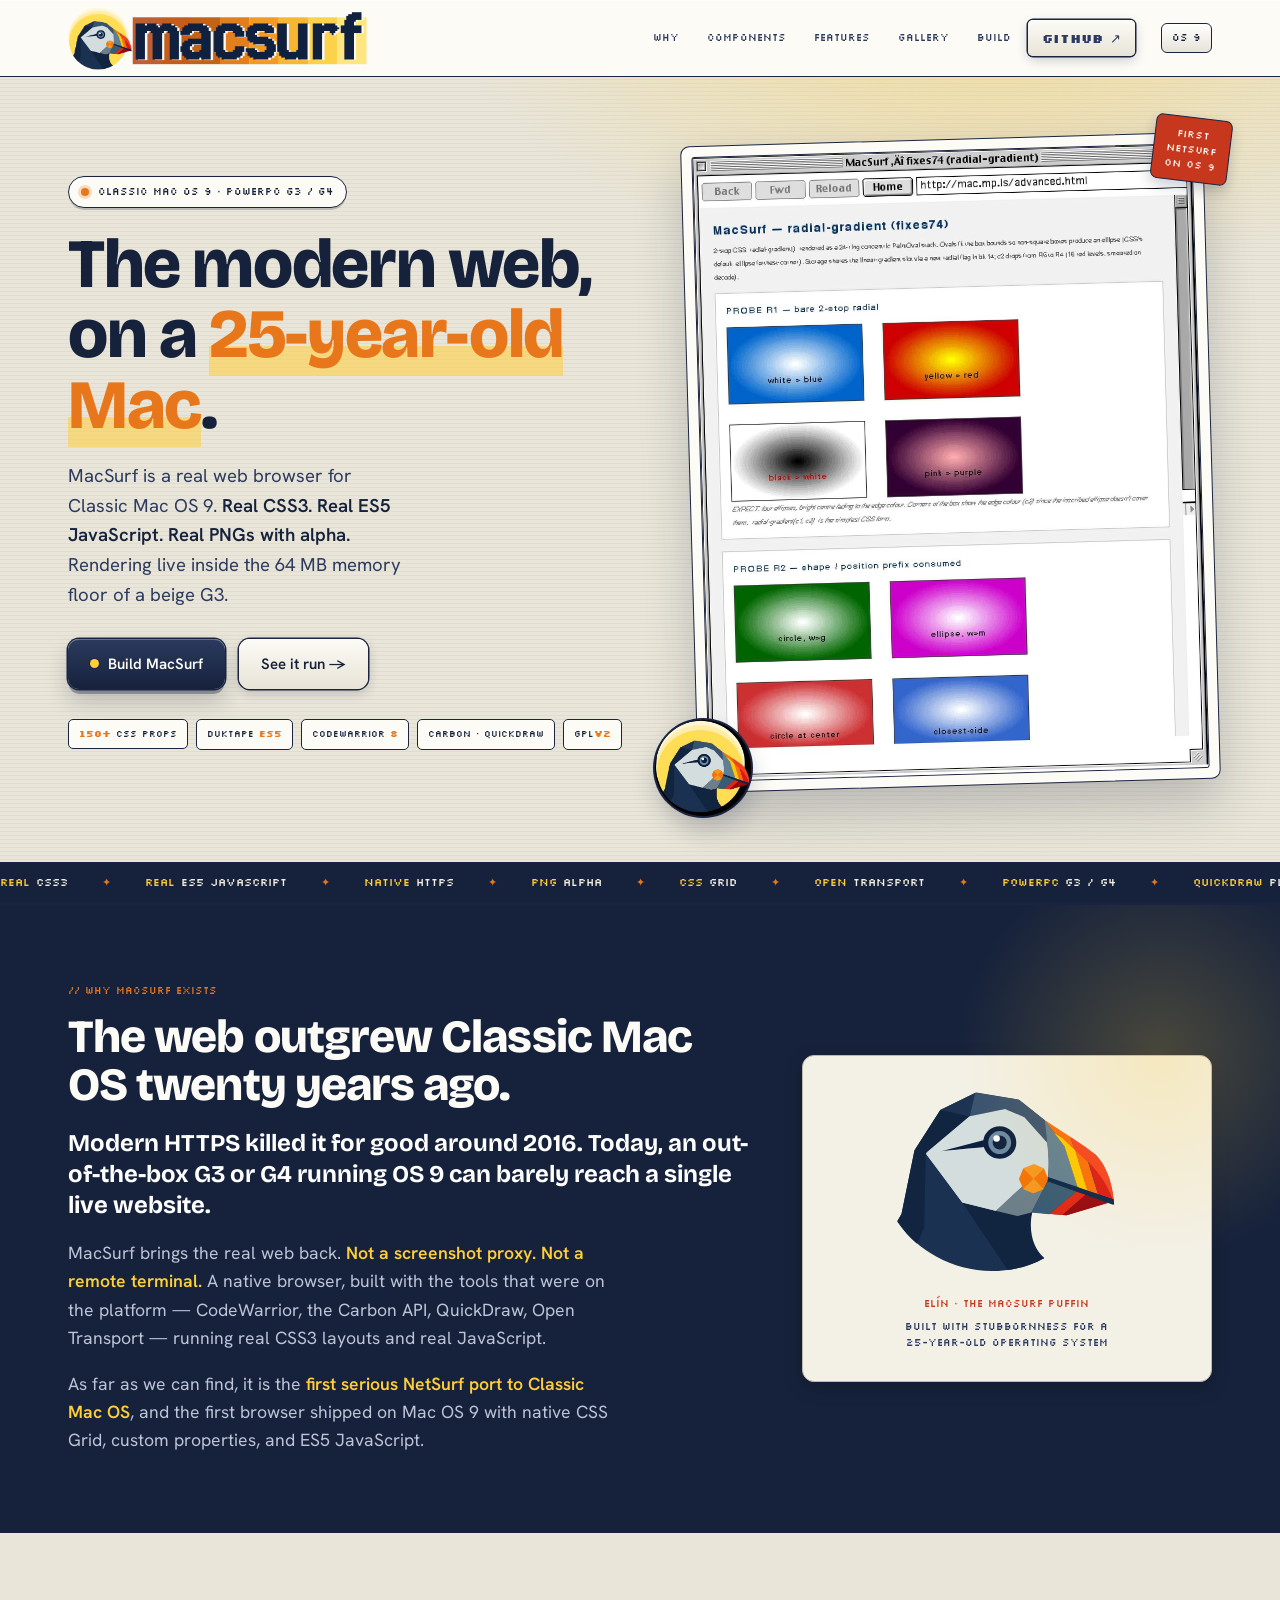
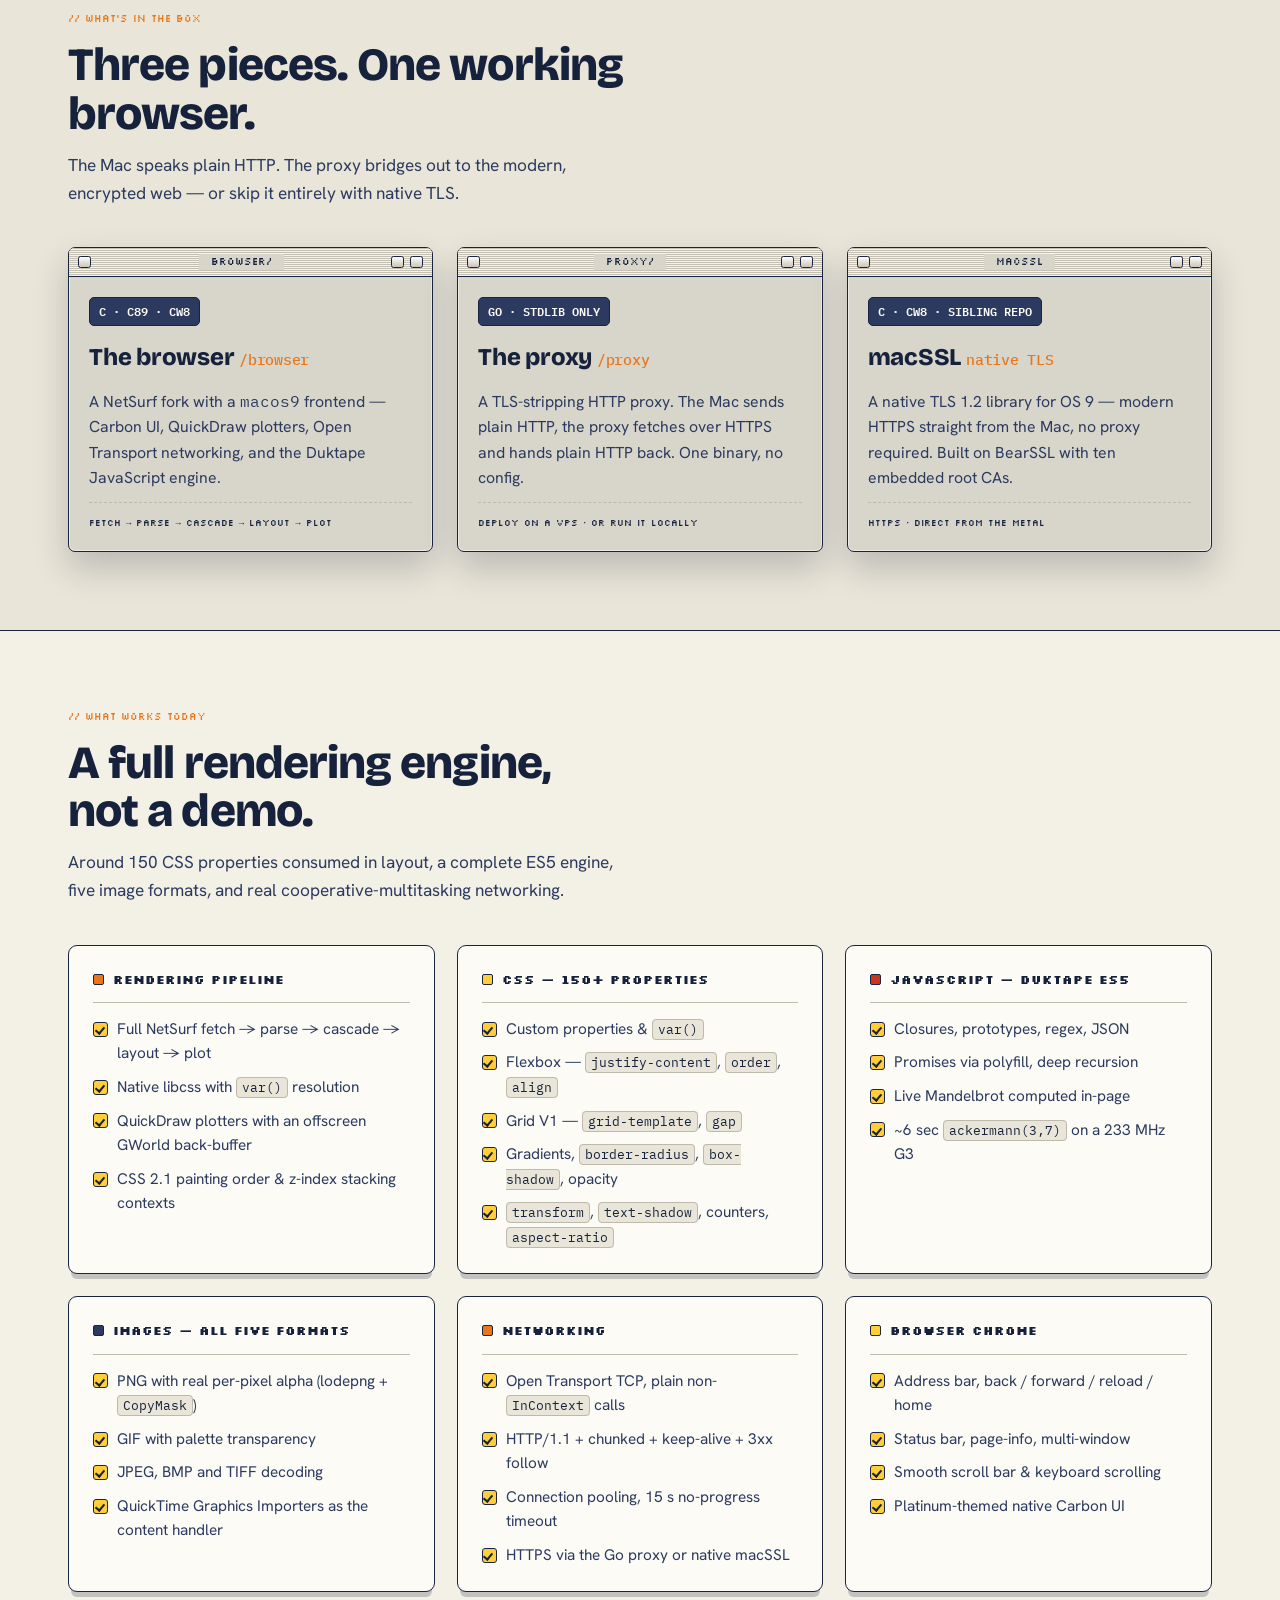
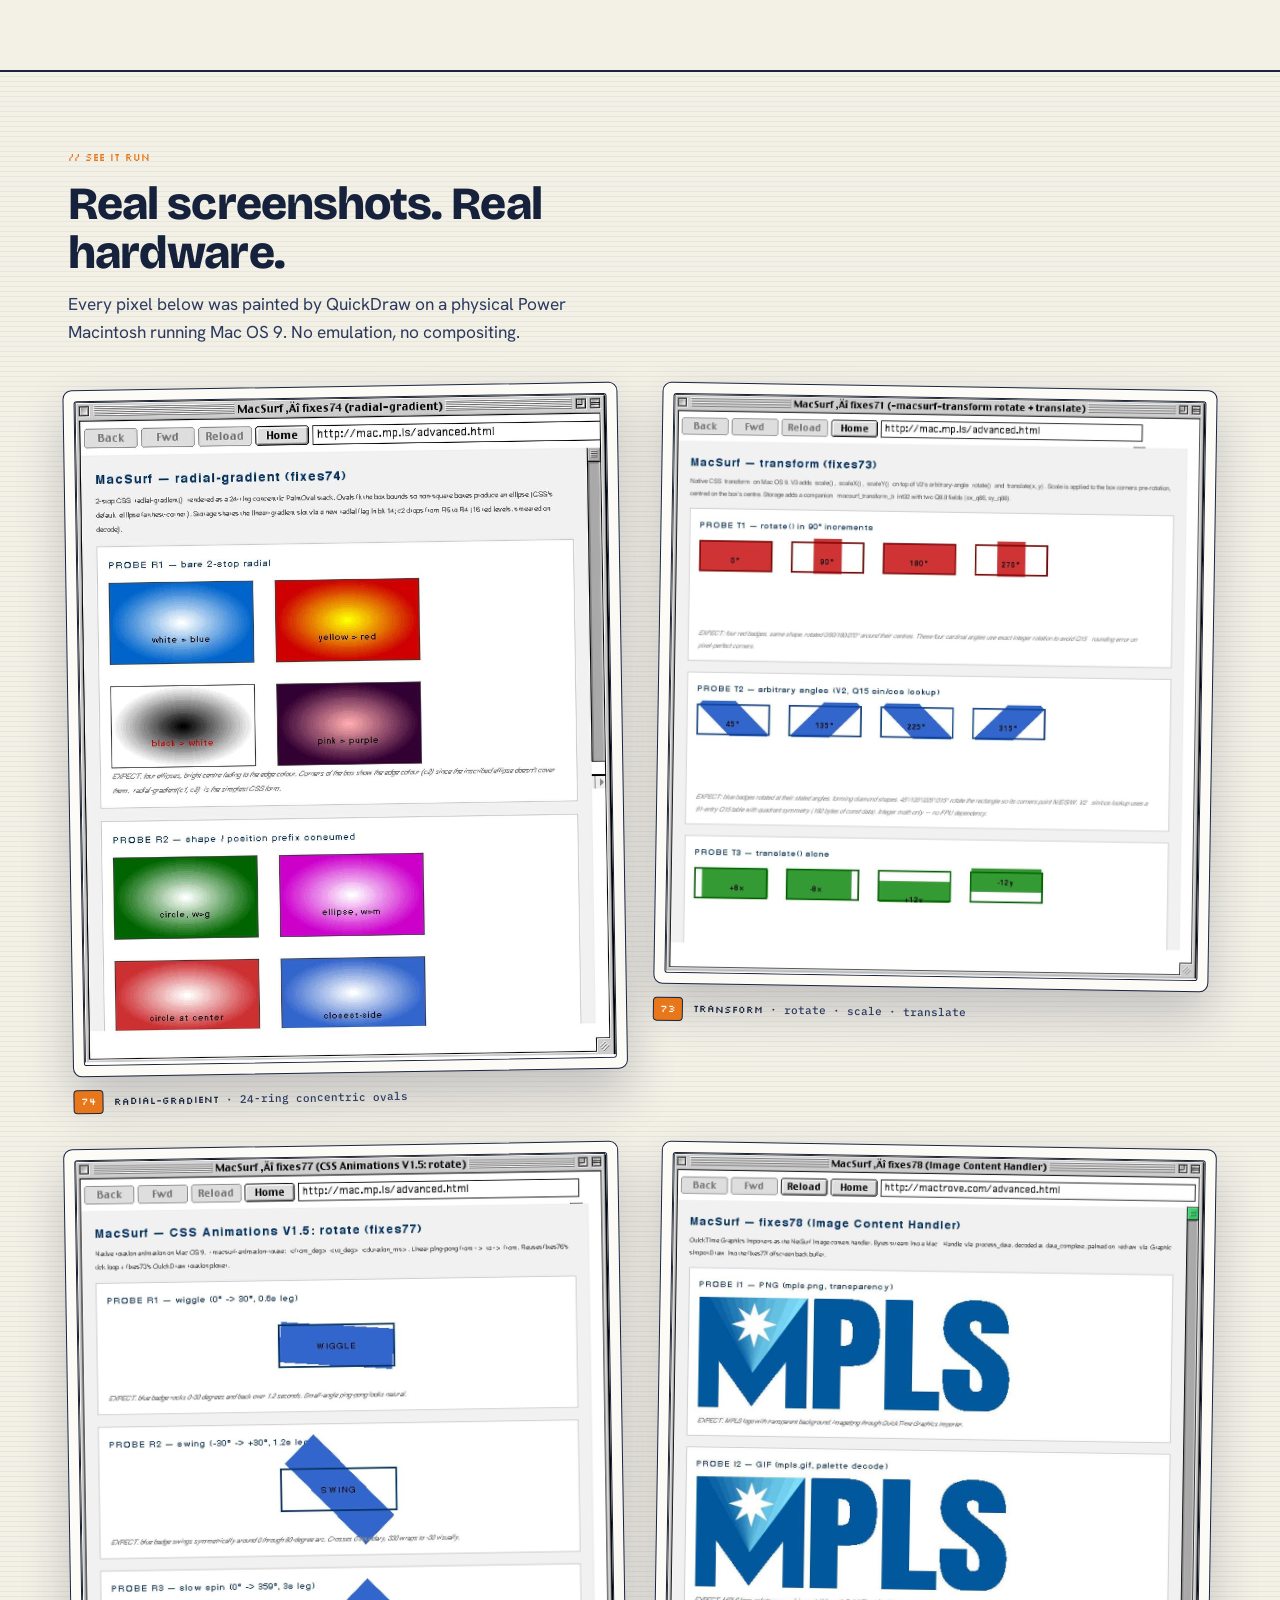
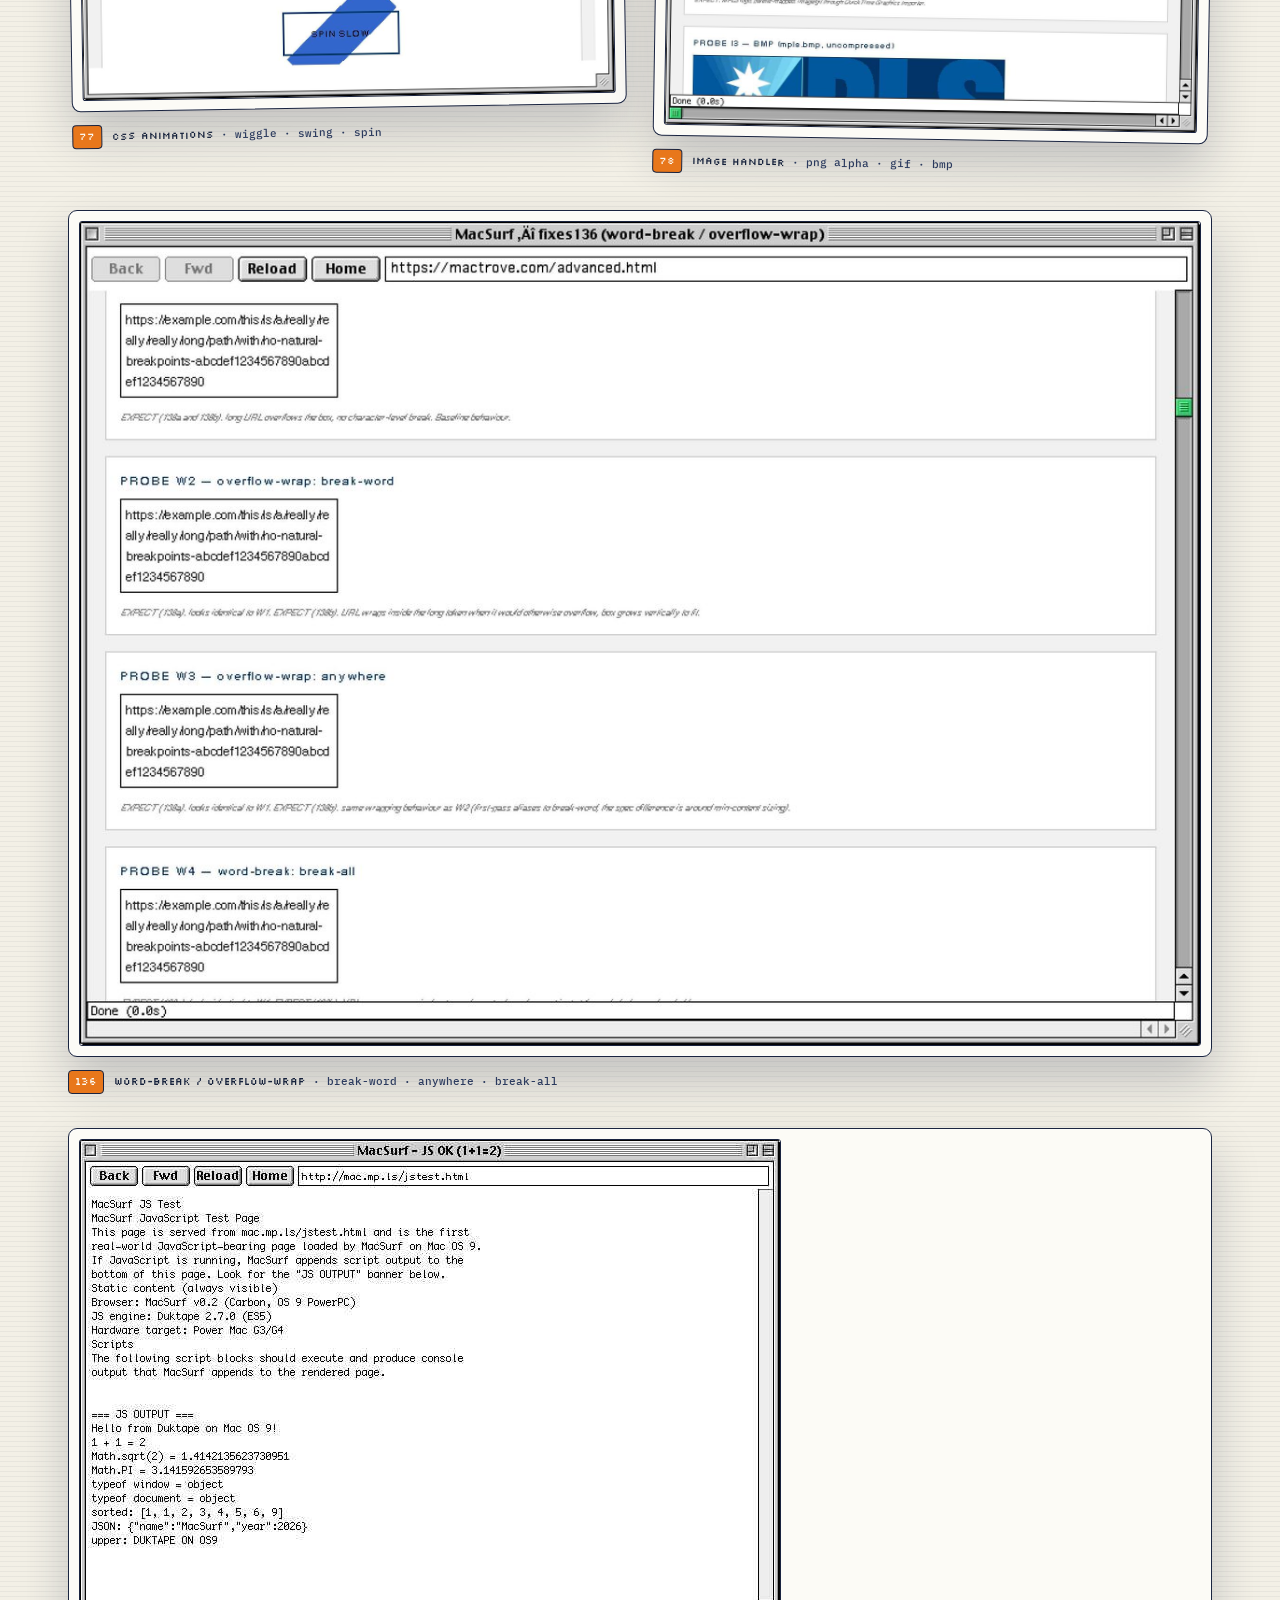
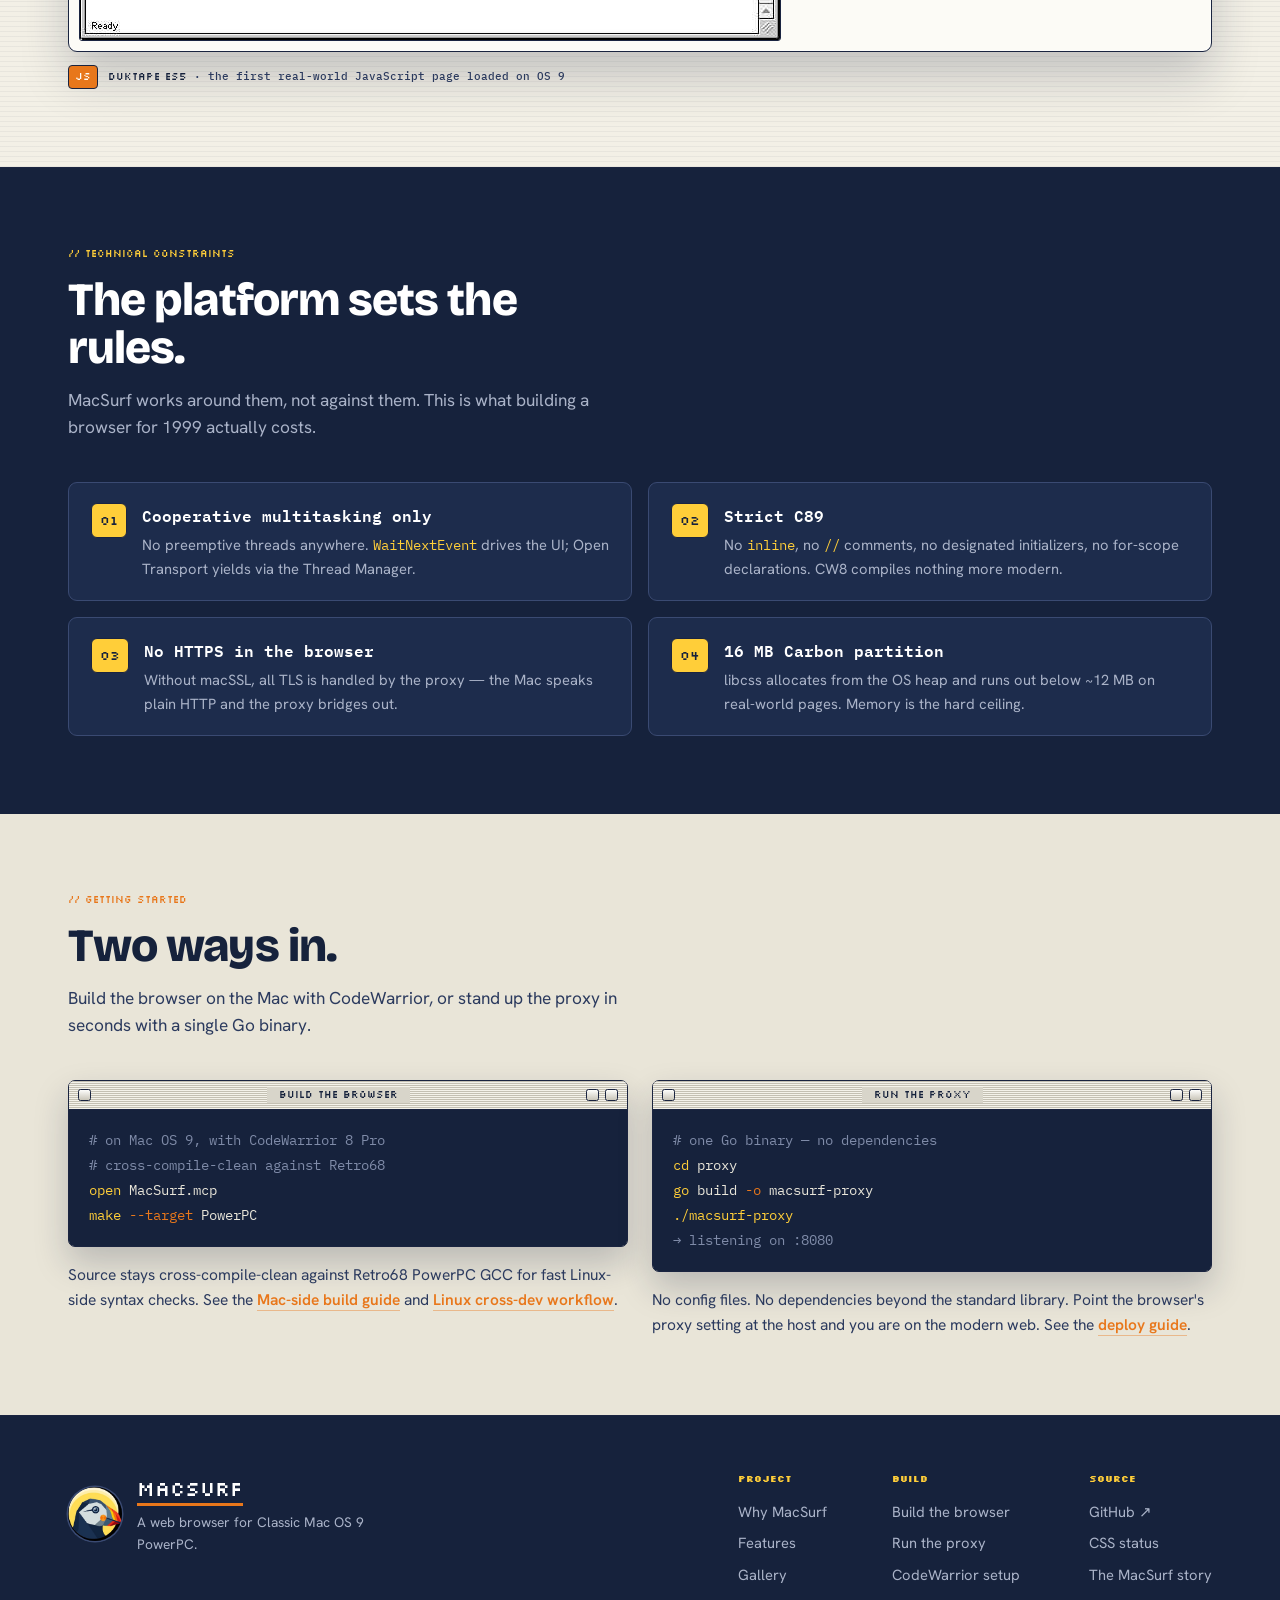
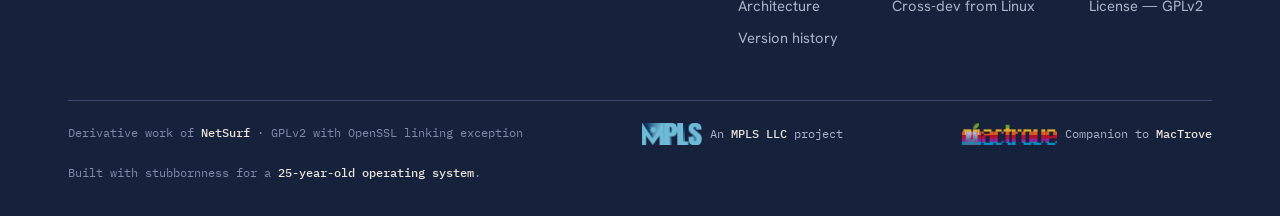
==== index.html @ 246bbb6f "MacSurf website — initial commit for GitHub Pages Static site for macsurf.org: landing page plus bui" ====
<!DOCTYPE html>
<html lang="en">
<head>
<meta charset="UTF-8">
<meta name="viewport" content="width=device-width, initial-scale=1.0">
<title>MacSurf — the modern web, on a 25-year-old Mac</title>
<script defer src="https://stats.mp.ls/script.js" data-website-id="c9c06f2a-1e9e-4404-9698-0f9e87c50911"></script>
<meta name="description" content="MacSurf is a real web browser for Classic Mac OS 9 PowerPC. Real CSS3, ES5 JavaScript, native HTTPS — built with CodeWarrior on the Carbon API.">
<link rel="icon" href="[data-uri]">
<link rel="preconnect" href="https://fonts.googleapis.com">
<link rel="preconnect" href="https://fonts.gstatic.com" crossorigin>
<link href="https://fonts.googleapis.com/css2?family=Silkscreen:wght@400;700&family=Bricolage+Grotesque:opsz,wght@12..96,500;12..96,700;12..96,800&family=Hanken+Grotesk:wght@400;500;600&family=IBM+Plex+Mono:wght@400;500;600&display=swap" rel="stylesheet">
<style>
  :root{
    --ink:#16223c;
    --ink-2:#2b3a5e;
    --paper:#e9e5d8;
    --paper-2:#f3f0e6;
    --platinum:#d8d5ca;
    --platinum-d:#bdb9ab;
    --white:#fcfbf6;
    --yellow:#ffce39;
    --yellow-d:#f0b81e;
    --orange:#e8771b;
    --rust:#c6371d;
    --line:#1a2440;
    --shadow:rgba(22,34,60,.22);
    font-synthesis-weight:none;
  }
  *{box-sizing:border-box;margin:0;padding:0;}
  html{scroll-behavior:smooth;}
  body{
    font-family:'Hanken Grotesk',sans-serif;
    background:var(--paper);
    color:var(--ink);
    line-height:1.6;
    -webkit-font-smoothing:antialiased;
    overflow-x:hidden;
  }
  /* faint platinum pinstripe on the whole page */
  body::before{
    content:"";position:fixed;inset:0;z-index:-2;pointer-events:none;
    background:
      radial-gradient(900px 520px at 78% -4%, rgba(255,206,57,.42), transparent 62%),
      repeating-linear-gradient(0deg, rgba(22,34,60,.045) 0 1px, transparent 1px 4px);
  }
  a{color:inherit;}
  img{display:block;max-width:100%;}
  .wrap{max-width:1200px;margin:0 auto;padding:0 28px;}
  .mono{font-family:'IBM Plex Mono',monospace;}
  .pixel{font-family:'Silkscreen',monospace;letter-spacing:.02em;}

  /* ---------- menu bar ---------- */
  .menubar{
    position:sticky;top:0;z-index:80;
    background:var(--white);
    border-bottom:1.5px solid var(--line);
    box-shadow:0 1px 0 rgba(255,255,255,.6) inset;
  }
  .menubar .wrap{display:flex;align-items:center;gap:26px;min-height:76px;flex-wrap:wrap;}
  .brand{display:flex;align-items:center;text-decoration:none;}
  .brand img{display:block;height:clamp(40px,12vw,64px);width:auto;max-width:none;}
  .menu-links{display:flex;gap:6px;margin-left:auto;align-items:center;}
  .menu-links a{
    font-family:'Silkscreen',monospace;font-size:10px;
    text-decoration:none;color:var(--ink-2);
    padding:7px 11px;border-radius:5px;transition:.15s;
  }
  .menu-links a:hover{background:var(--paper);color:var(--ink);}
  .clock{
    font-family:'Silkscreen',monospace;font-size:10px;color:var(--ink);
    border:1.5px solid var(--line);border-radius:6px;padding:6px 10px;
    background:linear-gradient(#fff,#e6e3d8);
  }

  /* ---------- mac button ---------- */
  .btn{
    display:inline-flex;align-items:center;gap:9px;
    font-family:'Hanken Grotesk',sans-serif;font-weight:600;font-size:15px;
    text-decoration:none;cursor:pointer;border:none;
    padding:13px 22px;border-radius:11px;
    transition:transform .12s, box-shadow .12s;
  }
  .btn-primary{
    color:var(--white);
    background:linear-gradient(var(--ink-2),var(--ink));
    box-shadow:
      0 0 0 1.5px var(--line),
      0 1px 0 rgba(255,255,255,.28) inset,
      0 6px 0 -1px rgba(22,34,60,.35),
      0 12px 22px var(--shadow);
  }
  .btn-primary::before{content:"";width:9px;height:9px;border-radius:50%;
    background:var(--yellow);box-shadow:0 0 0 1px var(--line);}
  .btn-ghost{
    color:var(--ink);
    background:linear-gradient(var(--white),#e7e3d6);
    box-shadow:0 0 0 1.5px var(--line),0 1px 0 rgba(255,255,255,.7) inset,0 4px 12px var(--shadow);
  }
  .btn:hover{transform:translateY(-2px);}
  .btn:active{transform:translateY(1px);}

  /* ---------- mac window frame ---------- */
  .win{
    background:var(--platinum);
    border:1.5px solid var(--line);
    border-radius:7px;
    box-shadow:0 0 0 1px rgba(255,255,255,.5) inset, 0 16px 34px var(--shadow);
  }
  .titlebar{
    display:flex;align-items:center;gap:8px;
    padding:6px 9px;border-bottom:1.5px solid var(--line);
    background:
      repeating-linear-gradient(0deg,#f4f2ea 0 1px,#c4c0b3 1px 2px);
    border-radius:5px 5px 0 0;
  }
  .tb-box{
    width:13px;height:12px;border:1.5px solid var(--line);border-radius:2.5px;
    background:linear-gradient(#fdfdfb,#c9c5b8);flex:none;
  }
  .tb-title{
    margin:0 auto;font-family:'Silkscreen',monospace;font-size:10px;
    color:var(--ink);background:var(--platinum);padding:0 12px;
    white-space:nowrap;
  }
  .tb-right{display:flex;gap:6px;}
  .win-body{padding:20px;}

  /* ---------- hero ---------- */
  .hero{padding:62px 0 30px;}
  .hero-grid{display:grid;grid-template-columns:1.04fr .96fr;gap:54px;align-items:center;}
  .eyebrow{
    display:inline-flex;align-items:center;gap:9px;
    font-family:'Silkscreen',monospace;font-size:10px;color:var(--ink);
    background:var(--white);border:1.5px solid var(--line);
    padding:7px 12px;border-radius:20px;
    box-shadow:0 3px 0 -1px var(--shadow);
  }
  .eyebrow .dot{width:8px;height:8px;border-radius:50%;background:var(--orange);
    box-shadow:0 0 0 3px rgba(232,119,27,.25);}
  h1.hero-title{
    font-family:'Bricolage Grotesque',sans-serif;font-weight:800;
    font-size:clamp(2.7rem,5.4vw,4.35rem);line-height:1.02;
    letter-spacing:-.02em;margin:22px 0 0;
  }
  h1.hero-title em{font-style:normal;color:var(--orange);
    background:linear-gradient(transparent 64%, rgba(255,206,57,.55) 0);}
  .hero-sub{
    font-size:1.16rem;color:var(--ink-2);max-width:34ch;margin-top:20px;
  }
  .hero-sub b{color:var(--ink);font-weight:600;}
  .hero-cta{display:flex;gap:14px;margin-top:30px;flex-wrap:wrap;}
  .specstrip{
    display:flex;gap:8px;flex-wrap:wrap;margin-top:30px;
  }
  .chip{
    font-family:'Silkscreen',monospace;font-size:9px;color:var(--ink);
    background:var(--white);border:1.5px solid var(--line);
    padding:7px 10px;border-radius:5px;
  }
  .chip b{color:var(--orange);}

  /* hero screenshot plate */
  .plate{
    background:var(--white);
    border:1.5px solid var(--line);
    padding:10px;border-radius:9px;
    box-shadow:0 0 0 1px rgba(255,255,255,.6) inset, 0 24px 48px var(--shadow);
  }
  .plate img{border:1.5px solid var(--line);border-radius:3px;}
  .hero-plate{transform:rotate(-1.6deg);}
  .hero-stack{position:relative;}
  .hero-stack .float-badge{
    position:absolute;left:-34px;bottom:-30px;width:96px;height:96px;
    border-radius:50%;box-shadow:0 0 0 2px var(--line),0 12px 24px var(--shadow);
    background:var(--white);
  }
  .hero-stack .stamp{
    position:absolute;right:-18px;top:-22px;
    font-family:'Silkscreen',monospace;font-size:10px;color:var(--white);
    background:var(--rust);border:1.5px solid var(--line);
    padding:9px 12px;border-radius:7px;transform:rotate(7deg);
    box-shadow:0 6px 14px var(--shadow);text-align:center;line-height:1.5;
  }

  /* ---------- marquee ---------- */
  .marquee{
    margin-top:46px;border-top:1.5px solid var(--line);
    border-bottom:1.5px solid var(--line);
    background:var(--ink);overflow:hidden;
  }
  .marquee-track{
    display:flex;gap:34px;white-space:nowrap;
    padding:11px 0;width:max-content;
    animation:slide 26s linear infinite;
  }
  .marquee-track span{
    font-family:'Silkscreen',monospace;font-size:11px;color:var(--yellow);
  }
  .marquee-track span i{color:#f3efe1;font-style:normal;}
  .marquee-track span::after{content:"✦";margin-left:34px;color:var(--orange);}
  @keyframes slide{to{transform:translateX(-50%);}}

  /* ---------- section scaffolding ---------- */
  section{padding:78px 0;}
  .sec-head{margin-bottom:40px;max-width:62ch;}
  .sec-kicker{
    font-family:'Silkscreen',monospace;font-size:10px;color:var(--orange);
    display:block;margin-bottom:14px;
  }
  .sec-title{
    font-family:'Bricolage Grotesque',sans-serif;font-weight:800;
    font-size:clamp(2rem,3.6vw,2.9rem);line-height:1.05;letter-spacing:-.02em;
  }
  .sec-lead{margin-top:14px;color:var(--ink-2);font-size:1.08rem;}

  /* ---------- why (dark) ---------- */
  .why{
    background:var(--ink);color:#e9e6da;
    border-top:1.5px solid var(--line);border-bottom:1.5px solid var(--line);
    position:relative;overflow:hidden;
  }
  .why::after{
    content:"";position:absolute;right:-90px;top:-60px;width:420px;height:420px;
    border-radius:50%;background:radial-gradient(circle,rgba(255,206,57,.22),transparent 68%);
  }
  .why .sec-title{color:var(--white);}
  .why-grid{display:grid;grid-template-columns:1.5fr .9fr;gap:50px;align-items:center;}
  .why p{color:#bcc4d6;font-size:1.1rem;margin-top:18px;max-width:54ch;}
  .why p b{color:var(--yellow);font-weight:600;}
  .why .firstline{
    font-family:'Bricolage Grotesque',sans-serif;font-weight:700;
    font-size:1.5rem;color:#fff;line-height:1.3;margin-top:0;
  }
  .puffin-card{
    background:var(--paper-2);border:1.5px solid var(--platinum-d);border-radius:12px;
    padding:30px;text-align:center;
    box-shadow:0 6px 18px rgba(0,0,0,.22);
  }
  .puffin-card img{width:100%;max-width:230px;margin:0 auto;}
  .puffin-card .cap{
    font-family:'Silkscreen',monospace;font-size:10px;color:var(--rust);
    margin-top:18px;
  }
  .puffin-card .cap span{color:var(--ink-2);display:block;margin-top:7px;}

  /* ---------- box: component cards ---------- */
  .box-grid{display:grid;grid-template-columns:repeat(3,1fr);gap:24px;}
  .comp-body{display:flex;flex-direction:column;gap:12px;}
  .comp-lang{
    font-family:'IBM Plex Mono',monospace;font-size:12px;font-weight:600;
    color:var(--white);background:var(--ink-2);align-self:flex-start;
    padding:4px 9px;border-radius:5px;border:1.5px solid var(--line);
  }
  .comp-name{
    font-family:'Bricolage Grotesque',sans-serif;font-weight:800;font-size:1.5rem;
    letter-spacing:-.01em;
  }
  .comp-name .tag{font-family:'IBM Plex Mono',monospace;font-size:.62em;
    color:var(--orange);font-weight:500;}
  .comp-desc{color:var(--ink-2);font-size:.99rem;}
  .comp-foot{
    margin-top:auto;font-family:'Silkscreen',monospace;font-size:9px;
    color:var(--ink);border-top:1.5px dashed var(--platinum-d);padding-top:13px;
  }

  /* ---------- works: feature panels ---------- */
  .feat-grid{display:grid;grid-template-columns:repeat(3,1fr);gap:22px;}
  .feat{
    background:var(--white);border:1.5px solid var(--line);border-radius:9px;
    padding:24px;box-shadow:0 8px 0 -3px var(--shadow);
  }
  .feat h3{
    font-family:'Silkscreen',monospace;font-size:12px;color:var(--ink);
    padding-bottom:13px;margin-bottom:14px;
    border-bottom:1.5px solid var(--platinum-d);
    display:flex;align-items:center;gap:9px;
  }
  .feat h3 .pip{width:11px;height:11px;border-radius:2px;flex:none;
    border:1.5px solid var(--line);}
  .feat ul{list-style:none;display:flex;flex-direction:column;gap:9px;}
  .feat li{
    font-size:.96rem;color:var(--ink-2);padding-left:24px;position:relative;
  }
  .feat li::before{
    content:"";position:absolute;left:0;top:.32em;
    width:13px;height:13px;border-radius:3px;
    background:var(--yellow);border:1.5px solid var(--line);
  }
  .feat li::after{
    content:"";position:absolute;left:3.5px;top:.52em;
    width:4px;height:7px;border:solid var(--ink);border-width:0 2px 2px 0;
    transform:rotate(40deg);
  }
  .feat code{font-family:'IBM Plex Mono',monospace;font-size:.84em;
    background:var(--paper);padding:1px 5px;border-radius:4px;
    border:1px solid var(--platinum-d);color:var(--ink);}

  /* ---------- gallery (desktop) ---------- */
  .gallery{
    background:var(--paper-2);
    border-top:1.5px solid var(--line);border-bottom:1.5px solid var(--line);
    background-image:repeating-linear-gradient(0deg,rgba(22,34,60,.05) 0 1px,transparent 1px 5px);
  }
  .shots{display:grid;grid-template-columns:repeat(2,1fr);gap:34px;}
  .shot{transition:transform .16s;}
  .shot:nth-child(odd){transform:rotate(-.9deg);}
  .shot:nth-child(even){transform:rotate(.9deg);}
  .shot:hover{transform:rotate(0) translateY(-5px) scale(1.012);z-index:2;position:relative;}
  .shot .cap{
    display:flex;align-items:baseline;gap:10px;margin-top:13px;
    font-family:'Silkscreen',monospace;font-size:10px;color:var(--ink);
  }
  .shot .cap .num{
    color:var(--white);background:var(--orange);
    border:1.5px solid var(--line);border-radius:4px;padding:3px 6px;flex:none;
  }
  .shot .cap .desc{color:var(--ink-2);font-family:'IBM Plex Mono',monospace;
    font-size:11px;font-weight:500;}
  .shot.wide{grid-column:1/-1;}
  .shot.wide,
  .shot.wide:nth-child(odd),
  .shot.wide:nth-child(even){transform:rotate(0);}
  .shot.wide:hover{transform:translateY(-5px);}

  /* ---------- constraints (dark mono) ---------- */
  .rules{background:var(--ink);color:#e9e6da;}
  .rules .sec-title{color:#fff;}
  .rules .sec-kicker{color:var(--yellow);}
  .rules .sec-lead{color:#aab3c8;}
  .rule-list{display:grid;grid-template-columns:repeat(2,1fr);gap:16px;margin-top:8px;}
  .rule{
    background:#1d2c4c;border:1.5px solid #3a4a72;border-radius:9px;
    padding:20px 22px;display:flex;gap:15px;align-items:flex-start;
  }
  .rule .idx{
    font-family:'Silkscreen',monospace;font-size:13px;color:var(--ink);
    background:var(--yellow);border:1.5px solid var(--line);border-radius:6px;
    padding:6px 8px;flex:none;
  }
  .rule h4{font-family:'IBM Plex Mono',monospace;font-size:.98rem;color:#fff;
    font-weight:600;margin-bottom:5px;}
  .rule p{font-size:.92rem;color:#aab3c8;}
  .rule p code{color:var(--yellow);font-family:'IBM Plex Mono',monospace;font-size:.92em;}

  /* ---------- getting started ---------- */
  .start-grid{display:grid;grid-template-columns:repeat(2,1fr);gap:24px;}
  .term{
    background:var(--ink);border-radius:0 0 5px 5px;
    padding:18px 20px;font-family:'IBM Plex Mono',monospace;font-size:13.5px;
    color:#e9e6da;line-height:1.85;
  }
  .term .c{color:#7f8ba8;}
  .term .p{color:var(--yellow);}
  .term .o{color:var(--orange);}
  .start-note{margin-top:16px;color:var(--ink-2);font-size:.97rem;}
  .start-note a{color:var(--orange);font-weight:600;text-decoration:none;
    border-bottom:1.5px solid rgba(232,119,27,.4);}
  .start-note a:hover{border-bottom-color:var(--orange);}

  /* ---------- footer ---------- */
  footer{
    background:var(--ink);color:#aab3c8;
    border-top:1.5px solid var(--line);padding:56px 0 34px;
  }
  .foot-top{display:flex;justify-content:space-between;gap:40px;flex-wrap:wrap;
    align-items:flex-start;}
  .foot-brand{display:flex;gap:15px;align-items:center;}
  .foot-brand img{width:54px;height:54px;border-radius:50%;
    box-shadow:0 0 0 1.5px #3a4a72;}
  .foot-brand .word{font-family:'Silkscreen',monospace;font-size:20px;color:#fff;
    border-bottom:3px solid var(--orange);padding-bottom:2px;}
  .foot-brand p{font-size:.86rem;margin-top:7px;max-width:30ch;}
  .foot-cols{display:flex;gap:54px;flex-wrap:wrap;}
  .foot-col h5{font-family:'Silkscreen',monospace;font-size:9px;color:var(--yellow);
    margin-bottom:13px;}
  .foot-col a{display:block;text-decoration:none;color:#aab3c8;font-size:.92rem;
    margin-bottom:8px;transition:.15s;}
  .foot-col a:hover{color:#fff;}
  .foot-bar{
    margin-top:42px;padding-top:22px;border-top:1.5px solid #3a4a72;
    display:flex;justify-content:space-between;gap:18px;flex-wrap:wrap;
    font-family:'IBM Plex Mono',monospace;font-size:12px;color:#7f8ba8;
  }
  .foot-bar b{color:#e9e6da;font-weight:500;}
  .foot-bar .mpls-mark{display:inline-flex;align-items:center;gap:8px;
    text-decoration:none;color:#aab3c8;transition:.15s;}
  .foot-bar .mpls-mark:hover{color:#fff;}
  .foot-bar .mpls-mark img{display:block;opacity:.85;}
  .foot-bar .mpls-mark:hover img{opacity:1;}

  /* ---------- reveal animation ---------- */
  .rise{opacity:0;transform:translateY(20px);
    animation:rise .7s cubic-bezier(.2,.7,.2,1) forwards;}
  @keyframes rise{to{opacity:1;transform:none;}}
  .d1{animation-delay:.05s}.d2{animation-delay:.14s}.d3{animation-delay:.23s}
  .d4{animation-delay:.32s}.d5{animation-delay:.41s}

  @media(max-width:880px){
    .hero-grid,.why-grid{grid-template-columns:1fr;gap:40px;}
    .box-grid,.feat-grid,.shots,.rule-list,.start-grid{grid-template-columns:1fr;}
    .menu-links a:not(.btn){display:none;}
    .clock{display:none;}
    .menubar .wrap{flex-wrap:nowrap;gap:12px;min-height:0;padding:10px 18px;}
    .menu-links{margin-left:auto;flex-wrap:nowrap;}
    .menu-links a.btn{padding:7px 12px;font-size:12px;white-space:nowrap;}
    .brand img{height:clamp(36px,9.5vw,52px);}
    .hero-stack .float-badge{width:72px;height:72px;left:-12px;}
    section{padding:58px 0;}
    .shot:nth-child(odd),.shot:nth-child(even){transform:none;}
  }
  @media(prefers-reduced-motion:reduce){
    .rise,.marquee-track{animation:none;}
    .rise{opacity:1;transform:none;}
  }
</style>
</head>
<body>

<!-- ============ MENU BAR ============ -->
<header class="menubar">
  <div class="wrap">
    <a class="brand" href="#top"><img src="/bannerlogo.png" alt="MacSurf" height="32"></a>
    <nav class="menu-links">
      <a href="#why">Why</a>
      <a href="#box">Components</a>
      <a href="#works">Features</a>
      <a href="#gallery">Gallery</a>
      <a href="#start">Build</a>
      <a class="btn btn-ghost" href="https://github.com/mplsllc/macsurf" style="padding:8px 14px;font-size:13px;">GitHub ↗</a>
    </nav>
    <span class="clock">OS&nbsp;9</span>
  </div>
</header>

<!-- ============ HERO ============ -->
<main id="top">
<section class="hero">
  <div class="wrap hero-grid">
    <div class="hero-copy">
      <span class="eyebrow rise d1"><span class="dot"></span>Classic Mac OS 9 · PowerPC G3 / G4</span>
      <h1 class="hero-title rise d2">The modern web, on a <em>25-year-old Mac</em>.</h1>
      <p class="hero-sub rise d3">MacSurf is a real web browser for Classic Mac OS&nbsp;9. <b>Real CSS3. Real ES5 JavaScript. Real PNGs with alpha.</b> Rendering live inside the 64&nbsp;MB memory floor of a beige G3.</p>
      <div class="hero-cta rise d4">
        <a class="btn btn-primary" href="#start">Build MacSurf</a>
        <a class="btn btn-ghost" href="#gallery">See it run →</a>
      </div>
      <div class="specstrip rise d5">
        <span class="chip"><b>150+</b> CSS PROPS</span>
        <span class="chip">DUKTAPE <b>ES5</b></span>
        <span class="chip">CODEWARRIOR <b>8</b></span>
        <span class="chip">CARBON · QUICKDRAW</span>
        <span class="chip">GPL<b>v2</b></span>
      </div>
    </div>
    <div class="hero-stack rise d3">
      <div class="plate hero-plate">
        <img src="[data-uri]" alt="MacSurf rendering CSS radial gradients on Mac OS 9">
      </div>
      <div class="stamp">FIRST<br>NETSURF<br>ON OS&nbsp;9</div>
      <img class="float-badge" src="[data-uri]" alt="">
    </div>
  </div>
</section>
</main>

<!-- ============ MARQUEE ============ -->
<div class="marquee">
  <div class="marquee-track">
    <span>REAL <i>CSS3</i></span><span>REAL <i>ES5 JAVASCRIPT</i></span>
    <span>NATIVE <i>HTTPS</i></span><span>PNG <i>ALPHA</i></span>
    <span>CSS <i>GRID</i></span><span>OPEN <i>TRANSPORT</i></span>
    <span>POWERPC <i>G3 / G4</i></span><span>QUICKDRAW <i>PLOTTERS</i></span>
    <span>REAL <i>CSS3</i></span><span>REAL <i>ES5 JAVASCRIPT</i></span>
    <span>NATIVE <i>HTTPS</i></span><span>PNG <i>ALPHA</i></span>
    <span>CSS <i>GRID</i></span><span>OPEN <i>TRANSPORT</i></span>
    <span>POWERPC <i>G3 / G4</i></span><span>QUICKDRAW <i>PLOTTERS</i></span>
  </div>
</div>

<!-- ============ WHY ============ -->
<section class="why" id="why">
  <div class="wrap">
    <div class="why-grid">
      <div>
        <span class="sec-kicker">// why MacSurf exists</span>
        <h2 class="sec-title">The web outgrew Classic&nbsp;Mac OS twenty years ago.</h2>
        <p class="firstline" style="margin-top:18px;">Modern HTTPS killed it for good around 2016. Today, an out-of-the-box G3 or G4 running OS&nbsp;9 can barely reach a single live website.</p>
        <p>MacSurf brings the real web back. <b>Not a screenshot proxy. Not a remote terminal.</b> A native browser, built with the tools that were on the platform — CodeWarrior, the Carbon API, QuickDraw, Open Transport — running real CSS3 layouts and real JavaScript.</p>
        <p>As far as we can find, it is the <b>first serious NetSurf port to Classic Mac OS</b>, and the first browser shipped on Mac OS&nbsp;9 with native CSS Grid, custom properties, and ES5 JavaScript.</p>
      </div>
      <div class="puffin-card">
        <img src="[data-uri]" alt="Puffy, the MacSurf puffin mascot">
        <div class="cap">ELÍN · THE MACSURF PUFFIN
          <span>built with stubbornness for a<br>25-year-old operating system</span>
        </div>
      </div>
    </div>
  </div>
</section>

<!-- ============ WHAT'S IN THE BOX ============ -->
<section id="box">
  <div class="wrap">
    <div class="sec-head">
      <span class="sec-kicker">// what's in the box</span>
      <h2 class="sec-title">Three pieces. One working browser.</h2>
      <p class="sec-lead">The Mac speaks plain HTTP. The proxy bridges out to the modern, encrypted web — or skip it entirely with native TLS.</p>
    </div>
    <div class="box-grid">

      <article class="win">
        <div class="titlebar"><span class="tb-box"></span>
          <span class="tb-title">browser/</span>
          <span class="tb-right"><span class="tb-box"></span><span class="tb-box"></span></span>
        </div>
        <div class="win-body comp-body">
          <span class="comp-lang">C · C89 · CW8</span>
          <h3 class="comp-name">The browser <span class="tag">/browser</span></h3>
          <p class="comp-desc">A NetSurf fork with a <code style="font-family:'IBM Plex Mono'">macos9</code> frontend — Carbon UI, QuickDraw plotters, Open Transport networking, and the Duktape JavaScript engine.</p>
          <p class="comp-foot">FETCH → PARSE → CASCADE → LAYOUT → PLOT</p>
        </div>
      </article>

      <article class="win">
        <div class="titlebar"><span class="tb-box"></span>
          <span class="tb-title">proxy/</span>
          <span class="tb-right"><span class="tb-box"></span><span class="tb-box"></span></span>
        </div>
        <div class="win-body comp-body">
          <span class="comp-lang">GO · STDLIB ONLY</span>
          <h3 class="comp-name">The proxy <span class="tag">/proxy</span></h3>
          <p class="comp-desc">A TLS-stripping HTTP proxy. The Mac sends plain HTTP, the proxy fetches over HTTPS and hands plain HTTP back. One binary, no config.</p>
          <p class="comp-foot">DEPLOY ON A VPS · OR RUN IT LOCALLY</p>
        </div>
      </article>

      <article class="win">
        <div class="titlebar"><span class="tb-box"></span>
          <span class="tb-title">macSSL</span>
          <span class="tb-right"><span class="tb-box"></span><span class="tb-box"></span></span>
        </div>
        <div class="win-body comp-body">
          <span class="comp-lang">C · CW8 · SIBLING REPO</span>
          <h3 class="comp-name">macSSL <span class="tag">native TLS</span></h3>
          <p class="comp-desc">A native TLS&nbsp;1.2 library for OS&nbsp;9 — modern HTTPS straight from the Mac, no proxy required. Built on BearSSL with ten embedded root CAs.</p>
          <p class="comp-foot">HTTPS · DIRECT FROM THE METAL</p>
        </div>
      </article>

    </div>
  </div>
</section>

<!-- ============ WHAT WORKS ============ -->
<section id="works" style="background:var(--paper-2);border-top:1.5px solid var(--line);border-bottom:1.5px solid var(--line);">
  <div class="wrap">
    <div class="sec-head">
      <span class="sec-kicker">// what works today</span>
      <h2 class="sec-title">A full rendering engine, not a demo.</h2>
      <p class="sec-lead">Around 150 CSS properties consumed in layout, a complete ES5 engine, five image formats, and real cooperative-multitasking networking.</p>
    </div>
    <div class="feat-grid">

      <div class="feat">
        <h3><span class="pip" style="background:var(--orange)"></span>Rendering pipeline</h3>
        <ul>
          <li>Full NetSurf fetch → parse → cascade → layout → plot</li>
          <li>Native libcss with <code>var()</code> resolution</li>
          <li>QuickDraw plotters with an offscreen GWorld back-buffer</li>
          <li>CSS&nbsp;2.1 painting order &amp; z-index stacking contexts</li>
        </ul>
      </div>

      <div class="feat">
        <h3><span class="pip" style="background:var(--yellow)"></span>CSS — 150+ properties</h3>
        <ul>
          <li>Custom properties &amp; <code>var()</code></li>
          <li>Flexbox — <code>justify-content</code>, <code>order</code>, <code>align</code></li>
          <li>Grid V1 — <code>grid-template</code>, <code>gap</code></li>
          <li>Gradients, <code>border-radius</code>, <code>box-shadow</code>, opacity</li>
          <li><code>transform</code>, <code>text-shadow</code>, counters, <code>aspect-ratio</code></li>
        </ul>
      </div>

      <div class="feat">
        <h3><span class="pip" style="background:var(--rust)"></span>JavaScript — Duktape ES5</h3>
        <ul>
          <li>Closures, prototypes, regex, JSON</li>
          <li>Promises via polyfill, deep recursion</li>
          <li>Live Mandelbrot computed in-page</li>
          <li>~6&nbsp;sec <code>ackermann(3,7)</code> on a 233&nbsp;MHz G3</li>
        </ul>
      </div>

      <div class="feat">
        <h3><span class="pip" style="background:var(--ink-2)"></span>Images — all five formats</h3>
        <ul>
          <li>PNG with real per-pixel alpha (lodepng + <code>CopyMask</code>)</li>
          <li>GIF with palette transparency</li>
          <li>JPEG, BMP and TIFF decoding</li>
          <li>QuickTime Graphics Importers as the content handler</li>
        </ul>
      </div>

      <div class="feat">
        <h3><span class="pip" style="background:var(--orange)"></span>Networking</h3>
        <ul>
          <li>Open Transport TCP, plain non-<code>InContext</code> calls</li>
          <li>HTTP/1.1 + chunked + keep-alive + 3xx follow</li>
          <li>Connection pooling, 15&nbsp;s no-progress timeout</li>
          <li>HTTPS via the Go proxy or native macSSL</li>
        </ul>
      </div>

      <div class="feat">
        <h3><span class="pip" style="background:var(--yellow)"></span>Browser chrome</h3>
        <ul>
          <li>Address bar, back / forward / reload / home</li>
          <li>Status bar, page-info, multi-window</li>
          <li>Smooth scroll bar &amp; keyboard scrolling</li>
          <li>Platinum-themed native Carbon UI</li>
        </ul>
      </div>

    </div>
  </div>
</section>

<!-- ============ GALLERY ============ -->
<section class="gallery" id="gallery">
  <div class="wrap">
    <div class="sec-head">
      <span class="sec-kicker">// see it run</span>
      <h2 class="sec-title">Real screenshots. Real hardware.</h2>
      <p class="sec-lead">Every pixel below was painted by QuickDraw on a physical Power Macintosh running Mac&nbsp;OS&nbsp;9. No emulation, no compositing.</p>
    </div>
    <div class="shots">

      <figure class="shot">
        <div class="plate"><img src="[data-uri]" alt="CSS radial gradients on MacSurf"></div>
        <figcaption class="cap"><span class="num">74</span>
          <span>radial-gradient<span class="desc"> · 24-ring concentric ovals</span></span>
        </figcaption>
      </figure>

      <figure class="shot">
        <div class="plate"><img src="[data-uri]" alt="CSS transforms on MacSurf"></div>
        <figcaption class="cap"><span class="num">73</span>
          <span>transform<span class="desc"> · rotate · scale · translate</span></span>
        </figcaption>
      </figure>

      <figure class="shot">
        <div class="plate"><img src="[data-uri]" alt="CSS animations on MacSurf"></div>
        <figcaption class="cap"><span class="num">77</span>
          <span>css animations<span class="desc"> · wiggle · swing · spin</span></span>
        </figcaption>
      </figure>

      <figure class="shot">
        <div class="plate"><img src="[data-uri]" alt="PNG and GIF image decoding on MacSurf"></div>
        <figcaption class="cap"><span class="num">78</span>
          <span>image handler<span class="desc"> · png alpha · gif · bmp</span></span>
        </figcaption>
      </figure>

      <figure class="shot wide">
        <div class="plate"><img src="[data-uri]" alt="word-break and overflow-wrap on MacSurf"></div>
        <figcaption class="cap"><span class="num">136</span>
          <span>word-break / overflow-wrap<span class="desc"> · break-word · anywhere · break-all</span></span>
        </figcaption>
      </figure>

      <figure class="shot wide">
        <div class="plate"><img src="[data-uri]" alt="JavaScript test page running in MacSurf"></div>
        <figcaption class="cap"><span class="num">JS</span>
          <span>duktape es5<span class="desc"> · the first real-world JavaScript page loaded on OS 9</span></span>
        </figcaption>
      </figure>

    </div>
  </div>
</section>

<!-- ============ CONSTRAINTS ============ -->
<section class="rules">
  <div class="wrap">
    <div class="sec-head">
      <span class="sec-kicker">// technical constraints</span>
      <h2 class="sec-title">The platform sets the rules.</h2>
      <p class="sec-lead">MacSurf works around them, not against them. This is what building a browser for 1999 actually costs.</p>
    </div>
    <div class="rule-list">
      <div class="rule"><span class="idx">01</span>
        <div><h4>Cooperative multitasking only</h4>
        <p>No preemptive threads anywhere. <code>WaitNextEvent</code> drives the UI; Open Transport yields via the Thread Manager.</p></div>
      </div>
      <div class="rule"><span class="idx">02</span>
        <div><h4>Strict C89</h4>
        <p>No <code>inline</code>, no <code>//</code> comments, no designated initializers, no for-scope declarations. CW8 compiles nothing more modern.</p></div>
      </div>
      <div class="rule"><span class="idx">03</span>
        <div><h4>No HTTPS in the browser</h4>
        <p>Without macSSL, all TLS is handled by the proxy — the Mac speaks plain HTTP and the proxy bridges out.</p></div>
      </div>
      <div class="rule"><span class="idx">04</span>
        <div><h4>16 MB Carbon partition</h4>
        <p>libcss allocates from the OS heap and runs out below ~12&nbsp;MB on real-world pages. Memory is the hard ceiling.</p></div>
      </div>
    </div>
  </div>
</section>

<!-- ============ GETTING STARTED ============ -->
<section id="start">
  <div class="wrap">
    <div class="sec-head">
      <span class="sec-kicker">// getting started</span>
      <h2 class="sec-title">Two ways in.</h2>
      <p class="sec-lead">Build the browser on the Mac with CodeWarrior, or stand up the proxy in seconds with a single Go binary.</p>
    </div>
    <div class="start-grid">

      <div>
        <div class="win">
          <div class="titlebar"><span class="tb-box"></span>
            <span class="tb-title">build the browser</span>
            <span class="tb-right"><span class="tb-box"></span><span class="tb-box"></span></span>
          </div>
          <div class="term">
            <span class="c"># on Mac OS 9, with CodeWarrior 8 Pro</span><br>
            <span class="c"># cross-compile-clean against Retro68</span><br>
            <span class="p">open</span> MacSurf.mcp<br>
            <span class="p">make</span> <span class="o">--target</span> PowerPC<br>
          </div>
        </div>
        <p class="start-note">Source stays cross-compile-clean against Retro68 PowerPC GCC for fast Linux-side syntax checks. See the <a href="/build.html">Mac-side build guide</a> and <a href="/cross-dev.html">Linux cross-dev workflow</a>.</p>
      </div>

      <div>
        <div class="win">
          <div class="titlebar"><span class="tb-box"></span>
            <span class="tb-title">run the proxy</span>
            <span class="tb-right"><span class="tb-box"></span><span class="tb-box"></span></span>
          </div>
          <div class="term">
            <span class="c"># one Go binary — no dependencies</span><br>
            <span class="p">cd</span> proxy<br>
            <span class="p">go</span> build <span class="o">-o</span> macsurf-proxy<br>
            <span class="p">./macsurf-proxy</span><br>
            <span class="c">→ listening on :8080</span>
          </div>
        </div>
        <p class="start-note">No config files. No dependencies beyond the standard library. Point the browser's proxy setting at the host and you are on the modern web. See the <a href="/proxy.html">deploy guide</a>.</p>
      </div>

    </div>
  </div>
</section>

<!-- ============ FOOTER ============ -->
<footer>
  <div class="wrap">
    <div class="foot-top">
      <div class="foot-brand">
        <img src="[data-uri]" alt="">
        <div>
          <span class="word">macsurf</span>
          <p>A web browser for Classic Mac&nbsp;OS&nbsp;9 PowerPC.</p>
        </div>
      </div>
      <div class="foot-cols">
        <div class="foot-col">
          <h5>Project</h5>
          <a href="#why">Why MacSurf</a>
          <a href="#works">Features</a>
          <a href="#gallery">Gallery</a>
          <a href="/architecture.html">Architecture</a>
          <a href="/history.html">Version history</a>
        </div>
        <div class="foot-col">
          <h5>Build</h5>
          <a href="/build.html">Build the browser</a>
          <a href="/proxy.html">Run the proxy</a>
          <a href="/build.html">CodeWarrior setup</a>
          <a href="/cross-dev.html">Cross-dev from Linux</a>
        </div>
        <div class="foot-col">
          <h5>Source</h5>
          <a href="https://github.com/mplsllc/macsurf">GitHub ↗</a>
          <a href="/css.html">CSS status</a>
          <a href="/story.html">The MacSurf story</a>
          <a href="/license.html">License — GPLv2</a>
        </div>
      </div>
    </div>
    <div class="foot-bar">
      <span>Derivative work of <b>NetSurf</b> · GPLv2 with OpenSSL linking exception</span>
      <a class="mpls-mark" href="https://mp.ls/" rel="noopener">
        <img src="/img/mpls-darklogo.png" alt="MPLS LLC" height="22" style="height:22px;width:auto;">
        <span>An <b>MPLS LLC</b> project</span>
      </a>
      <a class="mpls-mark" href="https://mactrove.com/" rel="noopener">
        <img src="/img/mactrove-logo.png" alt="MacTrove" style="height:22px;width:auto;">
        <span>Companion to <b>MacTrove</b></span>
      </a>
      <span>Built with stubbornness for a <b>25-year-old operating system</b>.</span>
    </div>
  </div>
</footer>

</body>
</html>
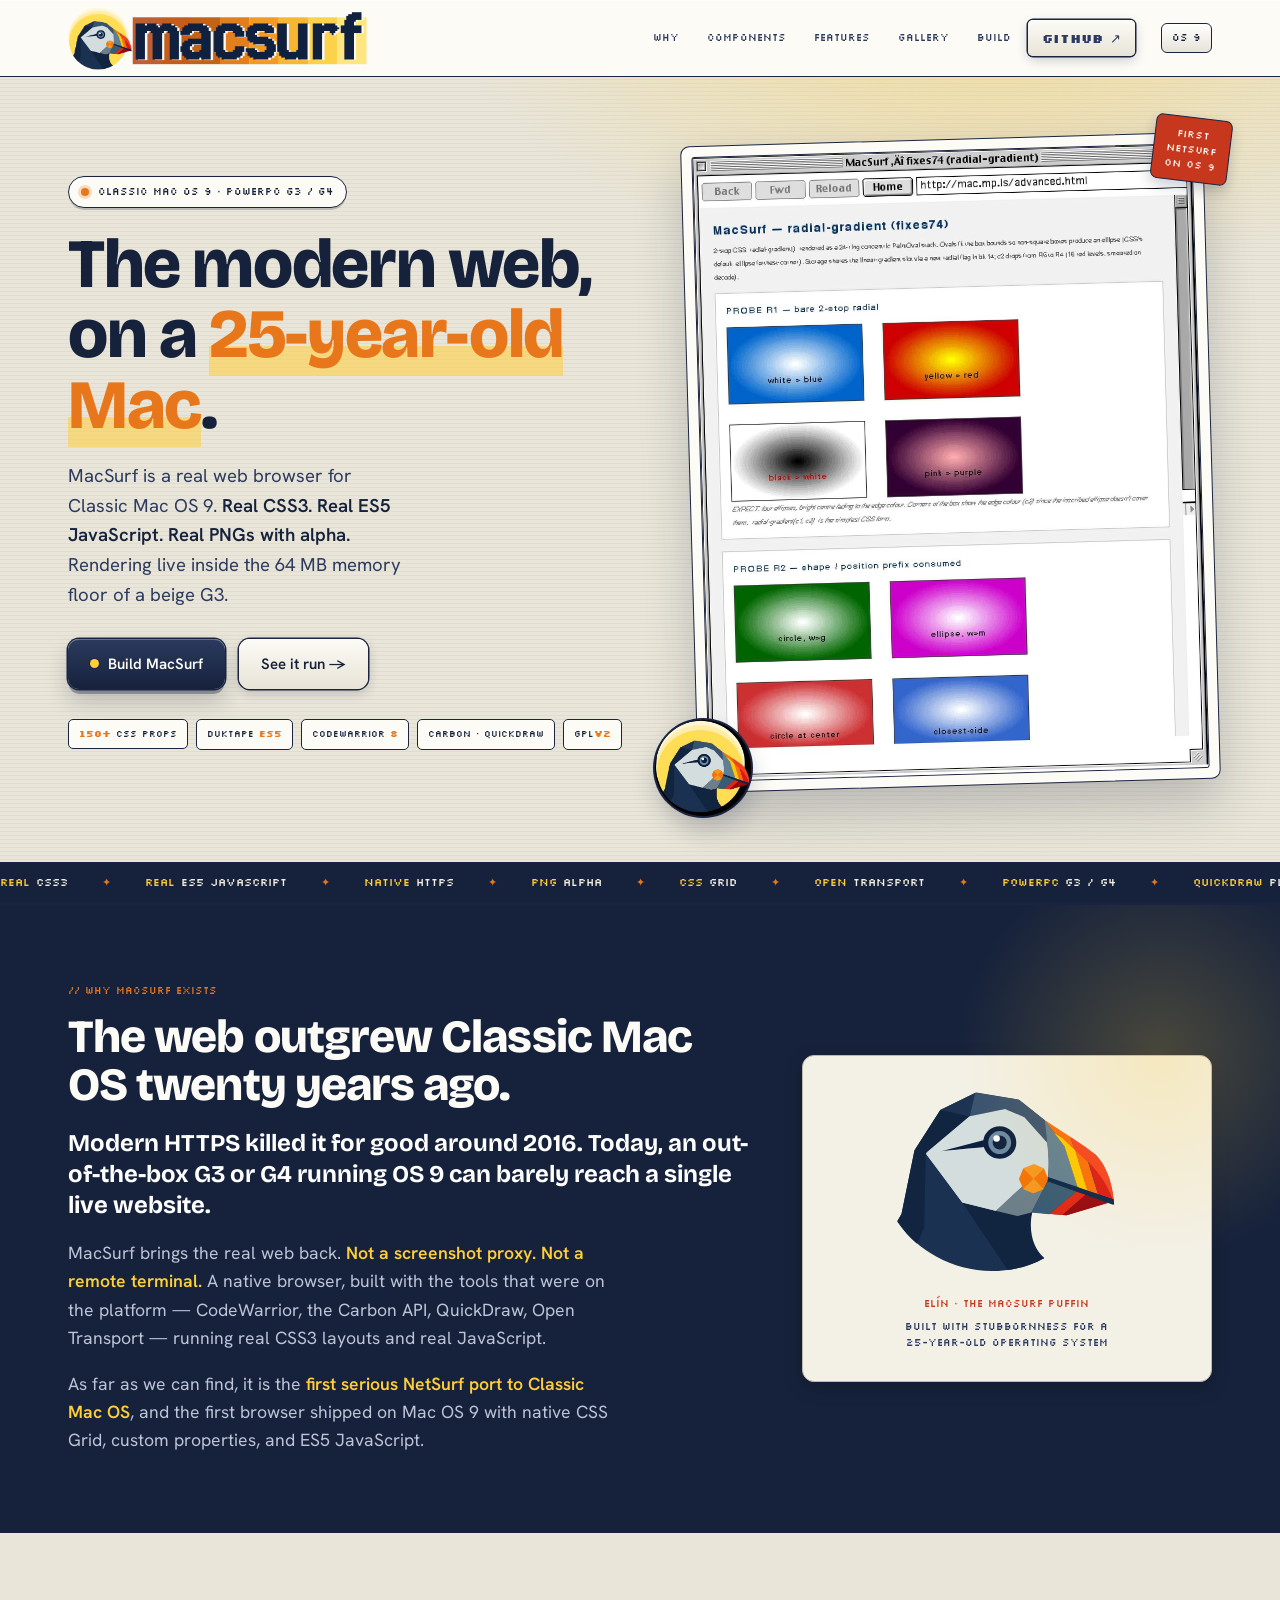
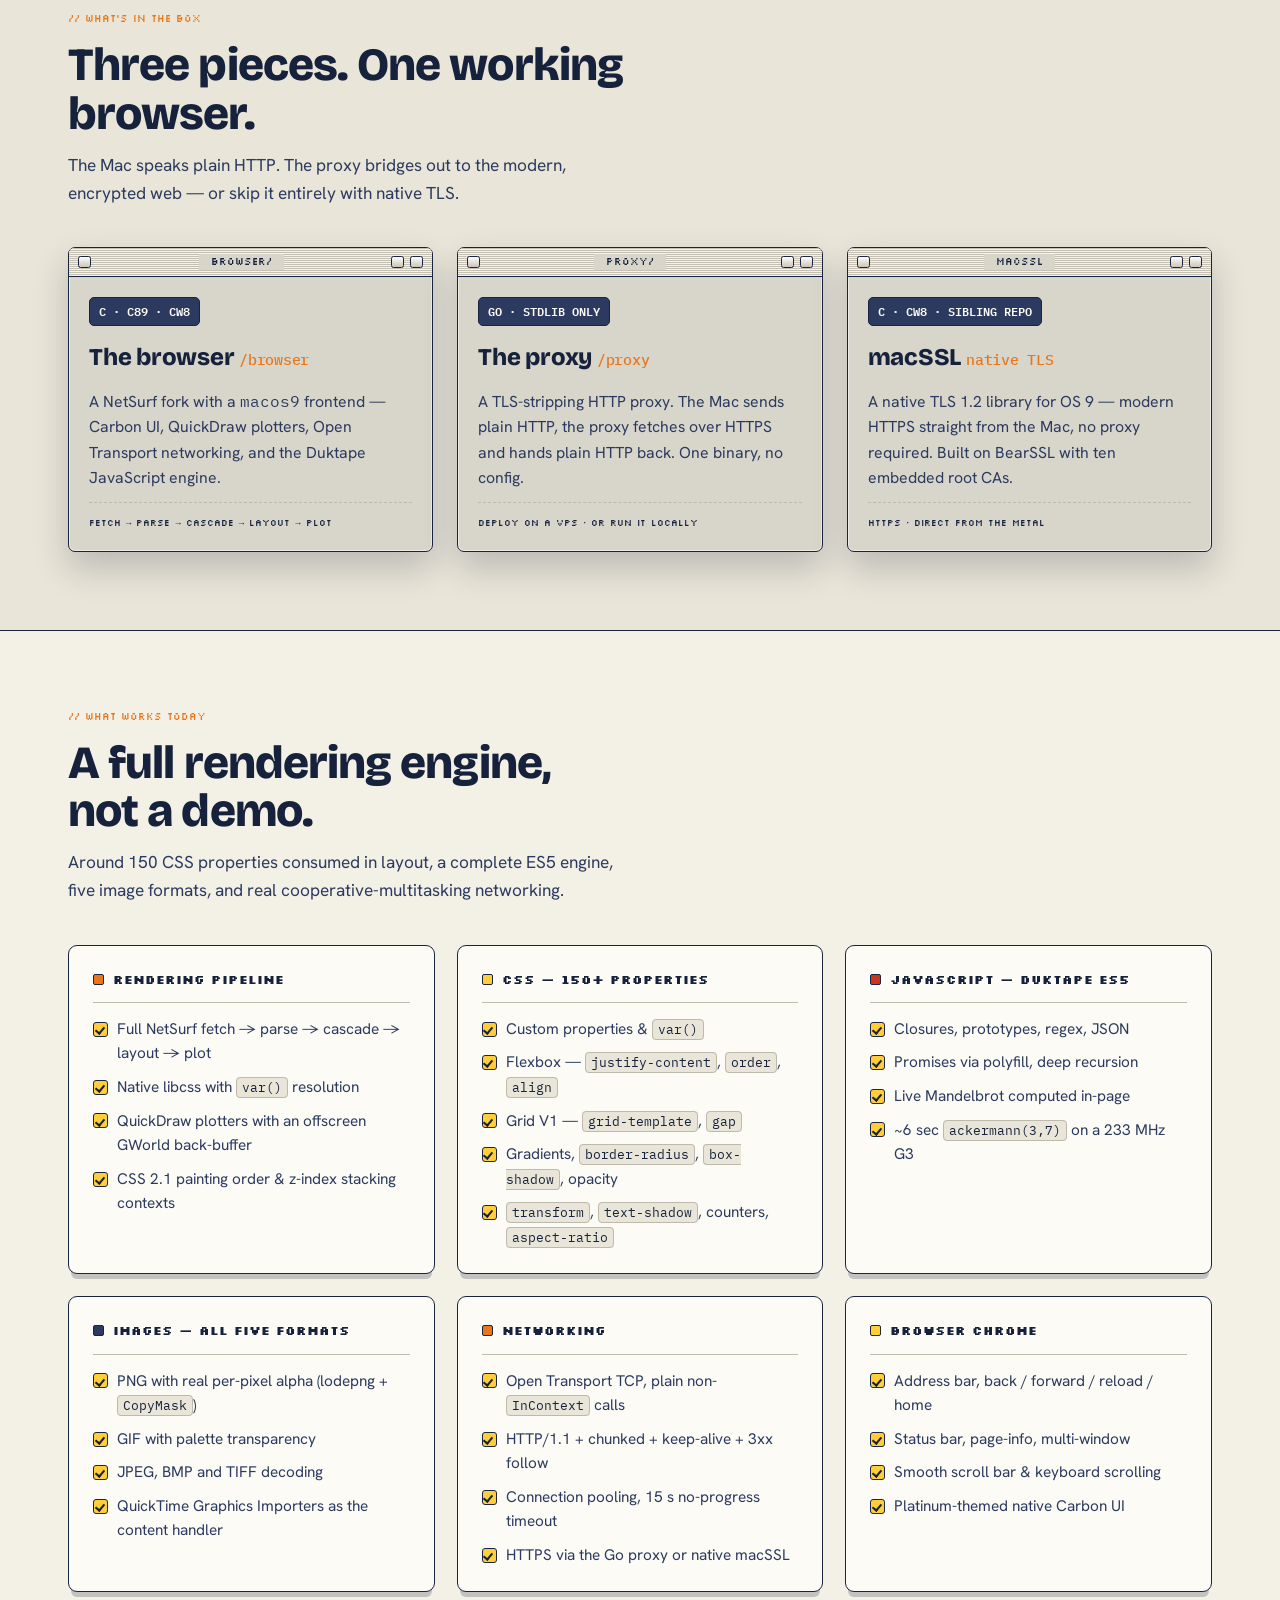
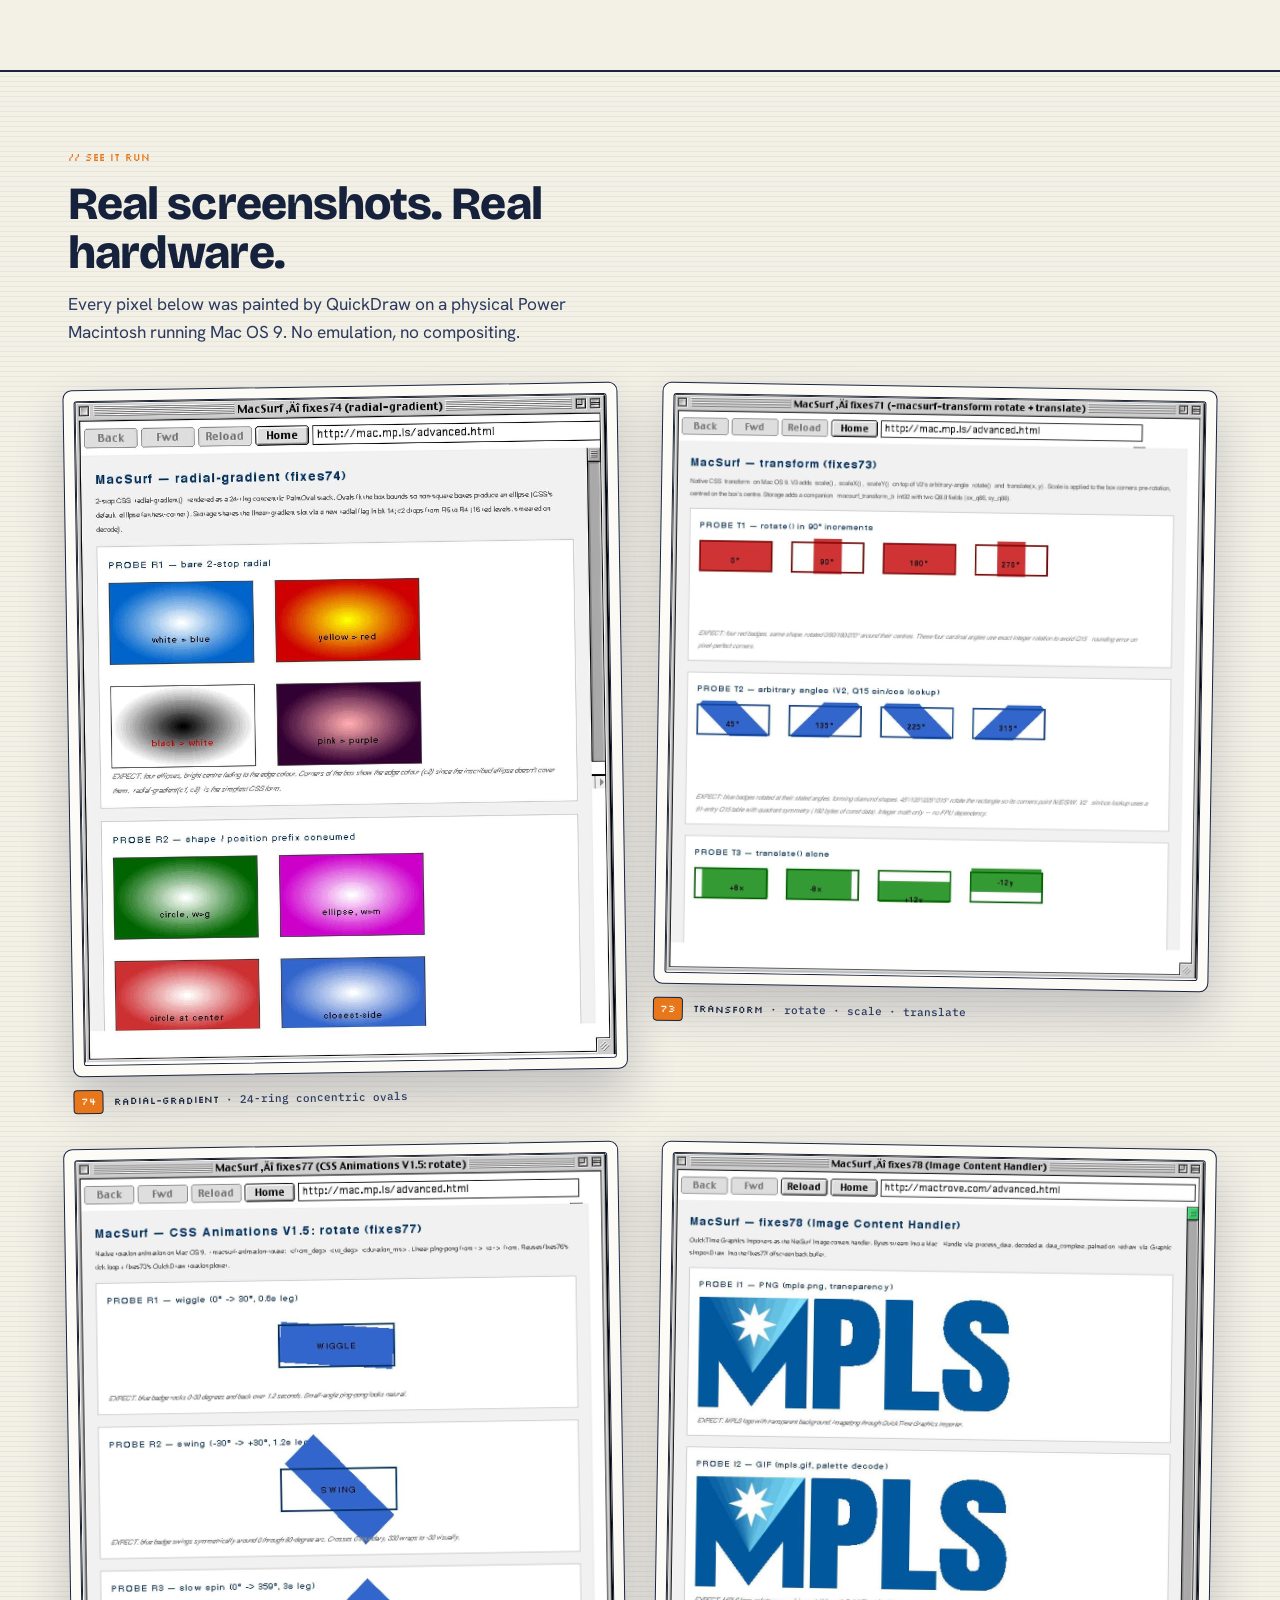
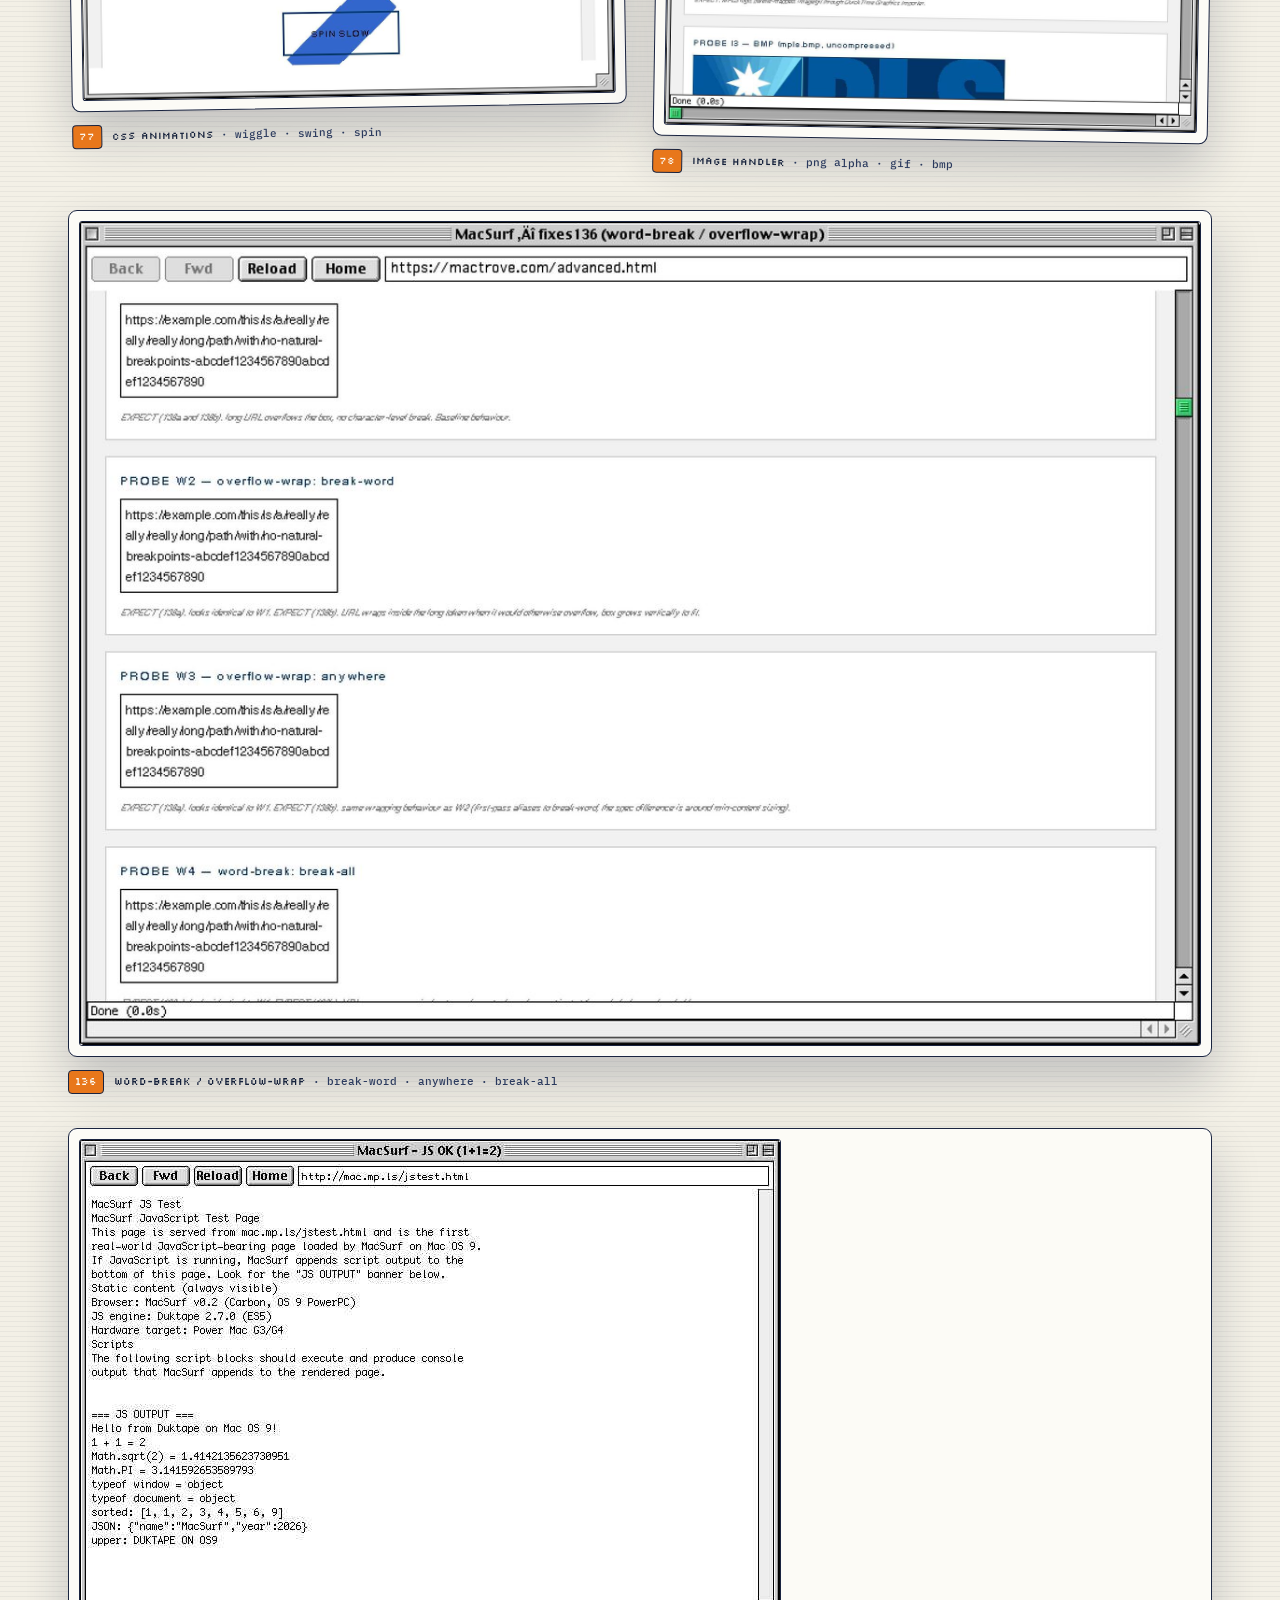
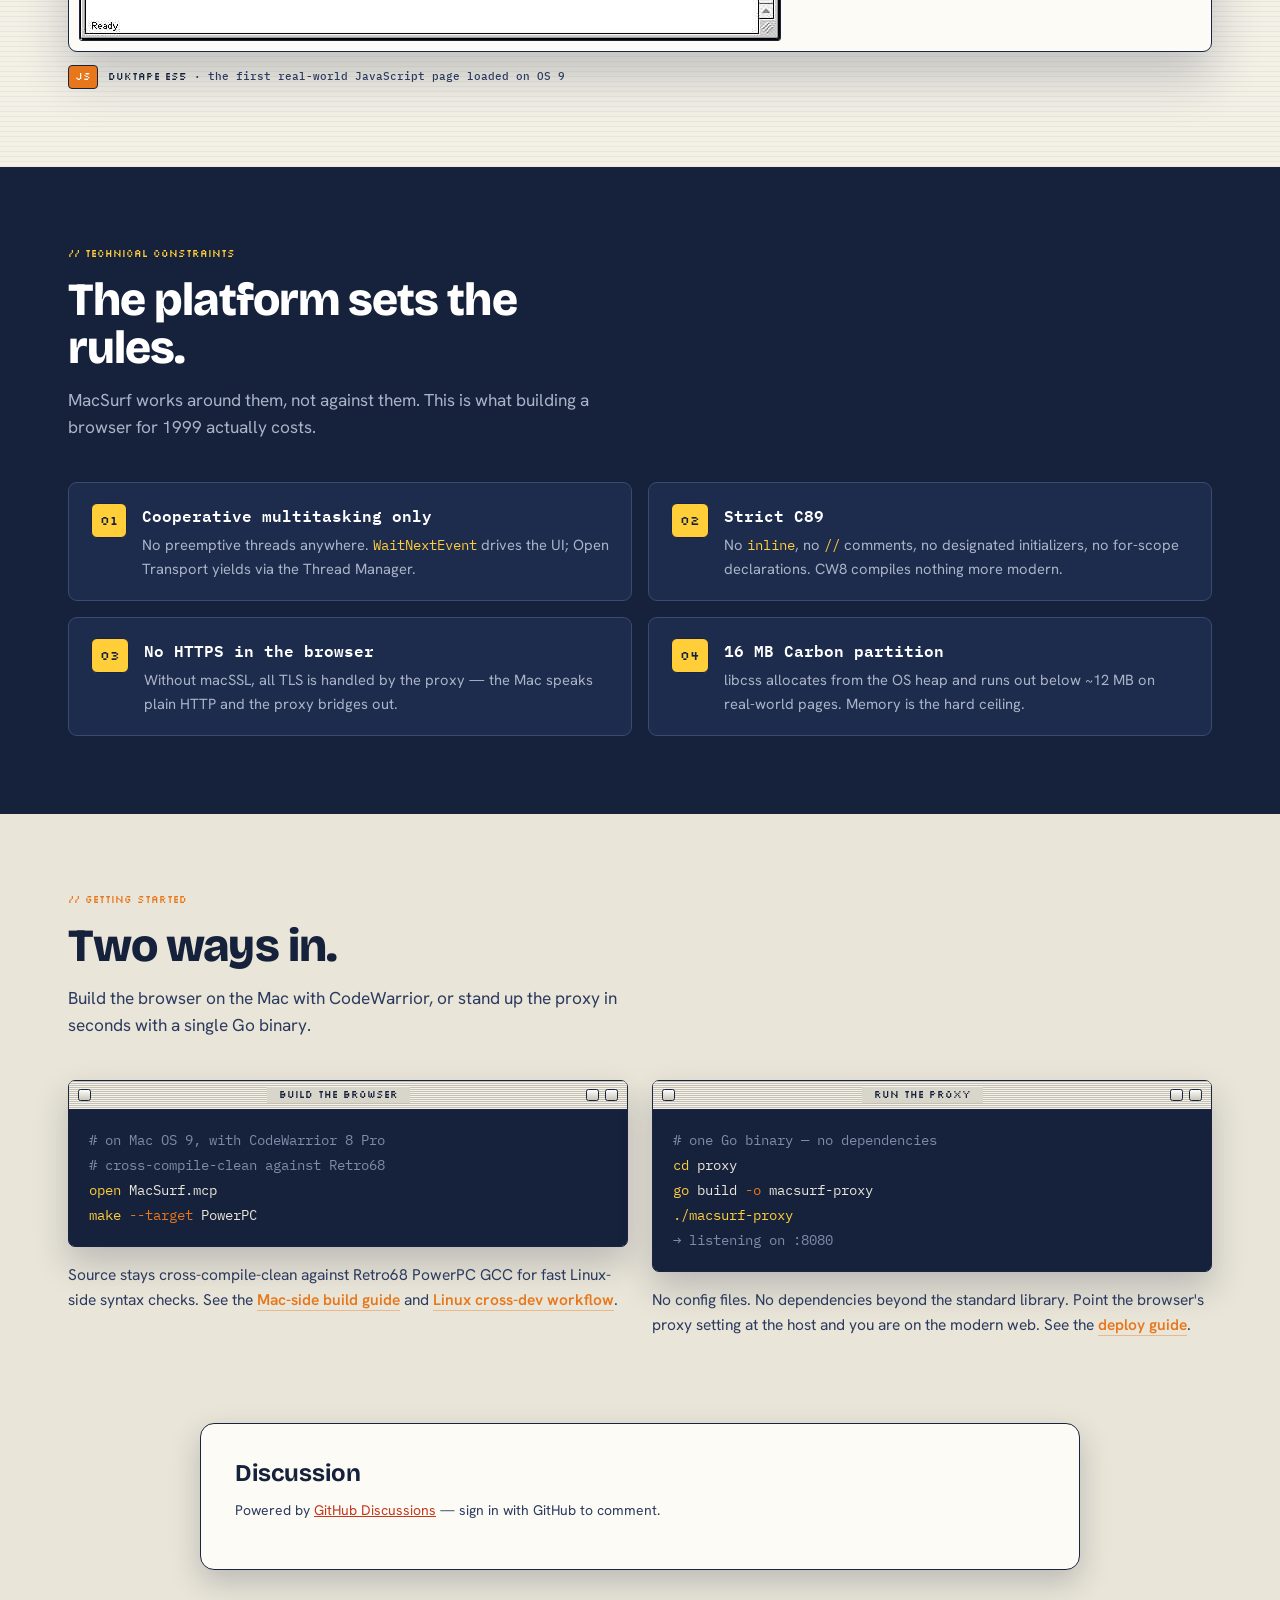
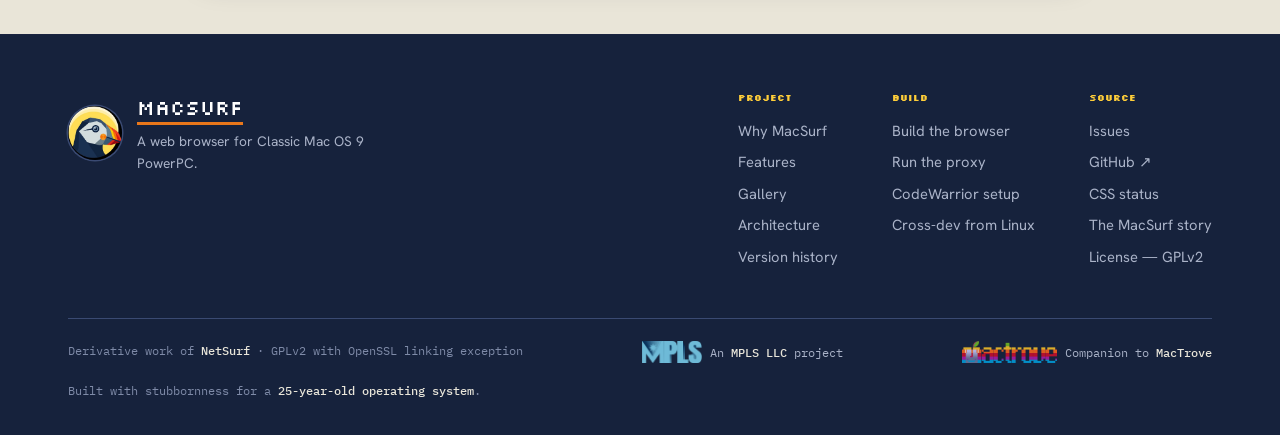
==== commit 5a7c61d5: "Consolidate CSS, embed giscus discussions, add live issues page CSS: extract the design system that " ====
--- a/index.html
+++ b/index.html
@@ -10,410 +10,8 @@
 <link rel="preconnect" href="https://fonts.googleapis.com">
 <link rel="preconnect" href="https://fonts.gstatic.com" crossorigin>
 <link href="https://fonts.googleapis.com/css2?family=Silkscreen:wght@400;700&family=Bricolage+Grotesque:opsz,wght@12..96,500;12..96,700;12..96,800&family=Hanken+Grotesk:wght@400;500;600&family=IBM+Plex+Mono:wght@400;500;600&display=swap" rel="stylesheet">
-<style>
-  :root{
-    --ink:#16223c;
-    --ink-2:#2b3a5e;
-    --paper:#e9e5d8;
-    --paper-2:#f3f0e6;
-    --platinum:#d8d5ca;
-    --platinum-d:#bdb9ab;
-    --white:#fcfbf6;
-    --yellow:#ffce39;
-    --yellow-d:#f0b81e;
-    --orange:#e8771b;
-    --rust:#c6371d;
-    --line:#1a2440;
-    --shadow:rgba(22,34,60,.22);
-    font-synthesis-weight:none;
-  }
-  *{box-sizing:border-box;margin:0;padding:0;}
-  html{scroll-behavior:smooth;}
-  body{
-    font-family:'Hanken Grotesk',sans-serif;
-    background:var(--paper);
-    color:var(--ink);
-    line-height:1.6;
-    -webkit-font-smoothing:antialiased;
-    overflow-x:hidden;
-  }
-  /* faint platinum pinstripe on the whole page */
-  body::before{
-    content:"";position:fixed;inset:0;z-index:-2;pointer-events:none;
-    background:
-      radial-gradient(900px 520px at 78% -4%, rgba(255,206,57,.42), transparent 62%),
-      repeating-linear-gradient(0deg, rgba(22,34,60,.045) 0 1px, transparent 1px 4px);
-  }
-  a{color:inherit;}
-  img{display:block;max-width:100%;}
-  .wrap{max-width:1200px;margin:0 auto;padding:0 28px;}
-  .mono{font-family:'IBM Plex Mono',monospace;}
-  .pixel{font-family:'Silkscreen',monospace;letter-spacing:.02em;}
-
-  /* ---------- menu bar ---------- */
-  .menubar{
-    position:sticky;top:0;z-index:80;
-    background:var(--white);
-    border-bottom:1.5px solid var(--line);
-    box-shadow:0 1px 0 rgba(255,255,255,.6) inset;
-  }
-  .menubar .wrap{display:flex;align-items:center;gap:26px;min-height:76px;flex-wrap:wrap;}
-  .brand{display:flex;align-items:center;text-decoration:none;}
-  .brand img{display:block;height:clamp(40px,12vw,64px);width:auto;max-width:none;}
-  .menu-links{display:flex;gap:6px;margin-left:auto;align-items:center;}
-  .menu-links a{
-    font-family:'Silkscreen',monospace;font-size:10px;
-    text-decoration:none;color:var(--ink-2);
-    padding:7px 11px;border-radius:5px;transition:.15s;
-  }
-  .menu-links a:hover{background:var(--paper);color:var(--ink);}
-  .clock{
-    font-family:'Silkscreen',monospace;font-size:10px;color:var(--ink);
-    border:1.5px solid var(--line);border-radius:6px;padding:6px 10px;
-    background:linear-gradient(#fff,#e6e3d8);
-  }
-
-  /* ---------- mac button ---------- */
-  .btn{
-    display:inline-flex;align-items:center;gap:9px;
-    font-family:'Hanken Grotesk',sans-serif;font-weight:600;font-size:15px;
-    text-decoration:none;cursor:pointer;border:none;
-    padding:13px 22px;border-radius:11px;
-    transition:transform .12s, box-shadow .12s;
-  }
-  .btn-primary{
-    color:var(--white);
-    background:linear-gradient(var(--ink-2),var(--ink));
-    box-shadow:
-      0 0 0 1.5px var(--line),
-      0 1px 0 rgba(255,255,255,.28) inset,
-      0 6px 0 -1px rgba(22,34,60,.35),
-      0 12px 22px var(--shadow);
-  }
-  .btn-primary::before{content:"";width:9px;height:9px;border-radius:50%;
-    background:var(--yellow);box-shadow:0 0 0 1px var(--line);}
-  .btn-ghost{
-    color:var(--ink);
-    background:linear-gradient(var(--white),#e7e3d6);
-    box-shadow:0 0 0 1.5px var(--line),0 1px 0 rgba(255,255,255,.7) inset,0 4px 12px var(--shadow);
-  }
-  .btn:hover{transform:translateY(-2px);}
-  .btn:active{transform:translateY(1px);}
-
-  /* ---------- mac window frame ---------- */
-  .win{
-    background:var(--platinum);
-    border:1.5px solid var(--line);
-    border-radius:7px;
-    box-shadow:0 0 0 1px rgba(255,255,255,.5) inset, 0 16px 34px var(--shadow);
-  }
-  .titlebar{
-    display:flex;align-items:center;gap:8px;
-    padding:6px 9px;border-bottom:1.5px solid var(--line);
-    background:
-      repeating-linear-gradient(0deg,#f4f2ea 0 1px,#c4c0b3 1px 2px);
-    border-radius:5px 5px 0 0;
-  }
-  .tb-box{
-    width:13px;height:12px;border:1.5px solid var(--line);border-radius:2.5px;
-    background:linear-gradient(#fdfdfb,#c9c5b8);flex:none;
-  }
-  .tb-title{
-    margin:0 auto;font-family:'Silkscreen',monospace;font-size:10px;
-    color:var(--ink);background:var(--platinum);padding:0 12px;
-    white-space:nowrap;
-  }
-  .tb-right{display:flex;gap:6px;}
-  .win-body{padding:20px;}
-
-  /* ---------- hero ---------- */
-  .hero{padding:62px 0 30px;}
-  .hero-grid{display:grid;grid-template-columns:1.04fr .96fr;gap:54px;align-items:center;}
-  .eyebrow{
-    display:inline-flex;align-items:center;gap:9px;
-    font-family:'Silkscreen',monospace;font-size:10px;color:var(--ink);
-    background:var(--white);border:1.5px solid var(--line);
-    padding:7px 12px;border-radius:20px;
-    box-shadow:0 3px 0 -1px var(--shadow);
-  }
-  .eyebrow .dot{width:8px;height:8px;border-radius:50%;background:var(--orange);
-    box-shadow:0 0 0 3px rgba(232,119,27,.25);}
-  h1.hero-title{
-    font-family:'Bricolage Grotesque',sans-serif;font-weight:800;
-    font-size:clamp(2.7rem,5.4vw,4.35rem);line-height:1.02;
-    letter-spacing:-.02em;margin:22px 0 0;
-  }
-  h1.hero-title em{font-style:normal;color:var(--orange);
-    background:linear-gradient(transparent 64%, rgba(255,206,57,.55) 0);}
-  .hero-sub{
-    font-size:1.16rem;color:var(--ink-2);max-width:34ch;margin-top:20px;
-  }
-  .hero-sub b{color:var(--ink);font-weight:600;}
-  .hero-cta{display:flex;gap:14px;margin-top:30px;flex-wrap:wrap;}
-  .specstrip{
-    display:flex;gap:8px;flex-wrap:wrap;margin-top:30px;
-  }
-  .chip{
-    font-family:'Silkscreen',monospace;font-size:9px;color:var(--ink);
-    background:var(--white);border:1.5px solid var(--line);
-    padding:7px 10px;border-radius:5px;
-  }
-  .chip b{color:var(--orange);}
-
-  /* hero screenshot plate */
-  .plate{
-    background:var(--white);
-    border:1.5px solid var(--line);
-    padding:10px;border-radius:9px;
-    box-shadow:0 0 0 1px rgba(255,255,255,.6) inset, 0 24px 48px var(--shadow);
-  }
-  .plate img{border:1.5px solid var(--line);border-radius:3px;}
-  .hero-plate{transform:rotate(-1.6deg);}
-  .hero-stack{position:relative;}
-  .hero-stack .float-badge{
-    position:absolute;left:-34px;bottom:-30px;width:96px;height:96px;
-    border-radius:50%;box-shadow:0 0 0 2px var(--line),0 12px 24px var(--shadow);
-    background:var(--white);
-  }
-  .hero-stack .stamp{
-    position:absolute;right:-18px;top:-22px;
-    font-family:'Silkscreen',monospace;font-size:10px;color:var(--white);
-    background:var(--rust);border:1.5px solid var(--line);
-    padding:9px 12px;border-radius:7px;transform:rotate(7deg);
-    box-shadow:0 6px 14px var(--shadow);text-align:center;line-height:1.5;
-  }
-
-  /* ---------- marquee ---------- */
-  .marquee{
-    margin-top:46px;border-top:1.5px solid var(--line);
-    border-bottom:1.5px solid var(--line);
-    background:var(--ink);overflow:hidden;
-  }
-  .marquee-track{
-    display:flex;gap:34px;white-space:nowrap;
-    padding:11px 0;width:max-content;
-    animation:slide 26s linear infinite;
-  }
-  .marquee-track span{
-    font-family:'Silkscreen',monospace;font-size:11px;color:var(--yellow);
-  }
-  .marquee-track span i{color:#f3efe1;font-style:normal;}
-  .marquee-track span::after{content:"✦";margin-left:34px;color:var(--orange);}
-  @keyframes slide{to{transform:translateX(-50%);}}
-
-  /* ---------- section scaffolding ---------- */
-  section{padding:78px 0;}
-  .sec-head{margin-bottom:40px;max-width:62ch;}
-  .sec-kicker{
-    font-family:'Silkscreen',monospace;font-size:10px;color:var(--orange);
-    display:block;margin-bottom:14px;
-  }
-  .sec-title{
-    font-family:'Bricolage Grotesque',sans-serif;font-weight:800;
-    font-size:clamp(2rem,3.6vw,2.9rem);line-height:1.05;letter-spacing:-.02em;
-  }
-  .sec-lead{margin-top:14px;color:var(--ink-2);font-size:1.08rem;}
-
-  /* ---------- why (dark) ---------- */
-  .why{
-    background:var(--ink);color:#e9e6da;
-    border-top:1.5px solid var(--line);border-bottom:1.5px solid var(--line);
-    position:relative;overflow:hidden;
-  }
-  .why::after{
-    content:"";position:absolute;right:-90px;top:-60px;width:420px;height:420px;
-    border-radius:50%;background:radial-gradient(circle,rgba(255,206,57,.22),transparent 68%);
-  }
-  .why .sec-title{color:var(--white);}
-  .why-grid{display:grid;grid-template-columns:1.5fr .9fr;gap:50px;align-items:center;}
-  .why p{color:#bcc4d6;font-size:1.1rem;margin-top:18px;max-width:54ch;}
-  .why p b{color:var(--yellow);font-weight:600;}
-  .why .firstline{
-    font-family:'Bricolage Grotesque',sans-serif;font-weight:700;
-    font-size:1.5rem;color:#fff;line-height:1.3;margin-top:0;
-  }
-  .puffin-card{
-    background:var(--paper-2);border:1.5px solid var(--platinum-d);border-radius:12px;
-    padding:30px;text-align:center;
-    box-shadow:0 6px 18px rgba(0,0,0,.22);
-  }
-  .puffin-card img{width:100%;max-width:230px;margin:0 auto;}
-  .puffin-card .cap{
-    font-family:'Silkscreen',monospace;font-size:10px;color:var(--rust);
-    margin-top:18px;
-  }
-  .puffin-card .cap span{color:var(--ink-2);display:block;margin-top:7px;}
-
-  /* ---------- box: component cards ---------- */
-  .box-grid{display:grid;grid-template-columns:repeat(3,1fr);gap:24px;}
-  .comp-body{display:flex;flex-direction:column;gap:12px;}
-  .comp-lang{
-    font-family:'IBM Plex Mono',monospace;font-size:12px;font-weight:600;
-    color:var(--white);background:var(--ink-2);align-self:flex-start;
-    padding:4px 9px;border-radius:5px;border:1.5px solid var(--line);
-  }
-  .comp-name{
-    font-family:'Bricolage Grotesque',sans-serif;font-weight:800;font-size:1.5rem;
-    letter-spacing:-.01em;
-  }
-  .comp-name .tag{font-family:'IBM Plex Mono',monospace;font-size:.62em;
-    color:var(--orange);font-weight:500;}
-  .comp-desc{color:var(--ink-2);font-size:.99rem;}
-  .comp-foot{
-    margin-top:auto;font-family:'Silkscreen',monospace;font-size:9px;
-    color:var(--ink);border-top:1.5px dashed var(--platinum-d);padding-top:13px;
-  }
-
-  /* ---------- works: feature panels ---------- */
-  .feat-grid{display:grid;grid-template-columns:repeat(3,1fr);gap:22px;}
-  .feat{
-    background:var(--white);border:1.5px solid var(--line);border-radius:9px;
-    padding:24px;box-shadow:0 8px 0 -3px var(--shadow);
-  }
-  .feat h3{
-    font-family:'Silkscreen',monospace;font-size:12px;color:var(--ink);
-    padding-bottom:13px;margin-bottom:14px;
-    border-bottom:1.5px solid var(--platinum-d);
-    display:flex;align-items:center;gap:9px;
-  }
-  .feat h3 .pip{width:11px;height:11px;border-radius:2px;flex:none;
-    border:1.5px solid var(--line);}
-  .feat ul{list-style:none;display:flex;flex-direction:column;gap:9px;}
-  .feat li{
-    font-size:.96rem;color:var(--ink-2);padding-left:24px;position:relative;
-  }
-  .feat li::before{
-    content:"";position:absolute;left:0;top:.32em;
-    width:13px;height:13px;border-radius:3px;
-    background:var(--yellow);border:1.5px solid var(--line);
-  }
-  .feat li::after{
-    content:"";position:absolute;left:3.5px;top:.52em;
-    width:4px;height:7px;border:solid var(--ink);border-width:0 2px 2px 0;
-    transform:rotate(40deg);
-  }
-  .feat code{font-family:'IBM Plex Mono',monospace;font-size:.84em;
-    background:var(--paper);padding:1px 5px;border-radius:4px;
-    border:1px solid var(--platinum-d);color:var(--ink);}
-
-  /* ---------- gallery (desktop) ---------- */
-  .gallery{
-    background:var(--paper-2);
-    border-top:1.5px solid var(--line);border-bottom:1.5px solid var(--line);
-    background-image:repeating-linear-gradient(0deg,rgba(22,34,60,.05) 0 1px,transparent 1px 5px);
-  }
-  .shots{display:grid;grid-template-columns:repeat(2,1fr);gap:34px;}
-  .shot{transition:transform .16s;}
-  .shot:nth-child(odd){transform:rotate(-.9deg);}
-  .shot:nth-child(even){transform:rotate(.9deg);}
-  .shot:hover{transform:rotate(0) translateY(-5px) scale(1.012);z-index:2;position:relative;}
-  .shot .cap{
-    display:flex;align-items:baseline;gap:10px;margin-top:13px;
-    font-family:'Silkscreen',monospace;font-size:10px;color:var(--ink);
-  }
-  .shot .cap .num{
-    color:var(--white);background:var(--orange);
-    border:1.5px solid var(--line);border-radius:4px;padding:3px 6px;flex:none;
-  }
-  .shot .cap .desc{color:var(--ink-2);font-family:'IBM Plex Mono',monospace;
-    font-size:11px;font-weight:500;}
-  .shot.wide{grid-column:1/-1;}
-  .shot.wide,
-  .shot.wide:nth-child(odd),
-  .shot.wide:nth-child(even){transform:rotate(0);}
-  .shot.wide:hover{transform:translateY(-5px);}
-
-  /* ---------- constraints (dark mono) ---------- */
-  .rules{background:var(--ink);color:#e9e6da;}
-  .rules .sec-title{color:#fff;}
-  .rules .sec-kicker{color:var(--yellow);}
-  .rules .sec-lead{color:#aab3c8;}
-  .rule-list{display:grid;grid-template-columns:repeat(2,1fr);gap:16px;margin-top:8px;}
-  .rule{
-    background:#1d2c4c;border:1.5px solid #3a4a72;border-radius:9px;
-    padding:20px 22px;display:flex;gap:15px;align-items:flex-start;
-  }
-  .rule .idx{
-    font-family:'Silkscreen',monospace;font-size:13px;color:var(--ink);
-    background:var(--yellow);border:1.5px solid var(--line);border-radius:6px;
-    padding:6px 8px;flex:none;
-  }
-  .rule h4{font-family:'IBM Plex Mono',monospace;font-size:.98rem;color:#fff;
-    font-weight:600;margin-bottom:5px;}
-  .rule p{font-size:.92rem;color:#aab3c8;}
-  .rule p code{color:var(--yellow);font-family:'IBM Plex Mono',monospace;font-size:.92em;}
-
-  /* ---------- getting started ---------- */
-  .start-grid{display:grid;grid-template-columns:repeat(2,1fr);gap:24px;}
-  .term{
-    background:var(--ink);border-radius:0 0 5px 5px;
-    padding:18px 20px;font-family:'IBM Plex Mono',monospace;font-size:13.5px;
-    color:#e9e6da;line-height:1.85;
-  }
-  .term .c{color:#7f8ba8;}
-  .term .p{color:var(--yellow);}
-  .term .o{color:var(--orange);}
-  .start-note{margin-top:16px;color:var(--ink-2);font-size:.97rem;}
-  .start-note a{color:var(--orange);font-weight:600;text-decoration:none;
-    border-bottom:1.5px solid rgba(232,119,27,.4);}
-  .start-note a:hover{border-bottom-color:var(--orange);}
-
-  /* ---------- footer ---------- */
-  footer{
-    background:var(--ink);color:#aab3c8;
-    border-top:1.5px solid var(--line);padding:56px 0 34px;
-  }
-  .foot-top{display:flex;justify-content:space-between;gap:40px;flex-wrap:wrap;
-    align-items:flex-start;}
-  .foot-brand{display:flex;gap:15px;align-items:center;}
-  .foot-brand img{width:54px;height:54px;border-radius:50%;
-    box-shadow:0 0 0 1.5px #3a4a72;}
-  .foot-brand .word{font-family:'Silkscreen',monospace;font-size:20px;color:#fff;
-    border-bottom:3px solid var(--orange);padding-bottom:2px;}
-  .foot-brand p{font-size:.86rem;margin-top:7px;max-width:30ch;}
-  .foot-cols{display:flex;gap:54px;flex-wrap:wrap;}
-  .foot-col h5{font-family:'Silkscreen',monospace;font-size:9px;color:var(--yellow);
-    margin-bottom:13px;}
-  .foot-col a{display:block;text-decoration:none;color:#aab3c8;font-size:.92rem;
-    margin-bottom:8px;transition:.15s;}
-  .foot-col a:hover{color:#fff;}
-  .foot-bar{
-    margin-top:42px;padding-top:22px;border-top:1.5px solid #3a4a72;
-    display:flex;justify-content:space-between;gap:18px;flex-wrap:wrap;
-    font-family:'IBM Plex Mono',monospace;font-size:12px;color:#7f8ba8;
-  }
-  .foot-bar b{color:#e9e6da;font-weight:500;}
-  .foot-bar .mpls-mark{display:inline-flex;align-items:center;gap:8px;
-    text-decoration:none;color:#aab3c8;transition:.15s;}
-  .foot-bar .mpls-mark:hover{color:#fff;}
-  .foot-bar .mpls-mark img{display:block;opacity:.85;}
-  .foot-bar .mpls-mark:hover img{opacity:1;}
-
-  /* ---------- reveal animation ---------- */
-  .rise{opacity:0;transform:translateY(20px);
-    animation:rise .7s cubic-bezier(.2,.7,.2,1) forwards;}
-  @keyframes rise{to{opacity:1;transform:none;}}
-  .d1{animation-delay:.05s}.d2{animation-delay:.14s}.d3{animation-delay:.23s}
-  .d4{animation-delay:.32s}.d5{animation-delay:.41s}
-
-  @media(max-width:880px){
-    .hero-grid,.why-grid{grid-template-columns:1fr;gap:40px;}
-    .box-grid,.feat-grid,.shots,.rule-list,.start-grid{grid-template-columns:1fr;}
-    .menu-links a:not(.btn){display:none;}
-    .clock{display:none;}
-    .menubar .wrap{flex-wrap:nowrap;gap:12px;min-height:0;padding:10px 18px;}
-    .menu-links{margin-left:auto;flex-wrap:nowrap;}
-    .menu-links a.btn{padding:7px 12px;font-size:12px;white-space:nowrap;}
-    .brand img{height:clamp(36px,9.5vw,52px);}
-    .hero-stack .float-badge{width:72px;height:72px;left:-12px;}
-    section{padding:58px 0;}
-    .shot:nth-child(odd),.shot:nth-child(even){transform:none;}
-  }
-  @media(prefers-reduced-motion:reduce){
-    .rise,.marquee-track{animation:none;}
-    .rise{opacity:1;transform:none;}
-  }
-</style>
+<link rel="stylesheet" href="/core.css">
+<link rel="stylesheet" href="/home.css">
 </head>
 <body>
 
@@ -760,6 +358,27 @@
 </section>
 
 <!-- ============ FOOTER ============ -->
+<section class="discuss">
+  <div class="discuss-card">
+    <h2>Discussion</h2>
+    <p class="note">Powered by <a href="https://github.com/mplsllc/macsurf/discussions" rel="noopener">GitHub Discussions</a> — sign in with GitHub to comment.</p>
+    <script src="https://giscus.app/client.js"
+      data-repo="mplsllc/macsurf"
+      data-repo-id="R_kgDOR8m90A"
+      data-category="Announcements"
+      data-category-id="DIC_kwDOR8m90M4C9es5"
+      data-mapping="pathname"
+      data-strict="0"
+      data-reactions-enabled="1"
+      data-emit-metadata="0"
+      data-input-position="bottom"
+      data-theme="light"
+      data-lang="en"
+      crossorigin="anonymous"
+      async>
+    </script>
+  </div>
+</section>
 <footer>
   <div class="wrap">
     <div class="foot-top">
@@ -788,6 +407,7 @@
         </div>
         <div class="foot-col">
           <h5>Source</h5>
+          <a href="/issues.html">Issues</a>
           <a href="https://github.com/mplsllc/macsurf">GitHub ↗</a>
           <a href="/css.html">CSS status</a>
           <a href="/story.html">The MacSurf story</a>
--- a/core.css
+++ b/core.css
@@ -0,0 +1,84 @@
+/* MacSurf — shared core: design tokens + page chrome (menubar, base reset).
+   Loaded by every page. Page-specific styling lives in home.css / docs.css. */
+:root{
+  --ink:#16223c;
+  --ink-2:#2b3a5e;
+  --paper:#e9e5d8;
+  --paper-2:#f3f0e6;
+  --platinum:#d8d5ca;
+  --platinum-d:#bdb9ab;
+  --white:#fcfbf6;
+  --yellow:#ffce39;
+  --yellow-d:#f0b81e;
+  --orange:#e8771b;
+  --rust:#c6371d;
+  --line:#1a2440;
+  --shadow:rgba(22,34,60,.22);
+  font-synthesis-weight:none;
+}
+*{box-sizing:border-box;margin:0;padding:0;}
+html{scroll-behavior:smooth;}
+body{
+  font-family:'Hanken Grotesk',-apple-system,BlinkMacSystemFont,'Segoe UI',sans-serif;
+  background:var(--paper);
+  color:var(--ink);
+  line-height:1.6;
+  -webkit-font-smoothing:antialiased;
+  overflow-x:hidden;
+}
+/* faint platinum pinstripe + warm glow over the whole page */
+body::before{
+  content:"";position:fixed;inset:0;z-index:-2;pointer-events:none;
+  background:
+    radial-gradient(900px 520px at 78% -4%, rgba(255,206,57,.42), transparent 62%),
+    repeating-linear-gradient(0deg, rgba(22,34,60,.045) 0 1px, transparent 1px 4px);
+}
+a{color:inherit;}
+img{display:block;max-width:100%;}
+.wrap{max-width:1200px;margin:0 auto;padding:0 28px;}
+.mono{font-family:'IBM Plex Mono',monospace;}
+.pixel{font-family:'Silkscreen',monospace;letter-spacing:.02em;}
+
+/* ---------- menu bar ---------- */
+.menubar{
+  position:sticky;top:0;z-index:80;
+  background:var(--white);
+  border-bottom:1.5px solid var(--line);
+  box-shadow:0 1px 0 rgba(255,255,255,.6) inset;
+}
+.menubar .wrap{display:flex;align-items:center;gap:26px;min-height:76px;max-width:1200px;flex-wrap:wrap;}
+.brand{display:flex;align-items:center;text-decoration:none;color:inherit;}
+.brand img{display:block;height:clamp(40px,12vw,64px);width:auto;max-width:none;}
+.menu-links{display:flex;gap:6px;margin-left:auto;align-items:center;flex-wrap:wrap;}
+.menu-links a{
+  font-family:'Silkscreen',monospace;font-size:10px;
+  text-decoration:none;color:var(--ink-2);
+  padding:7px 11px;border-radius:5px;transition:.15s;
+}
+.menu-links a:hover{background:var(--paper);color:var(--ink);}
+.menu-links a.active{background:var(--paper);color:var(--ink);}
+.clock{
+  font-family:'Silkscreen',monospace;font-size:10px;color:var(--ink);
+  border:1.5px solid var(--line);border-radius:6px;padding:6px 10px;
+  background:linear-gradient(#fff,#e6e3d8);
+}
+
+/* ---------- giscus discussion (GitHub Discussions) ---------- */
+.discuss{max-width:936px;margin:8px auto 64px;padding:0 28px;}
+.discuss-card{
+  background:var(--white);
+  border:1.5px solid var(--line);
+  border-radius:14px;
+  box-shadow:0 12px 30px var(--shadow);
+  padding:30px 34px;
+}
+.discuss-card h2{
+  font-family:'Bricolage Grotesque',Georgia,serif;
+  font-weight:700;font-size:24px;color:var(--ink);margin-bottom:6px;
+}
+.discuss-card .note{color:var(--ink-2);font-size:14px;margin-bottom:18px;}
+.discuss-card .note a{color:var(--rust);}
+@media (max-width:680px){
+  .discuss{margin:8px 14px 40px;padding:0;}
+  .discuss-card{padding:22px 18px;border-radius:10px;}
+}
--- a/home.css
+++ b/home.css
@@ -0,0 +1,342 @@
+/* MacSurf — landing-page components. Shared chrome (tokens, menubar) is in core.css (load first). */
+
+  /* ---------- mac button ---------- */
+  .btn{
+    display:inline-flex;align-items:center;gap:9px;
+    font-family:'Hanken Grotesk',sans-serif;font-weight:600;font-size:15px;
+    text-decoration:none;cursor:pointer;border:none;
+    padding:13px 22px;border-radius:11px;
+    transition:transform .12s, box-shadow .12s;
+  }
+  .btn-primary{
+    color:var(--white);
+    background:linear-gradient(var(--ink-2),var(--ink));
+    box-shadow:
+      0 0 0 1.5px var(--line),
+      0 1px 0 rgba(255,255,255,.28) inset,
+      0 6px 0 -1px rgba(22,34,60,.35),
+      0 12px 22px var(--shadow);
+  }
+  .btn-primary::before{content:"";width:9px;height:9px;border-radius:50%;
+    background:var(--yellow);box-shadow:0 0 0 1px var(--line);}
+  .btn-ghost{
+    color:var(--ink);
+    background:linear-gradient(var(--white),#e7e3d6);
+    box-shadow:0 0 0 1.5px var(--line),0 1px 0 rgba(255,255,255,.7) inset,0 4px 12px var(--shadow);
+  }
+  .btn:hover{transform:translateY(-2px);}
+  .btn:active{transform:translateY(1px);}
+
+  /* ---------- mac window frame ---------- */
+  .win{
+    background:var(--platinum);
+    border:1.5px solid var(--line);
+    border-radius:7px;
+    box-shadow:0 0 0 1px rgba(255,255,255,.5) inset, 0 16px 34px var(--shadow);
+  }
+  .titlebar{
+    display:flex;align-items:center;gap:8px;
+    padding:6px 9px;border-bottom:1.5px solid var(--line);
+    background:
+      repeating-linear-gradient(0deg,#f4f2ea 0 1px,#c4c0b3 1px 2px);
+    border-radius:5px 5px 0 0;
+  }
+  .tb-box{
+    width:13px;height:12px;border:1.5px solid var(--line);border-radius:2.5px;
+    background:linear-gradient(#fdfdfb,#c9c5b8);flex:none;
+  }
+  .tb-title{
+    margin:0 auto;font-family:'Silkscreen',monospace;font-size:10px;
+    color:var(--ink);background:var(--platinum);padding:0 12px;
+    white-space:nowrap;
+  }
+  .tb-right{display:flex;gap:6px;}
+  .win-body{padding:20px;}
+
+  /* ---------- hero ---------- */
+  .hero{padding:62px 0 30px;}
+  .hero-grid{display:grid;grid-template-columns:1.04fr .96fr;gap:54px;align-items:center;}
+  .eyebrow{
+    display:inline-flex;align-items:center;gap:9px;
+    font-family:'Silkscreen',monospace;font-size:10px;color:var(--ink);
+    background:var(--white);border:1.5px solid var(--line);
+    padding:7px 12px;border-radius:20px;
+    box-shadow:0 3px 0 -1px var(--shadow);
+  }
+  .eyebrow .dot{width:8px;height:8px;border-radius:50%;background:var(--orange);
+    box-shadow:0 0 0 3px rgba(232,119,27,.25);}
+  h1.hero-title{
+    font-family:'Bricolage Grotesque',sans-serif;font-weight:800;
+    font-size:clamp(2.7rem,5.4vw,4.35rem);line-height:1.02;
+    letter-spacing:-.02em;margin:22px 0 0;
+  }
+  h1.hero-title em{font-style:normal;color:var(--orange);
+    background:linear-gradient(transparent 64%, rgba(255,206,57,.55) 0);}
+  .hero-sub{
+    font-size:1.16rem;color:var(--ink-2);max-width:34ch;margin-top:20px;
+  }
+  .hero-sub b{color:var(--ink);font-weight:600;}
+  .hero-cta{display:flex;gap:14px;margin-top:30px;flex-wrap:wrap;}
+  .specstrip{
+    display:flex;gap:8px;flex-wrap:wrap;margin-top:30px;
+  }
+  .chip{
+    font-family:'Silkscreen',monospace;font-size:9px;color:var(--ink);
+    background:var(--white);border:1.5px solid var(--line);
+    padding:7px 10px;border-radius:5px;
+  }
+  .chip b{color:var(--orange);}
+
+  /* hero screenshot plate */
+  .plate{
+    background:var(--white);
+    border:1.5px solid var(--line);
+    padding:10px;border-radius:9px;
+    box-shadow:0 0 0 1px rgba(255,255,255,.6) inset, 0 24px 48px var(--shadow);
+  }
+  .plate img{border:1.5px solid var(--line);border-radius:3px;}
+  .hero-plate{transform:rotate(-1.6deg);}
+  .hero-stack{position:relative;}
+  .hero-stack .float-badge{
+    position:absolute;left:-34px;bottom:-30px;width:96px;height:96px;
+    border-radius:50%;box-shadow:0 0 0 2px var(--line),0 12px 24px var(--shadow);
+    background:var(--white);
+  }
+  .hero-stack .stamp{
+    position:absolute;right:-18px;top:-22px;
+    font-family:'Silkscreen',monospace;font-size:10px;color:var(--white);
+    background:var(--rust);border:1.5px solid var(--line);
+    padding:9px 12px;border-radius:7px;transform:rotate(7deg);
+    box-shadow:0 6px 14px var(--shadow);text-align:center;line-height:1.5;
+  }
+
+  /* ---------- marquee ---------- */
+  .marquee{
+    margin-top:46px;border-top:1.5px solid var(--line);
+    border-bottom:1.5px solid var(--line);
+    background:var(--ink);overflow:hidden;
+  }
+  .marquee-track{
+    display:flex;gap:34px;white-space:nowrap;
+    padding:11px 0;width:max-content;
+    animation:slide 26s linear infinite;
+  }
+  .marquee-track span{
+    font-family:'Silkscreen',monospace;font-size:11px;color:var(--yellow);
+  }
+  .marquee-track span i{color:#f3efe1;font-style:normal;}
+  .marquee-track span::after{content:"✦";margin-left:34px;color:var(--orange);}
+  @keyframes slide{to{transform:translateX(-50%);}}
+
+  /* ---------- section scaffolding ---------- */
+  section{padding:78px 0;}
+  .sec-head{margin-bottom:40px;max-width:62ch;}
+  .sec-kicker{
+    font-family:'Silkscreen',monospace;font-size:10px;color:var(--orange);
+    display:block;margin-bottom:14px;
+  }
+  .sec-title{
+    font-family:'Bricolage Grotesque',sans-serif;font-weight:800;
+    font-size:clamp(2rem,3.6vw,2.9rem);line-height:1.05;letter-spacing:-.02em;
+  }
+  .sec-lead{margin-top:14px;color:var(--ink-2);font-size:1.08rem;}
+
+  /* ---------- why (dark) ---------- */
+  .why{
+    background:var(--ink);color:#e9e6da;
+    border-top:1.5px solid var(--line);border-bottom:1.5px solid var(--line);
+    position:relative;overflow:hidden;
+  }
+  .why::after{
+    content:"";position:absolute;right:-90px;top:-60px;width:420px;height:420px;
+    border-radius:50%;background:radial-gradient(circle,rgba(255,206,57,.22),transparent 68%);
+  }
+  .why .sec-title{color:var(--white);}
+  .why-grid{display:grid;grid-template-columns:1.5fr .9fr;gap:50px;align-items:center;}
+  .why p{color:#bcc4d6;font-size:1.1rem;margin-top:18px;max-width:54ch;}
+  .why p b{color:var(--yellow);font-weight:600;}
+  .why .firstline{
+    font-family:'Bricolage Grotesque',sans-serif;font-weight:700;
+    font-size:1.5rem;color:#fff;line-height:1.3;margin-top:0;
+  }
+  .puffin-card{
+    background:var(--paper-2);border:1.5px solid var(--platinum-d);border-radius:12px;
+    padding:30px;text-align:center;
+    box-shadow:0 6px 18px rgba(0,0,0,.22);
+  }
+  .puffin-card img{width:100%;max-width:230px;margin:0 auto;}
+  .puffin-card .cap{
+    font-family:'Silkscreen',monospace;font-size:10px;color:var(--rust);
+    margin-top:18px;
+  }
+  .puffin-card .cap span{color:var(--ink-2);display:block;margin-top:7px;}
+
+  /* ---------- box: component cards ---------- */
+  .box-grid{display:grid;grid-template-columns:repeat(3,1fr);gap:24px;}
+  .comp-body{display:flex;flex-direction:column;gap:12px;}
+  .comp-lang{
+    font-family:'IBM Plex Mono',monospace;font-size:12px;font-weight:600;
+    color:var(--white);background:var(--ink-2);align-self:flex-start;
+    padding:4px 9px;border-radius:5px;border:1.5px solid var(--line);
+  }
+  .comp-name{
+    font-family:'Bricolage Grotesque',sans-serif;font-weight:800;font-size:1.5rem;
+    letter-spacing:-.01em;
+  }
+  .comp-name .tag{font-family:'IBM Plex Mono',monospace;font-size:.62em;
+    color:var(--orange);font-weight:500;}
+  .comp-desc{color:var(--ink-2);font-size:.99rem;}
+  .comp-foot{
+    margin-top:auto;font-family:'Silkscreen',monospace;font-size:9px;
+    color:var(--ink);border-top:1.5px dashed var(--platinum-d);padding-top:13px;
+  }
+
+  /* ---------- works: feature panels ---------- */
+  .feat-grid{display:grid;grid-template-columns:repeat(3,1fr);gap:22px;}
+  .feat{
+    background:var(--white);border:1.5px solid var(--line);border-radius:9px;
+    padding:24px;box-shadow:0 8px 0 -3px var(--shadow);
+  }
+  .feat h3{
+    font-family:'Silkscreen',monospace;font-size:12px;color:var(--ink);
+    padding-bottom:13px;margin-bottom:14px;
+    border-bottom:1.5px solid var(--platinum-d);
+    display:flex;align-items:center;gap:9px;
+  }
+  .feat h3 .pip{width:11px;height:11px;border-radius:2px;flex:none;
+    border:1.5px solid var(--line);}
+  .feat ul{list-style:none;display:flex;flex-direction:column;gap:9px;}
+  .feat li{
+    font-size:.96rem;color:var(--ink-2);padding-left:24px;position:relative;
+  }
+  .feat li::before{
+    content:"";position:absolute;left:0;top:.32em;
+    width:13px;height:13px;border-radius:3px;
+    background:var(--yellow);border:1.5px solid var(--line);
+  }
+  .feat li::after{
+    content:"";position:absolute;left:3.5px;top:.52em;
+    width:4px;height:7px;border:solid var(--ink);border-width:0 2px 2px 0;
+    transform:rotate(40deg);
+  }
+  .feat code{font-family:'IBM Plex Mono',monospace;font-size:.84em;
+    background:var(--paper);padding:1px 5px;border-radius:4px;
+    border:1px solid var(--platinum-d);color:var(--ink);}
+
+  /* ---------- gallery (desktop) ---------- */
+  .gallery{
+    background:var(--paper-2);
+    border-top:1.5px solid var(--line);border-bottom:1.5px solid var(--line);
+    background-image:repeating-linear-gradient(0deg,rgba(22,34,60,.05) 0 1px,transparent 1px 5px);
+  }
+  .shots{display:grid;grid-template-columns:repeat(2,1fr);gap:34px;}
+  .shot{transition:transform .16s;}
+  .shot:nth-child(odd){transform:rotate(-.9deg);}
+  .shot:nth-child(even){transform:rotate(.9deg);}
+  .shot:hover{transform:rotate(0) translateY(-5px) scale(1.012);z-index:2;position:relative;}
+  .shot .cap{
+    display:flex;align-items:baseline;gap:10px;margin-top:13px;
+    font-family:'Silkscreen',monospace;font-size:10px;color:var(--ink);
+  }
+  .shot .cap .num{
+    color:var(--white);background:var(--orange);
+    border:1.5px solid var(--line);border-radius:4px;padding:3px 6px;flex:none;
+  }
+  .shot .cap .desc{color:var(--ink-2);font-family:'IBM Plex Mono',monospace;
+    font-size:11px;font-weight:500;}
+  .shot.wide{grid-column:1/-1;}
+  .shot.wide,
+  .shot.wide:nth-child(odd),
+  .shot.wide:nth-child(even){transform:rotate(0);}
+  .shot.wide:hover{transform:translateY(-5px);}
+
+  /* ---------- constraints (dark mono) ---------- */
+  .rules{background:var(--ink);color:#e9e6da;}
+  .rules .sec-title{color:#fff;}
+  .rules .sec-kicker{color:var(--yellow);}
+  .rules .sec-lead{color:#aab3c8;}
+  .rule-list{display:grid;grid-template-columns:repeat(2,1fr);gap:16px;margin-top:8px;}
+  .rule{
+    background:#1d2c4c;border:1.5px solid #3a4a72;border-radius:9px;
+    padding:20px 22px;display:flex;gap:15px;align-items:flex-start;
+  }
+  .rule .idx{
+    font-family:'Silkscreen',monospace;font-size:13px;color:var(--ink);
+    background:var(--yellow);border:1.5px solid var(--line);border-radius:6px;
+    padding:6px 8px;flex:none;
+  }
+  .rule h4{font-family:'IBM Plex Mono',monospace;font-size:.98rem;color:#fff;
+    font-weight:600;margin-bottom:5px;}
+  .rule p{font-size:.92rem;color:#aab3c8;}
+  .rule p code{color:var(--yellow);font-family:'IBM Plex Mono',monospace;font-size:.92em;}
+
+  /* ---------- getting started ---------- */
+  .start-grid{display:grid;grid-template-columns:repeat(2,1fr);gap:24px;}
+  .term{
+    background:var(--ink);border-radius:0 0 5px 5px;
+    padding:18px 20px;font-family:'IBM Plex Mono',monospace;font-size:13.5px;
+    color:#e9e6da;line-height:1.85;
+  }
+  .term .c{color:#7f8ba8;}
+  .term .p{color:var(--yellow);}
+  .term .o{color:var(--orange);}
+  .start-note{margin-top:16px;color:var(--ink-2);font-size:.97rem;}
+  .start-note a{color:var(--orange);font-weight:600;text-decoration:none;
+    border-bottom:1.5px solid rgba(232,119,27,.4);}
+  .start-note a:hover{border-bottom-color:var(--orange);}
+
+  /* ---------- footer ---------- */
+  footer{
+    background:var(--ink);color:#aab3c8;
+    border-top:1.5px solid var(--line);padding:56px 0 34px;
+  }
+  .foot-top{display:flex;justify-content:space-between;gap:40px;flex-wrap:wrap;
+    align-items:flex-start;}
+  .foot-brand{display:flex;gap:15px;align-items:center;}
+  .foot-brand img{width:54px;height:54px;border-radius:50%;
+    box-shadow:0 0 0 1.5px #3a4a72;}
+  .foot-brand .word{font-family:'Silkscreen',monospace;font-size:20px;color:#fff;
+    border-bottom:3px solid var(--orange);padding-bottom:2px;}
+  .foot-brand p{font-size:.86rem;margin-top:7px;max-width:30ch;}
+  .foot-cols{display:flex;gap:54px;flex-wrap:wrap;}
+  .foot-col h5{font-family:'Silkscreen',monospace;font-size:9px;color:var(--yellow);
+    margin-bottom:13px;}
+  .foot-col a{display:block;text-decoration:none;color:#aab3c8;font-size:.92rem;
+    margin-bottom:8px;transition:.15s;}
+  .foot-col a:hover{color:#fff;}
+  .foot-bar{
+    margin-top:42px;padding-top:22px;border-top:1.5px solid #3a4a72;
+    display:flex;justify-content:space-between;gap:18px;flex-wrap:wrap;
+    font-family:'IBM Plex Mono',monospace;font-size:12px;color:#7f8ba8;
+  }
+  .foot-bar b{color:#e9e6da;font-weight:500;}
+  .foot-bar .mpls-mark{display:inline-flex;align-items:center;gap:8px;
+    text-decoration:none;color:#aab3c8;transition:.15s;}
+  .foot-bar .mpls-mark:hover{color:#fff;}
+  .foot-bar .mpls-mark img{display:block;opacity:.85;}
+  .foot-bar .mpls-mark:hover img{opacity:1;}
+
+  /* ---------- reveal animation ---------- */
+  .rise{opacity:0;transform:translateY(20px);
+    animation:rise .7s cubic-bezier(.2,.7,.2,1) forwards;}
+  @keyframes rise{to{opacity:1;transform:none;}}
+  .d1{animation-delay:.05s}.d2{animation-delay:.14s}.d3{animation-delay:.23s}
+  .d4{animation-delay:.32s}.d5{animation-delay:.41s}
+
+  @media(max-width:880px){
+    .hero-grid,.why-grid{grid-template-columns:1fr;gap:40px;}
+    .box-grid,.feat-grid,.shots,.rule-list,.start-grid{grid-template-columns:1fr;}
+    .menu-links a:not(.btn){display:none;}
+    .clock{display:none;}
+    .menubar .wrap{flex-wrap:nowrap;gap:12px;min-height:0;padding:10px 18px;}
+    .menu-links{margin-left:auto;flex-wrap:nowrap;}
+    .menu-links a.btn{padding:7px 12px;font-size:12px;white-space:nowrap;}
+    .brand img{height:clamp(36px,9.5vw,52px);}
+    .hero-stack .float-badge{width:72px;height:72px;left:-12px;}
+    section{padding:58px 0;}
+    .shot:nth-child(odd),.shot:nth-child(even){transform:none;}
+  }
+  @media(prefers-reduced-motion:reduce){
+    .rise,.marquee-track{animation:none;}
+    .rise{opacity:1;transform:none;}
+  }
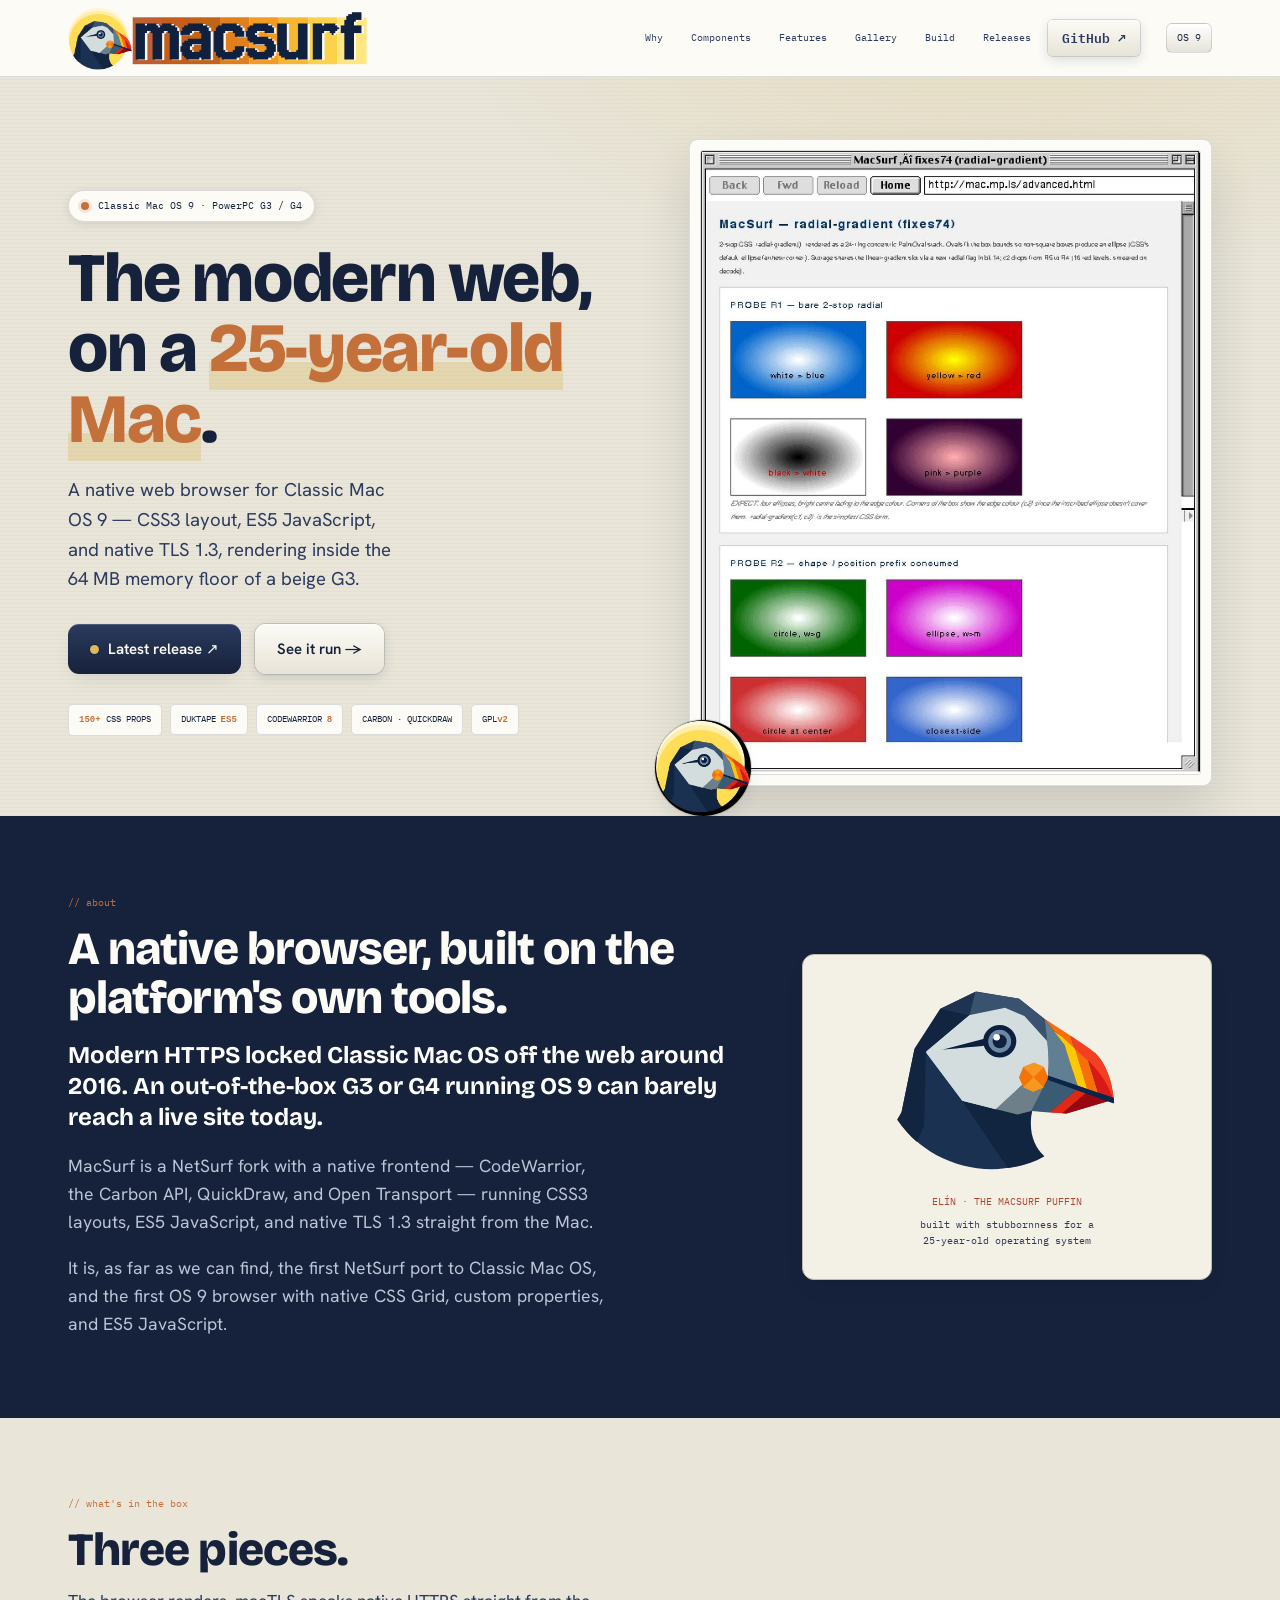
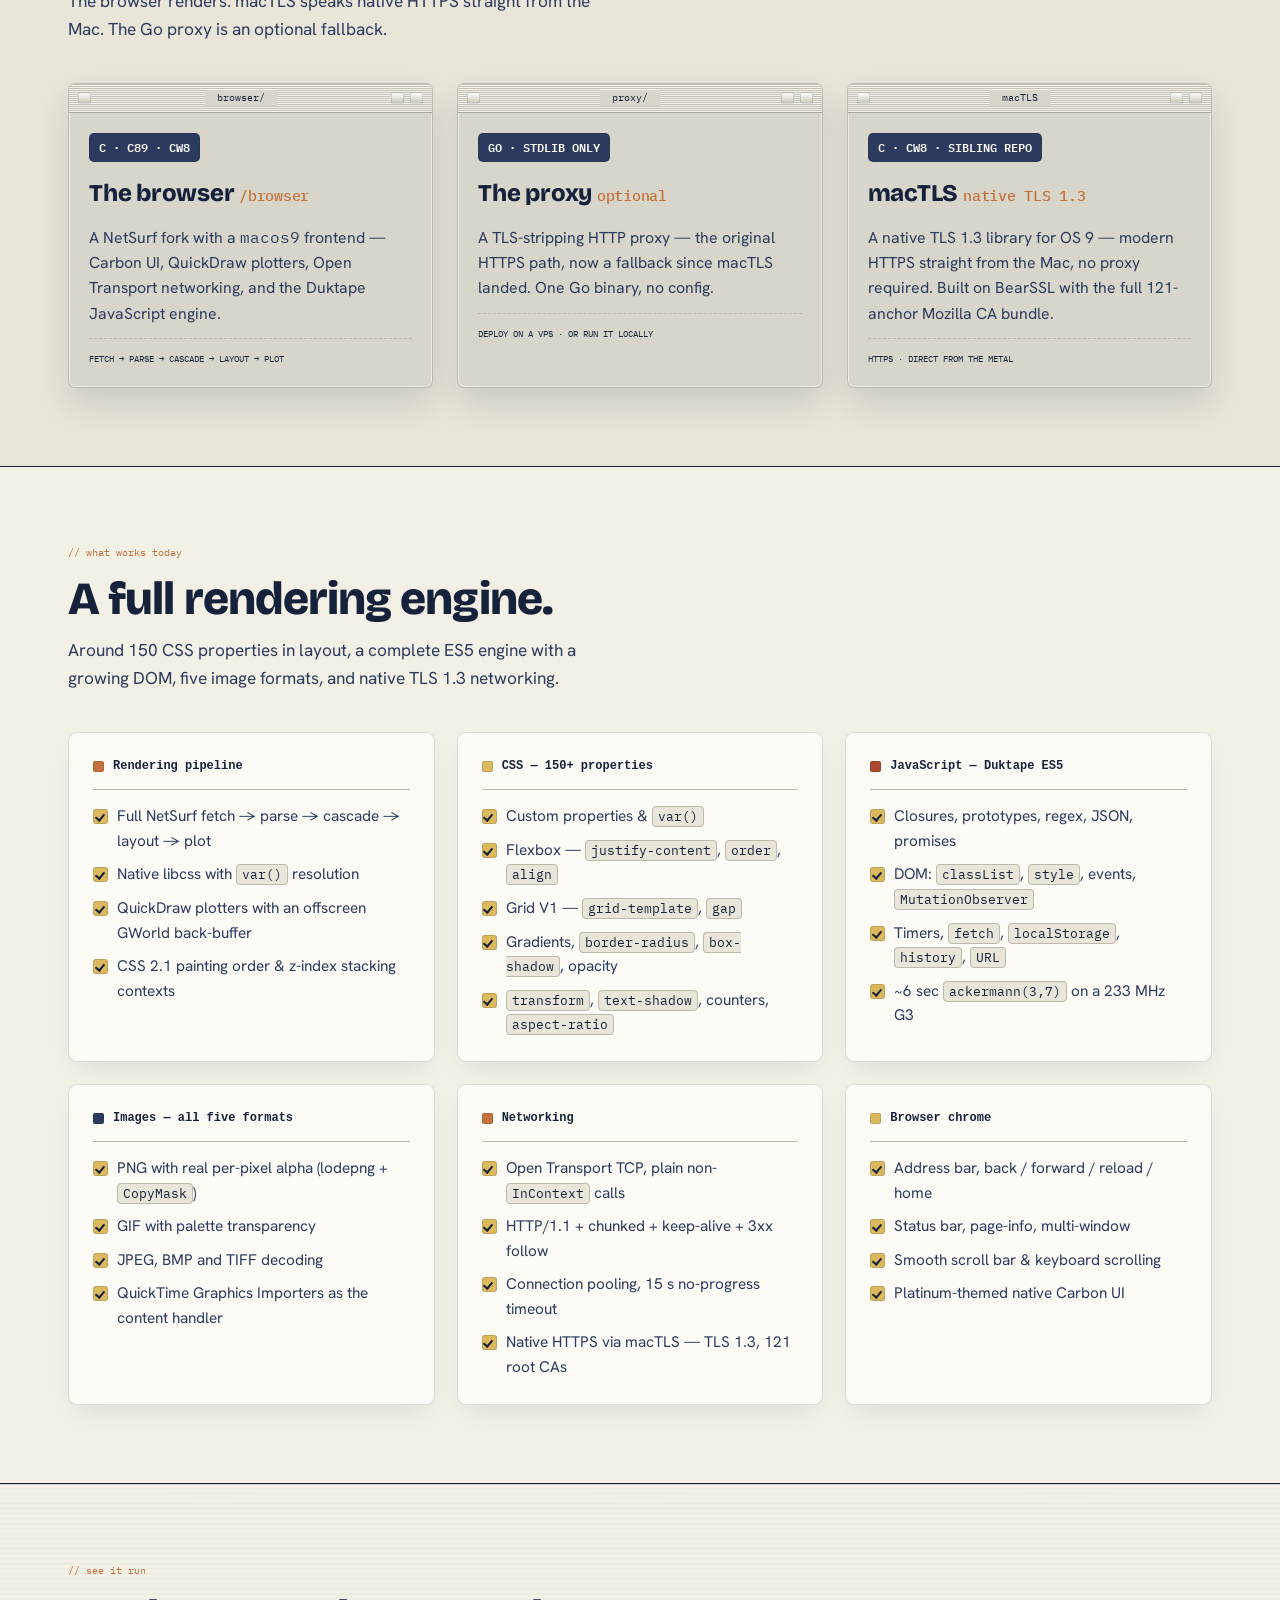
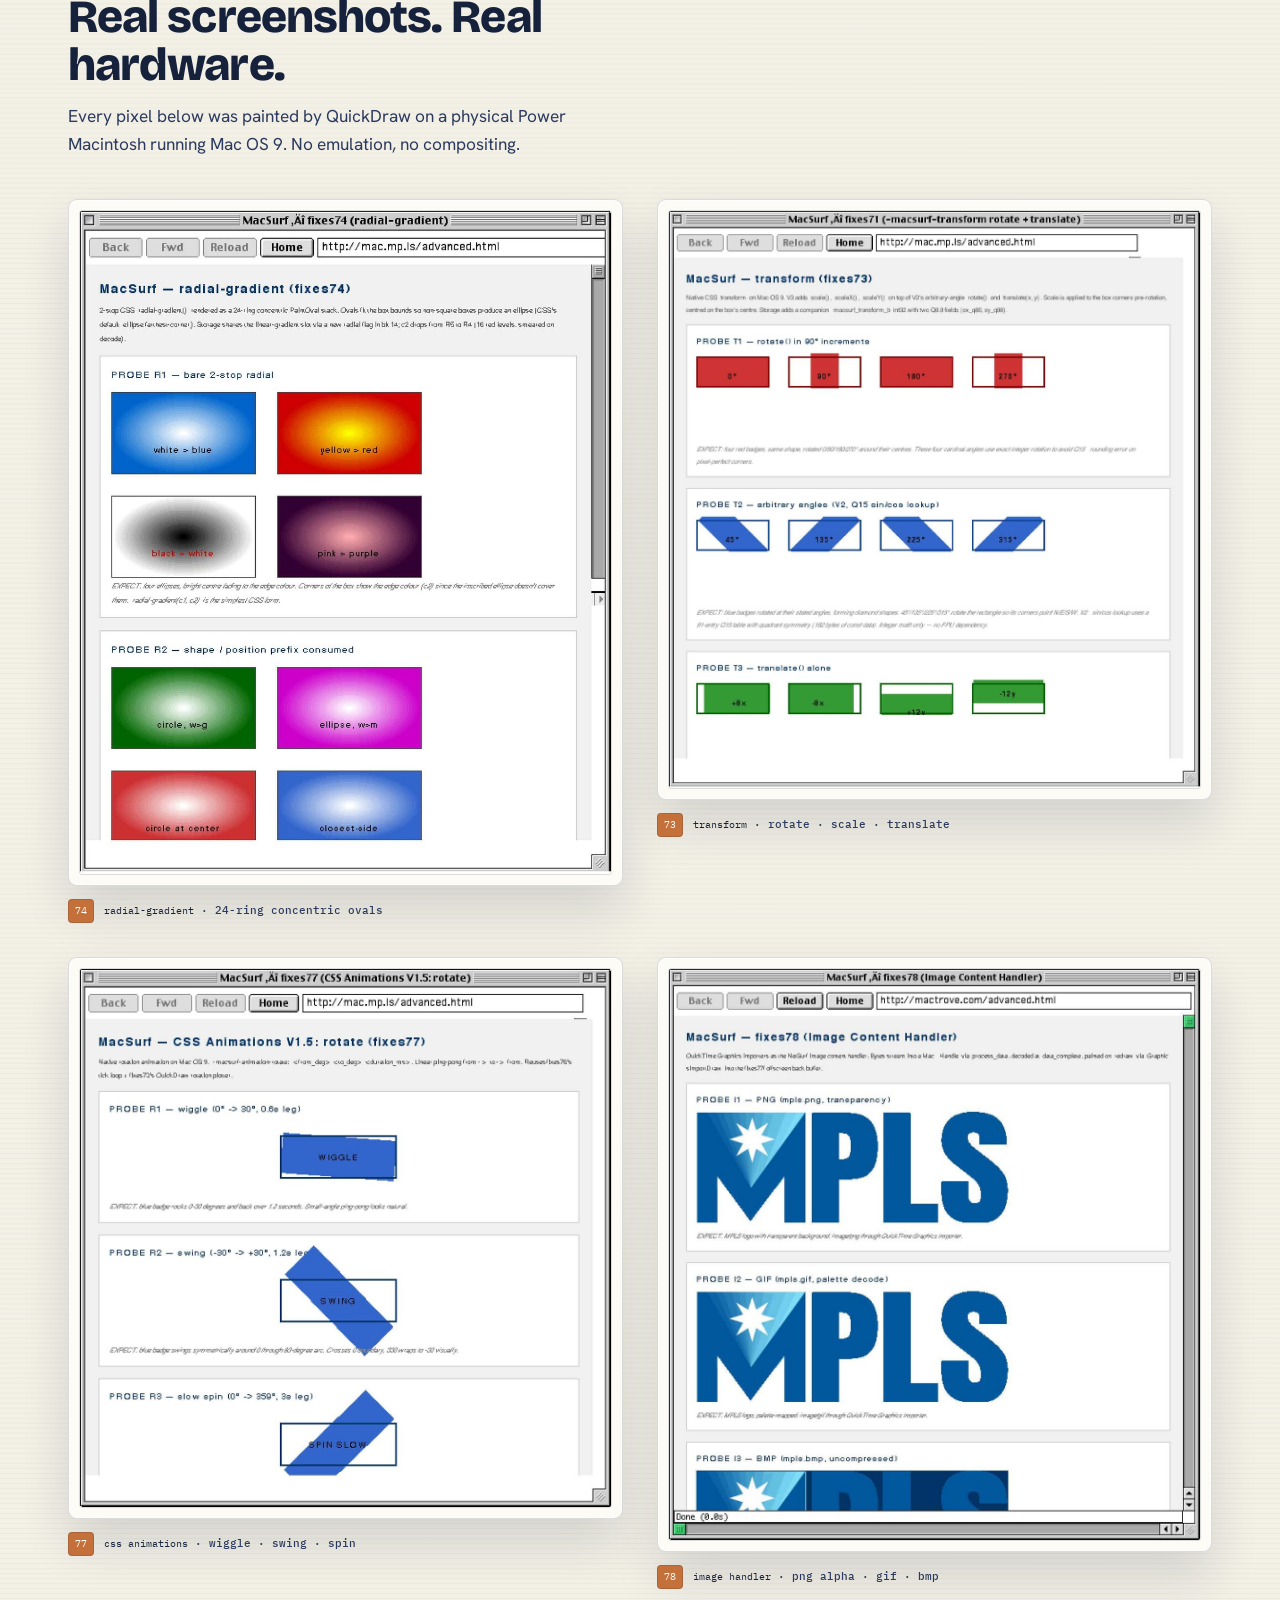
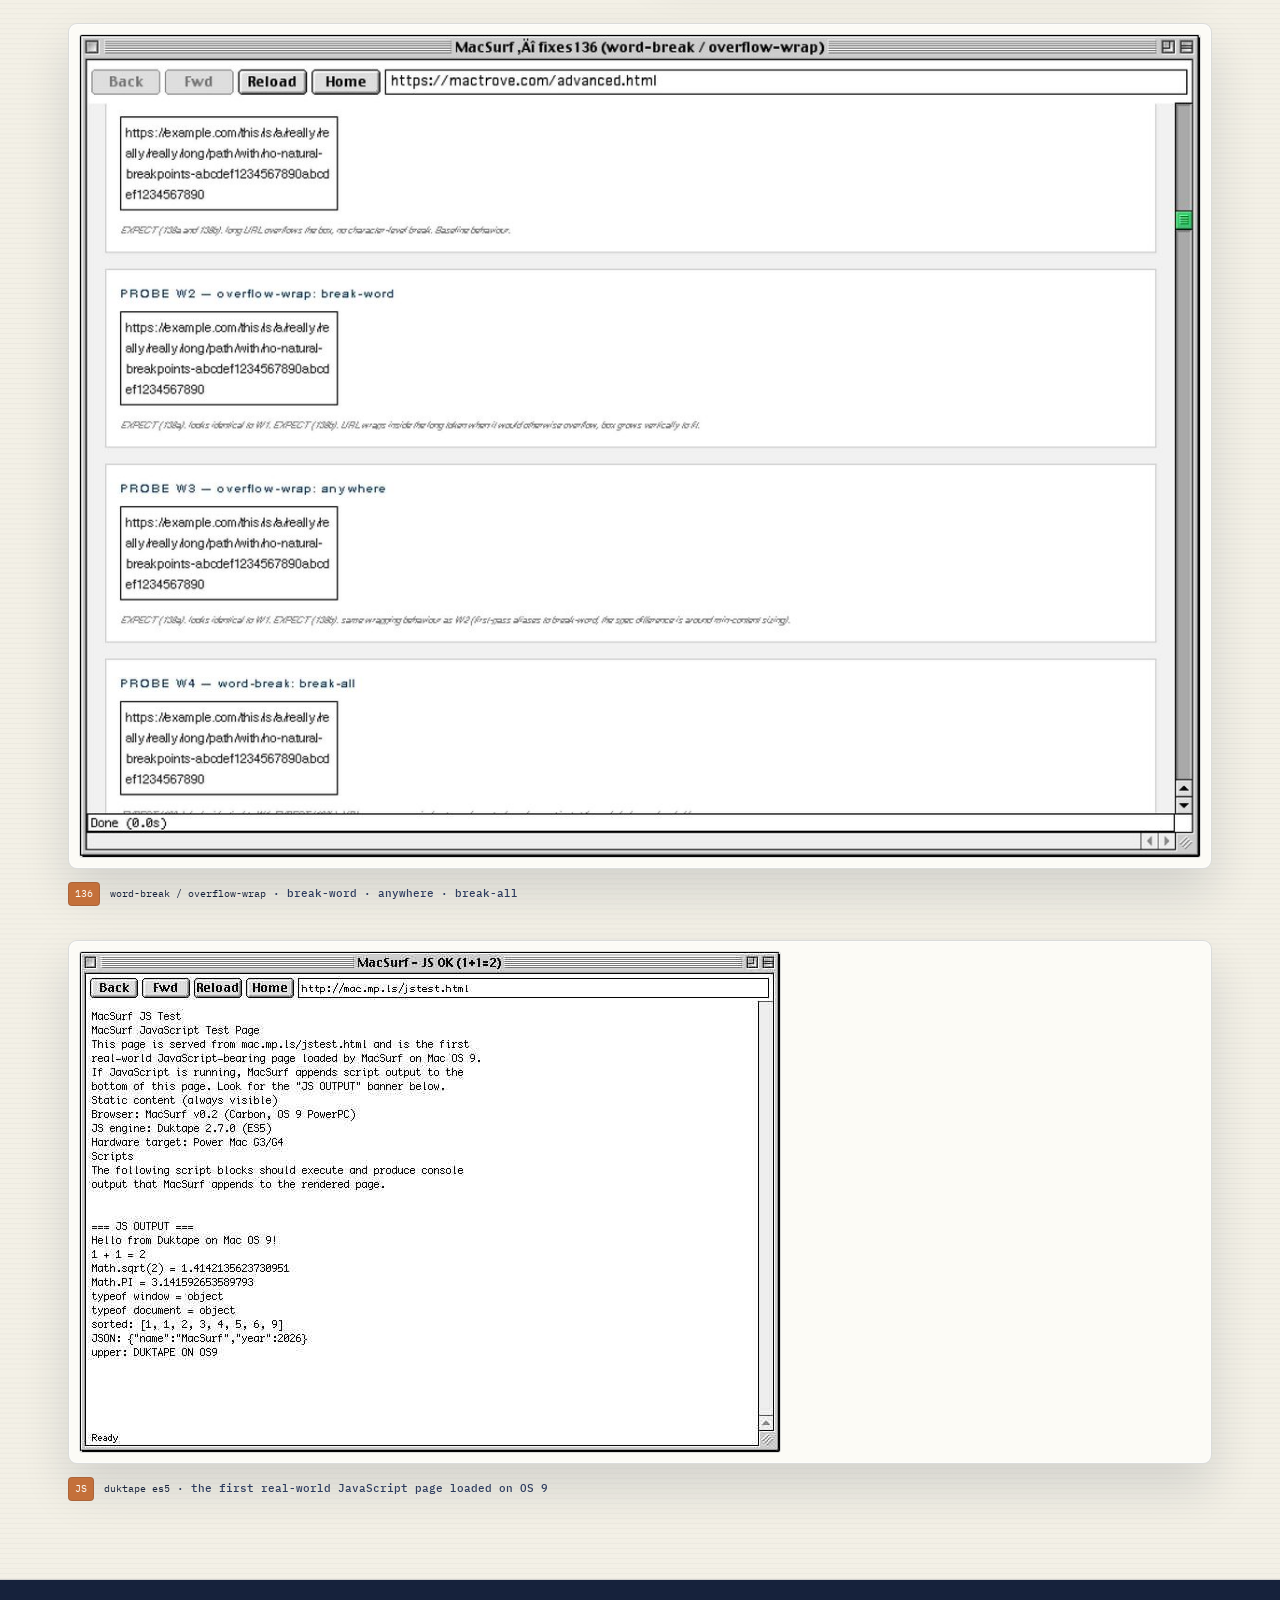
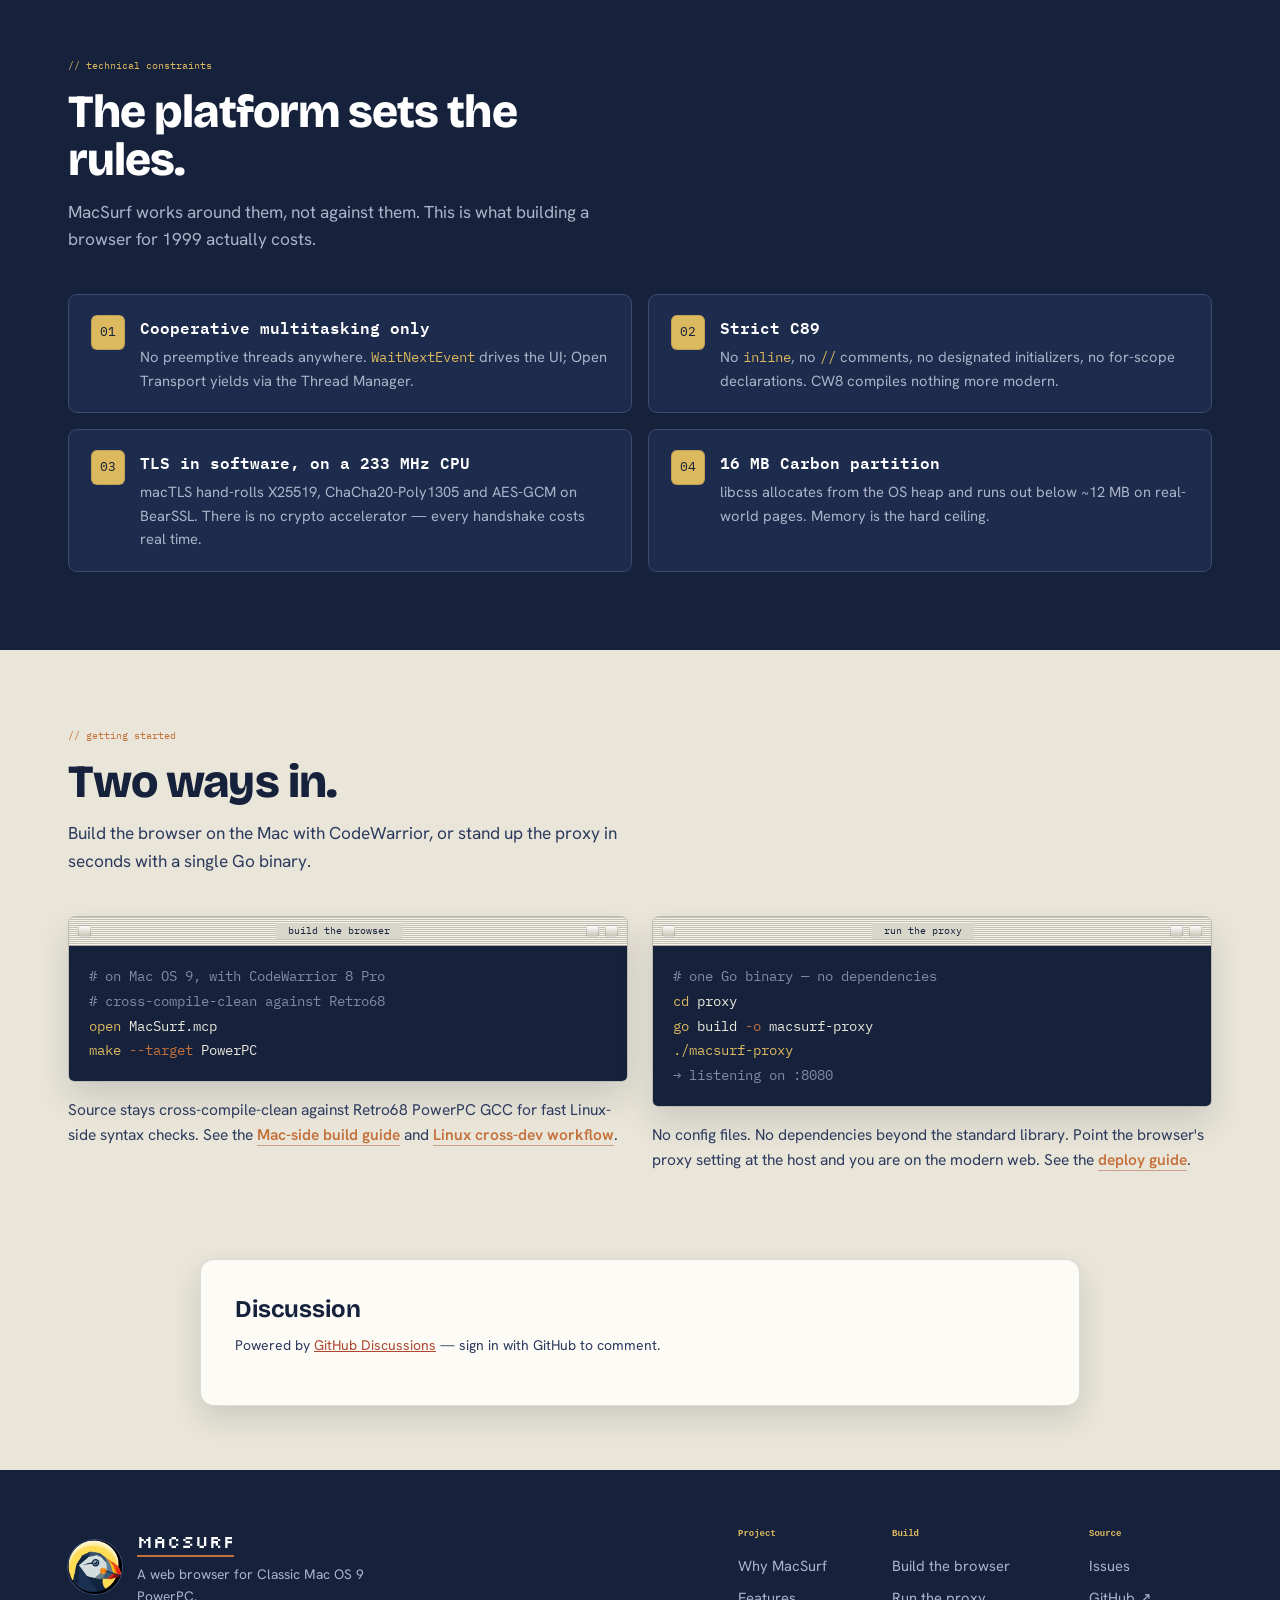
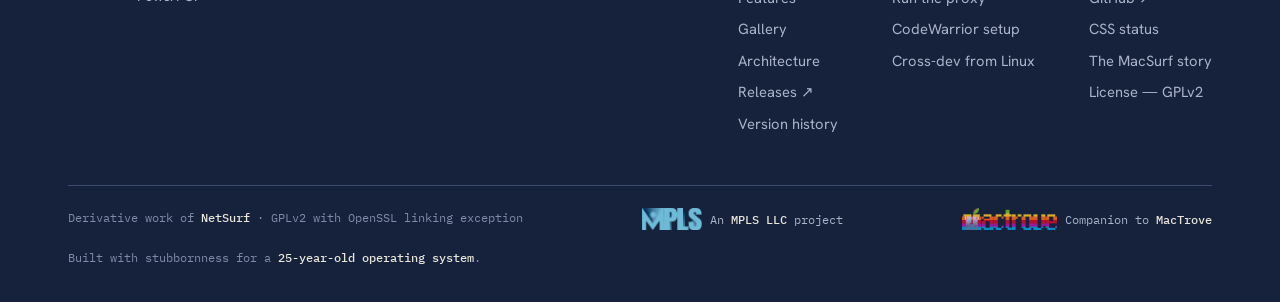
==== commit d5190f31: "Update site to current status; simplify to a showcase; fix releases links - Native TLS 1.3 via macTL" ====
--- a/index.html
+++ b/index.html
@@ -10,21 +10,22 @@
 <link rel="preconnect" href="https://fonts.googleapis.com">
 <link rel="preconnect" href="https://fonts.gstatic.com" crossorigin>
 <link href="https://fonts.googleapis.com/css2?family=Silkscreen:wght@400;700&family=Bricolage+Grotesque:opsz,wght@12..96,500;12..96,700;12..96,800&family=Hanken+Grotesk:wght@400;500;600&family=IBM+Plex+Mono:wght@400;500;600&display=swap" rel="stylesheet">
-<link rel="stylesheet" href="/core.css">
-<link rel="stylesheet" href="/home.css">
+<link rel="stylesheet" href="core.css">
+<link rel="stylesheet" href="home.css">
 </head>
 <body>
 
 <!-- ============ MENU BAR ============ -->
 <header class="menubar">
   <div class="wrap">
-    <a class="brand" href="#top"><img src="/bannerlogo.png" alt="MacSurf" height="32"></a>
+    <a class="brand" href="#top"><img src="bannerlogo.png" alt="MacSurf" height="32"></a>
     <nav class="menu-links">
       <a href="#why">Why</a>
       <a href="#box">Components</a>
       <a href="#works">Features</a>
       <a href="#gallery">Gallery</a>
       <a href="#start">Build</a>
+      <a href="https://github.com/mplsllc/macsurf/releases">Releases</a>
       <a class="btn btn-ghost" href="https://github.com/mplsllc/macsurf" style="padding:8px 14px;font-size:13px;">GitHub ↗</a>
     </nav>
     <span class="clock">OS&nbsp;9</span>
@@ -38,9 +39,9 @@
     <div class="hero-copy">
       <span class="eyebrow rise d1"><span class="dot"></span>Classic Mac OS 9 · PowerPC G3 / G4</span>
       <h1 class="hero-title rise d2">The modern web, on a <em>25-year-old Mac</em>.</h1>
-      <p class="hero-sub rise d3">MacSurf is a real web browser for Classic Mac OS&nbsp;9. <b>Real CSS3. Real ES5 JavaScript. Real PNGs with alpha.</b> Rendering live inside the 64&nbsp;MB memory floor of a beige G3.</p>
+      <p class="hero-sub rise d3">A native web browser for Classic Mac OS&nbsp;9 — CSS3 layout, ES5 JavaScript, and native TLS&nbsp;1.3, rendering inside the 64&nbsp;MB memory floor of a beige G3.</p>
       <div class="hero-cta rise d4">
-        <a class="btn btn-primary" href="#start">Build MacSurf</a>
+        <a class="btn btn-primary" href="https://github.com/mplsllc/macsurf/releases">Latest release ↗</a>
         <a class="btn btn-ghost" href="#gallery">See it run →</a>
       </div>
       <div class="specstrip rise d5">
@@ -62,30 +63,16 @@
 </section>
 </main>
 
-<!-- ============ MARQUEE ============ -->
-<div class="marquee">
-  <div class="marquee-track">
-    <span>REAL <i>CSS3</i></span><span>REAL <i>ES5 JAVASCRIPT</i></span>
-    <span>NATIVE <i>HTTPS</i></span><span>PNG <i>ALPHA</i></span>
-    <span>CSS <i>GRID</i></span><span>OPEN <i>TRANSPORT</i></span>
-    <span>POWERPC <i>G3 / G4</i></span><span>QUICKDRAW <i>PLOTTERS</i></span>
-    <span>REAL <i>CSS3</i></span><span>REAL <i>ES5 JAVASCRIPT</i></span>
-    <span>NATIVE <i>HTTPS</i></span><span>PNG <i>ALPHA</i></span>
-    <span>CSS <i>GRID</i></span><span>OPEN <i>TRANSPORT</i></span>
-    <span>POWERPC <i>G3 / G4</i></span><span>QUICKDRAW <i>PLOTTERS</i></span>
-  </div>
-</div>
-
 <!-- ============ WHY ============ -->
 <section class="why" id="why">
   <div class="wrap">
     <div class="why-grid">
       <div>
-        <span class="sec-kicker">// why MacSurf exists</span>
-        <h2 class="sec-title">The web outgrew Classic&nbsp;Mac OS twenty years ago.</h2>
-        <p class="firstline" style="margin-top:18px;">Modern HTTPS killed it for good around 2016. Today, an out-of-the-box G3 or G4 running OS&nbsp;9 can barely reach a single live website.</p>
-        <p>MacSurf brings the real web back. <b>Not a screenshot proxy. Not a remote terminal.</b> A native browser, built with the tools that were on the platform — CodeWarrior, the Carbon API, QuickDraw, Open Transport — running real CSS3 layouts and real JavaScript.</p>
-        <p>As far as we can find, it is the <b>first serious NetSurf port to Classic Mac OS</b>, and the first browser shipped on Mac OS&nbsp;9 with native CSS Grid, custom properties, and ES5 JavaScript.</p>
+        <span class="sec-kicker">// about</span>
+        <h2 class="sec-title">A native browser, built on the platform's own tools.</h2>
+        <p class="firstline" style="margin-top:18px;">Modern HTTPS locked Classic Mac OS off the web around 2016. An out-of-the-box G3 or G4 running OS&nbsp;9 can barely reach a live site today.</p>
+        <p>MacSurf is a NetSurf fork with a native frontend — CodeWarrior, the Carbon API, QuickDraw, and Open Transport — running CSS3 layouts, ES5 JavaScript, and native TLS&nbsp;1.3 straight from the Mac.</p>
+        <p>It is, as far as we can find, the first NetSurf port to Classic Mac OS, and the first OS&nbsp;9 browser with native CSS Grid, custom properties, and ES5 JavaScript.</p>
       </div>
       <div class="puffin-card">
         <img src="[data-uri]" alt="Puffy, the MacSurf puffin mascot">
@@ -102,8 +89,8 @@
   <div class="wrap">
     <div class="sec-head">
       <span class="sec-kicker">// what's in the box</span>
-      <h2 class="sec-title">Three pieces. One working browser.</h2>
-      <p class="sec-lead">The Mac speaks plain HTTP. The proxy bridges out to the modern, encrypted web — or skip it entirely with native TLS.</p>
+      <h2 class="sec-title">Three pieces.</h2>
+      <p class="sec-lead">The browser renders. macTLS speaks native HTTPS straight from the Mac. The Go proxy is an optional fallback.</p>
     </div>
     <div class="box-grid">
 
@@ -127,21 +114,21 @@
         </div>
         <div class="win-body comp-body">
           <span class="comp-lang">GO · STDLIB ONLY</span>
-          <h3 class="comp-name">The proxy <span class="tag">/proxy</span></h3>
-          <p class="comp-desc">A TLS-stripping HTTP proxy. The Mac sends plain HTTP, the proxy fetches over HTTPS and hands plain HTTP back. One binary, no config.</p>
+          <h3 class="comp-name">The proxy <span class="tag">optional</span></h3>
+          <p class="comp-desc">A TLS-stripping HTTP proxy — the original HTTPS path, now a fallback since macTLS landed. One Go binary, no config.</p>
           <p class="comp-foot">DEPLOY ON A VPS · OR RUN IT LOCALLY</p>
         </div>
       </article>
 
       <article class="win">
         <div class="titlebar"><span class="tb-box"></span>
-          <span class="tb-title">macSSL</span>
+          <span class="tb-title">macTLS</span>
           <span class="tb-right"><span class="tb-box"></span><span class="tb-box"></span></span>
         </div>
         <div class="win-body comp-body">
           <span class="comp-lang">C · CW8 · SIBLING REPO</span>
-          <h3 class="comp-name">macSSL <span class="tag">native TLS</span></h3>
-          <p class="comp-desc">A native TLS&nbsp;1.2 library for OS&nbsp;9 — modern HTTPS straight from the Mac, no proxy required. Built on BearSSL with ten embedded root CAs.</p>
+          <h3 class="comp-name">macTLS <span class="tag">native TLS 1.3</span></h3>
+          <p class="comp-desc">A native TLS&nbsp;1.3 library for OS&nbsp;9 — modern HTTPS straight from the Mac, no proxy required. Built on BearSSL with the full 121-anchor Mozilla CA bundle.</p>
           <p class="comp-foot">HTTPS · DIRECT FROM THE METAL</p>
         </div>
       </article>
@@ -155,8 +142,8 @@
   <div class="wrap">
     <div class="sec-head">
       <span class="sec-kicker">// what works today</span>
-      <h2 class="sec-title">A full rendering engine, not a demo.</h2>
-      <p class="sec-lead">Around 150 CSS properties consumed in layout, a complete ES5 engine, five image formats, and real cooperative-multitasking networking.</p>
+      <h2 class="sec-title">A full rendering engine.</h2>
+      <p class="sec-lead">Around 150 CSS properties in layout, a complete ES5 engine with a growing DOM, five image formats, and native TLS&nbsp;1.3 networking.</p>
     </div>
     <div class="feat-grid">
 
@@ -184,9 +171,9 @@
       <div class="feat">
         <h3><span class="pip" style="background:var(--rust)"></span>JavaScript — Duktape ES5</h3>
         <ul>
-          <li>Closures, prototypes, regex, JSON</li>
-          <li>Promises via polyfill, deep recursion</li>
-          <li>Live Mandelbrot computed in-page</li>
+          <li>Closures, prototypes, regex, JSON, promises</li>
+          <li>DOM: <code>classList</code>, <code>style</code>, events, <code>MutationObserver</code></li>
+          <li>Timers, <code>fetch</code>, <code>localStorage</code>, <code>history</code>, <code>URL</code></li>
           <li>~6&nbsp;sec <code>ackermann(3,7)</code> on a 233&nbsp;MHz G3</li>
         </ul>
       </div>
@@ -207,7 +194,7 @@
           <li>Open Transport TCP, plain non-<code>InContext</code> calls</li>
           <li>HTTP/1.1 + chunked + keep-alive + 3xx follow</li>
           <li>Connection pooling, 15&nbsp;s no-progress timeout</li>
-          <li>HTTPS via the Go proxy or native macSSL</li>
+          <li>Native HTTPS via macTLS — TLS&nbsp;1.3, 121 root CAs</li>
         </ul>
       </div>
 
@@ -299,8 +286,8 @@
         <p>No <code>inline</code>, no <code>//</code> comments, no designated initializers, no for-scope declarations. CW8 compiles nothing more modern.</p></div>
       </div>
       <div class="rule"><span class="idx">03</span>
-        <div><h4>No HTTPS in the browser</h4>
-        <p>Without macSSL, all TLS is handled by the proxy — the Mac speaks plain HTTP and the proxy bridges out.</p></div>
+        <div><h4>TLS in software, on a 233&nbsp;MHz CPU</h4>
+        <p>macTLS hand-rolls X25519, ChaCha20-Poly1305 and AES-GCM on BearSSL. There is no crypto accelerator — every handshake costs real time.</p></div>
       </div>
       <div class="rule"><span class="idx">04</span>
         <div><h4>16 MB Carbon partition</h4>
@@ -333,7 +320,7 @@
             <span class="p">make</span> <span class="o">--target</span> PowerPC<br>
           </div>
         </div>
-        <p class="start-note">Source stays cross-compile-clean against Retro68 PowerPC GCC for fast Linux-side syntax checks. See the <a href="/build.html">Mac-side build guide</a> and <a href="/cross-dev.html">Linux cross-dev workflow</a>.</p>
+        <p class="start-note">Source stays cross-compile-clean against Retro68 PowerPC GCC for fast Linux-side syntax checks. See the <a href="build.html">Mac-side build guide</a> and <a href="cross-dev.html">Linux cross-dev workflow</a>.</p>
       </div>
 
       <div>
@@ -350,7 +337,7 @@
             <span class="c">→ listening on :8080</span>
           </div>
         </div>
-        <p class="start-note">No config files. No dependencies beyond the standard library. Point the browser's proxy setting at the host and you are on the modern web. See the <a href="/proxy.html">deploy guide</a>.</p>
+        <p class="start-note">No config files. No dependencies beyond the standard library. Point the browser's proxy setting at the host and you are on the modern web. See the <a href="proxy.html">deploy guide</a>.</p>
       </div>
 
     </div>
@@ -395,34 +382,35 @@
           <a href="#why">Why MacSurf</a>
           <a href="#works">Features</a>
           <a href="#gallery">Gallery</a>
-          <a href="/architecture.html">Architecture</a>
-          <a href="/history.html">Version history</a>
+          <a href="architecture.html">Architecture</a>
+          <a href="https://github.com/mplsllc/macsurf/releases">Releases ↗</a>
+          <a href="history.html">Version history</a>
         </div>
         <div class="foot-col">
           <h5>Build</h5>
-          <a href="/build.html">Build the browser</a>
-          <a href="/proxy.html">Run the proxy</a>
-          <a href="/build.html">CodeWarrior setup</a>
-          <a href="/cross-dev.html">Cross-dev from Linux</a>
+          <a href="build.html">Build the browser</a>
+          <a href="proxy.html">Run the proxy</a>
+          <a href="build.html">CodeWarrior setup</a>
+          <a href="cross-dev.html">Cross-dev from Linux</a>
         </div>
         <div class="foot-col">
           <h5>Source</h5>
-          <a href="/issues.html">Issues</a>
+          <a href="issues.html">Issues</a>
           <a href="https://github.com/mplsllc/macsurf">GitHub ↗</a>
-          <a href="/css.html">CSS status</a>
-          <a href="/story.html">The MacSurf story</a>
-          <a href="/license.html">License — GPLv2</a>
+          <a href="css.html">CSS status</a>
+          <a href="story.html">The MacSurf story</a>
+          <a href="license.html">License — GPLv2</a>
         </div>
       </div>
     </div>
     <div class="foot-bar">
       <span>Derivative work of <b>NetSurf</b> · GPLv2 with OpenSSL linking exception</span>
       <a class="mpls-mark" href="https://mp.ls/" rel="noopener">
-        <img src="/img/mpls-darklogo.png" alt="MPLS LLC" height="22" style="height:22px;width:auto;">
+        <img src="img/mpls-darklogo.png" alt="MPLS LLC" height="22" style="height:22px;width:auto;">
         <span>An <b>MPLS LLC</b> project</span>
       </a>
       <a class="mpls-mark" href="https://mactrove.com/" rel="noopener">
-        <img src="/img/mactrove-logo.png" alt="MacTrove" style="height:22px;width:auto;">
+        <img src="img/mactrove-logo.png" alt="MacTrove" style="height:22px;width:auto;">
         <span>Companion to <b>MacTrove</b></span>
       </a>
       <span>Built with stubbornness for a <b>25-year-old operating system</b>.</span>
--- a/core.css
+++ b/core.css
@@ -8,12 +8,13 @@
   --platinum:#d8d5ca;
   --platinum-d:#bdb9ab;
   --white:#fcfbf6;
-  --yellow:#ffce39;
-  --yellow-d:#f0b81e;
-  --orange:#e8771b;
-  --rust:#c6371d;
+  --yellow:#dcb85e;
+  --yellow-d:#c29a3a;
+  --orange:#c4703a;
+  --rust:#ad482f;
   --line:#1a2440;
-  --shadow:rgba(22,34,60,.22);
+  --hair:rgba(22,34,60,.15);
+  --shadow:rgba(22,34,60,.14);
   font-synthesis-weight:none;
 }
 *{box-sizing:border-box;margin:0;padding:0;}
@@ -30,20 +31,20 @@
 body::before{
   content:"";position:fixed;inset:0;z-index:-2;pointer-events:none;
   background:
-    radial-gradient(900px 520px at 78% -4%, rgba(255,206,57,.42), transparent 62%),
-    repeating-linear-gradient(0deg, rgba(22,34,60,.045) 0 1px, transparent 1px 4px);
+    radial-gradient(900px 520px at 78% -4%, rgba(220,184,94,.20), transparent 62%),
+    repeating-linear-gradient(0deg, rgba(22,34,60,.026) 0 1px, transparent 1px 4px);
 }
 a{color:inherit;}
 img{display:block;max-width:100%;}
 .wrap{max-width:1200px;margin:0 auto;padding:0 28px;}
 .mono{font-family:'IBM Plex Mono',monospace;}
-.pixel{font-family:'Silkscreen',monospace;letter-spacing:.02em;}
+.pixel{font-family:'IBM Plex Mono',monospace;letter-spacing:.02em;}
 
 /* ---------- menu bar ---------- */
 .menubar{
   position:sticky;top:0;z-index:80;
   background:var(--white);
-  border-bottom:1.5px solid var(--line);
+  border-bottom:1px solid var(--hair);
   box-shadow:0 1px 0 rgba(255,255,255,.6) inset;
 }
 .menubar .wrap{display:flex;align-items:center;gap:26px;min-height:76px;max-width:1200px;flex-wrap:wrap;}
@@ -51,15 +52,15 @@
 .brand img{display:block;height:clamp(40px,12vw,64px);width:auto;max-width:none;}
 .menu-links{display:flex;gap:6px;margin-left:auto;align-items:center;flex-wrap:wrap;}
 .menu-links a{
-  font-family:'Silkscreen',monospace;font-size:10px;
+  font-family:'IBM Plex Mono',monospace;font-size:10px;
   text-decoration:none;color:var(--ink-2);
   padding:7px 11px;border-radius:5px;transition:.15s;
 }
 .menu-links a:hover{background:var(--paper);color:var(--ink);}
 .menu-links a.active{background:var(--paper);color:var(--ink);}
 .clock{
-  font-family:'Silkscreen',monospace;font-size:10px;color:var(--ink);
-  border:1.5px solid var(--line);border-radius:6px;padding:6px 10px;
+  font-family:'IBM Plex Mono',monospace;font-size:10px;color:var(--ink);
+  border:1px solid var(--hair);border-radius:6px;padding:6px 10px;
   background:linear-gradient(#fff,#e6e3d8);
 }
 
@@ -67,7 +68,7 @@
 .discuss{max-width:936px;margin:8px auto 64px;padding:0 28px;}
 .discuss-card{
   background:var(--white);
-  border:1.5px solid var(--line);
+  border:1px solid var(--hair);
   border-radius:14px;
   box-shadow:0 12px 30px var(--shadow);
   padding:30px 34px;
--- a/home.css
+++ b/home.css
@@ -12,17 +12,15 @@
     color:var(--white);
     background:linear-gradient(var(--ink-2),var(--ink));
     box-shadow:
-      0 0 0 1.5px var(--line),
-      0 1px 0 rgba(255,255,255,.28) inset,
-      0 6px 0 -1px rgba(22,34,60,.35),
-      0 12px 22px var(--shadow);
+      0 1px 0 rgba(255,255,255,.16) inset,
+      0 8px 20px -8px var(--shadow);
   }
   .btn-primary::before{content:"";width:9px;height:9px;border-radius:50%;
     background:var(--yellow);box-shadow:0 0 0 1px var(--line);}
   .btn-ghost{
     color:var(--ink);
     background:linear-gradient(var(--white),#e7e3d6);
-    box-shadow:0 0 0 1.5px var(--line),0 1px 0 rgba(255,255,255,.7) inset,0 4px 12px var(--shadow);
+    box-shadow:0 0 0 1px var(--hair),0 1px 0 rgba(255,255,255,.7) inset,0 4px 12px var(--shadow);
   }
   .btn:hover{transform:translateY(-2px);}
   .btn:active{transform:translateY(1px);}
@@ -30,23 +28,23 @@
   /* ---------- mac window frame ---------- */
   .win{
     background:var(--platinum);
-    border:1.5px solid var(--line);
+    border:1px solid var(--hair);
     border-radius:7px;
     box-shadow:0 0 0 1px rgba(255,255,255,.5) inset, 0 16px 34px var(--shadow);
   }
   .titlebar{
     display:flex;align-items:center;gap:8px;
-    padding:6px 9px;border-bottom:1.5px solid var(--line);
+    padding:6px 9px;border-bottom:1px solid var(--hair);
     background:
       repeating-linear-gradient(0deg,#f4f2ea 0 1px,#c4c0b3 1px 2px);
     border-radius:5px 5px 0 0;
   }
   .tb-box{
-    width:13px;height:12px;border:1.5px solid var(--line);border-radius:2.5px;
+    width:13px;height:12px;border:1px solid var(--hair);border-radius:2.5px;
     background:linear-gradient(#fdfdfb,#c9c5b8);flex:none;
   }
   .tb-title{
-    margin:0 auto;font-family:'Silkscreen',monospace;font-size:10px;
+    margin:0 auto;font-family:'IBM Plex Mono',monospace;font-size:10px;
     color:var(--ink);background:var(--platinum);padding:0 12px;
     white-space:nowrap;
   }
@@ -58,20 +56,20 @@
   .hero-grid{display:grid;grid-template-columns:1.04fr .96fr;gap:54px;align-items:center;}
   .eyebrow{
     display:inline-flex;align-items:center;gap:9px;
-    font-family:'Silkscreen',monospace;font-size:10px;color:var(--ink);
-    background:var(--white);border:1.5px solid var(--line);
+    font-family:'IBM Plex Mono',monospace;font-size:10px;color:var(--ink);
+    background:var(--white);border:1px solid var(--hair);
     padding:7px 12px;border-radius:20px;
-    box-shadow:0 3px 0 -1px var(--shadow);
+    box-shadow:0 2px 8px rgba(22,34,60,.10);
   }
   .eyebrow .dot{width:8px;height:8px;border-radius:50%;background:var(--orange);
-    box-shadow:0 0 0 3px rgba(232,119,27,.25);}
+    box-shadow:0 0 0 3px rgba(196,112,58,.16);}
   h1.hero-title{
     font-family:'Bricolage Grotesque',sans-serif;font-weight:800;
     font-size:clamp(2.7rem,5.4vw,4.35rem);line-height:1.02;
     letter-spacing:-.02em;margin:22px 0 0;
   }
   h1.hero-title em{font-style:normal;color:var(--orange);
-    background:linear-gradient(transparent 64%, rgba(255,206,57,.55) 0);}
+    background:linear-gradient(transparent 66%, rgba(220,184,94,.34) 0);}
   .hero-sub{
     font-size:1.16rem;color:var(--ink-2);max-width:34ch;margin-top:20px;
   }
@@ -81,8 +79,8 @@
     display:flex;gap:8px;flex-wrap:wrap;margin-top:30px;
   }
   .chip{
-    font-family:'Silkscreen',monospace;font-size:9px;color:var(--ink);
-    background:var(--white);border:1.5px solid var(--line);
+    font-family:'IBM Plex Mono',monospace;font-size:9px;color:var(--ink);
+    background:var(--white);border:1px solid var(--hair);
     padding:7px 10px;border-radius:5px;
   }
   .chip b{color:var(--orange);}
@@ -90,30 +88,32 @@
   /* hero screenshot plate */
   .plate{
     background:var(--white);
-    border:1.5px solid var(--line);
+    border:1px solid var(--hair);
     padding:10px;border-radius:9px;
     box-shadow:0 0 0 1px rgba(255,255,255,.6) inset, 0 24px 48px var(--shadow);
   }
-  .plate img{border:1.5px solid var(--line);border-radius:3px;}
-  .hero-plate{transform:rotate(-1.6deg);}
+  .plate img{border:1px solid var(--hair);border-radius:3px;}
+  .hero-plate{transform:none;}
   .hero-stack{position:relative;}
   .hero-stack .float-badge{
     position:absolute;left:-34px;bottom:-30px;width:96px;height:96px;
-    border-radius:50%;box-shadow:0 0 0 2px var(--line),0 12px 24px var(--shadow);
+    border-radius:50%;box-shadow:0 0 0 1px var(--hair),0 10px 22px -8px var(--shadow);
     background:var(--white);
   }
   .hero-stack .stamp{
+    display:none;
     position:absolute;right:-18px;top:-22px;
-    font-family:'Silkscreen',monospace;font-size:10px;color:var(--white);
-    background:var(--rust);border:1.5px solid var(--line);
+    font-family:'IBM Plex Mono',monospace;font-size:10px;color:var(--white);
+    background:var(--rust);border:1px solid var(--hair);
     padding:9px 12px;border-radius:7px;transform:rotate(7deg);
     box-shadow:0 6px 14px var(--shadow);text-align:center;line-height:1.5;
   }
 
   /* ---------- marquee ---------- */
   .marquee{
-    margin-top:46px;border-top:1.5px solid var(--line);
-    border-bottom:1.5px solid var(--line);
+    display:none;
+    margin-top:46px;border-top:1px solid var(--hair);
+    border-bottom:1px solid var(--hair);
     background:var(--ink);overflow:hidden;
   }
   .marquee-track{
@@ -122,7 +122,7 @@
     animation:slide 26s linear infinite;
   }
   .marquee-track span{
-    font-family:'Silkscreen',monospace;font-size:11px;color:var(--yellow);
+    font-family:'IBM Plex Mono',monospace;font-size:11px;color:var(--yellow);
   }
   .marquee-track span i{color:#f3efe1;font-style:normal;}
   .marquee-track span::after{content:"✦";margin-left:34px;color:var(--orange);}
@@ -132,7 +132,7 @@
   section{padding:78px 0;}
   .sec-head{margin-bottom:40px;max-width:62ch;}
   .sec-kicker{
-    font-family:'Silkscreen',monospace;font-size:10px;color:var(--orange);
+    font-family:'IBM Plex Mono',monospace;font-size:10px;color:var(--orange);
     display:block;margin-bottom:14px;
   }
   .sec-title{
@@ -144,13 +144,10 @@
   /* ---------- why (dark) ---------- */
   .why{
     background:var(--ink);color:#e9e6da;
-    border-top:1.5px solid var(--line);border-bottom:1.5px solid var(--line);
+    border-top:1px solid var(--hair);border-bottom:1px solid var(--hair);
     position:relative;overflow:hidden;
   }
-  .why::after{
-    content:"";position:absolute;right:-90px;top:-60px;width:420px;height:420px;
-    border-radius:50%;background:radial-gradient(circle,rgba(255,206,57,.22),transparent 68%);
-  }
+  .why::after{display:none;}
   .why .sec-title{color:var(--white);}
   .why-grid{display:grid;grid-template-columns:1.5fr .9fr;gap:50px;align-items:center;}
   .why p{color:#bcc4d6;font-size:1.1rem;margin-top:18px;max-width:54ch;}
@@ -160,13 +157,13 @@
     font-size:1.5rem;color:#fff;line-height:1.3;margin-top:0;
   }
   .puffin-card{
-    background:var(--paper-2);border:1.5px solid var(--platinum-d);border-radius:12px;
+    background:var(--paper-2);border:1px solid var(--platinum-d);border-radius:12px;
     padding:30px;text-align:center;
-    box-shadow:0 6px 18px rgba(0,0,0,.22);
+    box-shadow:0 10px 26px -10px rgba(0,0,0,.16);
   }
   .puffin-card img{width:100%;max-width:230px;margin:0 auto;}
   .puffin-card .cap{
-    font-family:'Silkscreen',monospace;font-size:10px;color:var(--rust);
+    font-family:'IBM Plex Mono',monospace;font-size:10px;color:var(--rust);
     margin-top:18px;
   }
   .puffin-card .cap span{color:var(--ink-2);display:block;margin-top:7px;}
@@ -177,7 +174,7 @@
   .comp-lang{
     font-family:'IBM Plex Mono',monospace;font-size:12px;font-weight:600;
     color:var(--white);background:var(--ink-2);align-self:flex-start;
-    padding:4px 9px;border-radius:5px;border:1.5px solid var(--line);
+    padding:4px 9px;border-radius:5px;border:1px solid var(--hair);
   }
   .comp-name{
     font-family:'Bricolage Grotesque',sans-serif;font-weight:800;font-size:1.5rem;
@@ -187,24 +184,24 @@
     color:var(--orange);font-weight:500;}
   .comp-desc{color:var(--ink-2);font-size:.99rem;}
   .comp-foot{
-    margin-top:auto;font-family:'Silkscreen',monospace;font-size:9px;
-    color:var(--ink);border-top:1.5px dashed var(--platinum-d);padding-top:13px;
+    margin-top:auto;font-family:'IBM Plex Mono',monospace;font-size:9px;
+    color:var(--ink);border-top:1px dashed var(--platinum-d);padding-top:13px;
   }
 
   /* ---------- works: feature panels ---------- */
   .feat-grid{display:grid;grid-template-columns:repeat(3,1fr);gap:22px;}
   .feat{
-    background:var(--white);border:1.5px solid var(--line);border-radius:9px;
-    padding:24px;box-shadow:0 8px 0 -3px var(--shadow);
+    background:var(--white);border:1px solid var(--hair);border-radius:9px;
+    padding:24px;box-shadow:0 12px 28px -12px var(--shadow);
   }
   .feat h3{
-    font-family:'Silkscreen',monospace;font-size:12px;color:var(--ink);
+    font-family:'IBM Plex Mono',monospace;font-size:12px;color:var(--ink);
     padding-bottom:13px;margin-bottom:14px;
-    border-bottom:1.5px solid var(--platinum-d);
+    border-bottom:1px solid var(--platinum-d);
     display:flex;align-items:center;gap:9px;
   }
   .feat h3 .pip{width:11px;height:11px;border-radius:2px;flex:none;
-    border:1.5px solid var(--line);}
+    border:1px solid var(--hair);}
   .feat ul{list-style:none;display:flex;flex-direction:column;gap:9px;}
   .feat li{
     font-size:.96rem;color:var(--ink-2);padding-left:24px;position:relative;
@@ -212,7 +209,7 @@
   .feat li::before{
     content:"";position:absolute;left:0;top:.32em;
     width:13px;height:13px;border-radius:3px;
-    background:var(--yellow);border:1.5px solid var(--line);
+    background:var(--yellow);border:1px solid var(--hair);
   }
   .feat li::after{
     content:"";position:absolute;left:3.5px;top:.52em;
@@ -226,21 +223,21 @@
   /* ---------- gallery (desktop) ---------- */
   .gallery{
     background:var(--paper-2);
-    border-top:1.5px solid var(--line);border-bottom:1.5px solid var(--line);
-    background-image:repeating-linear-gradient(0deg,rgba(22,34,60,.05) 0 1px,transparent 1px 5px);
+    border-top:1px solid var(--hair);border-bottom:1px solid var(--hair);
+    background-image:repeating-linear-gradient(0deg,rgba(22,34,60,.03) 0 1px,transparent 1px 5px);
   }
   .shots{display:grid;grid-template-columns:repeat(2,1fr);gap:34px;}
   .shot{transition:transform .16s;}
-  .shot:nth-child(odd){transform:rotate(-.9deg);}
-  .shot:nth-child(even){transform:rotate(.9deg);}
+  .shot:nth-child(odd){transform:none;}
+  .shot:nth-child(even){transform:none;}
   .shot:hover{transform:rotate(0) translateY(-5px) scale(1.012);z-index:2;position:relative;}
   .shot .cap{
     display:flex;align-items:baseline;gap:10px;margin-top:13px;
-    font-family:'Silkscreen',monospace;font-size:10px;color:var(--ink);
+    font-family:'IBM Plex Mono',monospace;font-size:10px;color:var(--ink);
   }
   .shot .cap .num{
     color:var(--white);background:var(--orange);
-    border:1.5px solid var(--line);border-radius:4px;padding:3px 6px;flex:none;
+    border:1px solid var(--hair);border-radius:4px;padding:3px 6px;flex:none;
   }
   .shot .cap .desc{color:var(--ink-2);font-family:'IBM Plex Mono',monospace;
     font-size:11px;font-weight:500;}
@@ -257,12 +254,12 @@
   .rules .sec-lead{color:#aab3c8;}
   .rule-list{display:grid;grid-template-columns:repeat(2,1fr);gap:16px;margin-top:8px;}
   .rule{
-    background:#1d2c4c;border:1.5px solid #3a4a72;border-radius:9px;
+    background:#1d2c4c;border:1px solid #3a4a72;border-radius:9px;
     padding:20px 22px;display:flex;gap:15px;align-items:flex-start;
   }
   .rule .idx{
-    font-family:'Silkscreen',monospace;font-size:13px;color:var(--ink);
-    background:var(--yellow);border:1.5px solid var(--line);border-radius:6px;
+    font-family:'IBM Plex Mono',monospace;font-size:13px;color:var(--ink);
+    background:var(--yellow);border:1px solid var(--hair);border-radius:6px;
     padding:6px 8px;flex:none;
   }
   .rule h4{font-family:'IBM Plex Mono',monospace;font-size:.98rem;color:#fff;
@@ -282,30 +279,30 @@
   .term .o{color:var(--orange);}
   .start-note{margin-top:16px;color:var(--ink-2);font-size:.97rem;}
   .start-note a{color:var(--orange);font-weight:600;text-decoration:none;
-    border-bottom:1.5px solid rgba(232,119,27,.4);}
+    border-bottom:1px solid rgba(173,72,47,.45);}
   .start-note a:hover{border-bottom-color:var(--orange);}
 
   /* ---------- footer ---------- */
   footer{
     background:var(--ink);color:#aab3c8;
-    border-top:1.5px solid var(--line);padding:56px 0 34px;
+    border-top:1px solid var(--hair);padding:56px 0 34px;
   }
   .foot-top{display:flex;justify-content:space-between;gap:40px;flex-wrap:wrap;
     align-items:flex-start;}
   .foot-brand{display:flex;gap:15px;align-items:center;}
   .foot-brand img{width:54px;height:54px;border-radius:50%;
-    box-shadow:0 0 0 1.5px #3a4a72;}
-  .foot-brand .word{font-family:'Silkscreen',monospace;font-size:20px;color:#fff;
-    border-bottom:3px solid var(--orange);padding-bottom:2px;}
+    box-shadow:0 0 0 1px #3a4a72;}
+  .foot-brand .word{font-family:'Silkscreen',monospace;font-size:18px;color:#fff;
+    border-bottom:2px solid var(--orange);padding-bottom:2px;}
   .foot-brand p{font-size:.86rem;margin-top:7px;max-width:30ch;}
   .foot-cols{display:flex;gap:54px;flex-wrap:wrap;}
-  .foot-col h5{font-family:'Silkscreen',monospace;font-size:9px;color:var(--yellow);
+  .foot-col h5{font-family:'IBM Plex Mono',monospace;font-size:9px;color:var(--yellow);
     margin-bottom:13px;}
   .foot-col a{display:block;text-decoration:none;color:#aab3c8;font-size:.92rem;
     margin-bottom:8px;transition:.15s;}
   .foot-col a:hover{color:#fff;}
   .foot-bar{
-    margin-top:42px;padding-top:22px;border-top:1.5px solid #3a4a72;
+    margin-top:42px;padding-top:22px;border-top:1px solid #3a4a72;
     display:flex;justify-content:space-between;gap:18px;flex-wrap:wrap;
     font-family:'IBM Plex Mono',monospace;font-size:12px;color:#7f8ba8;
   }
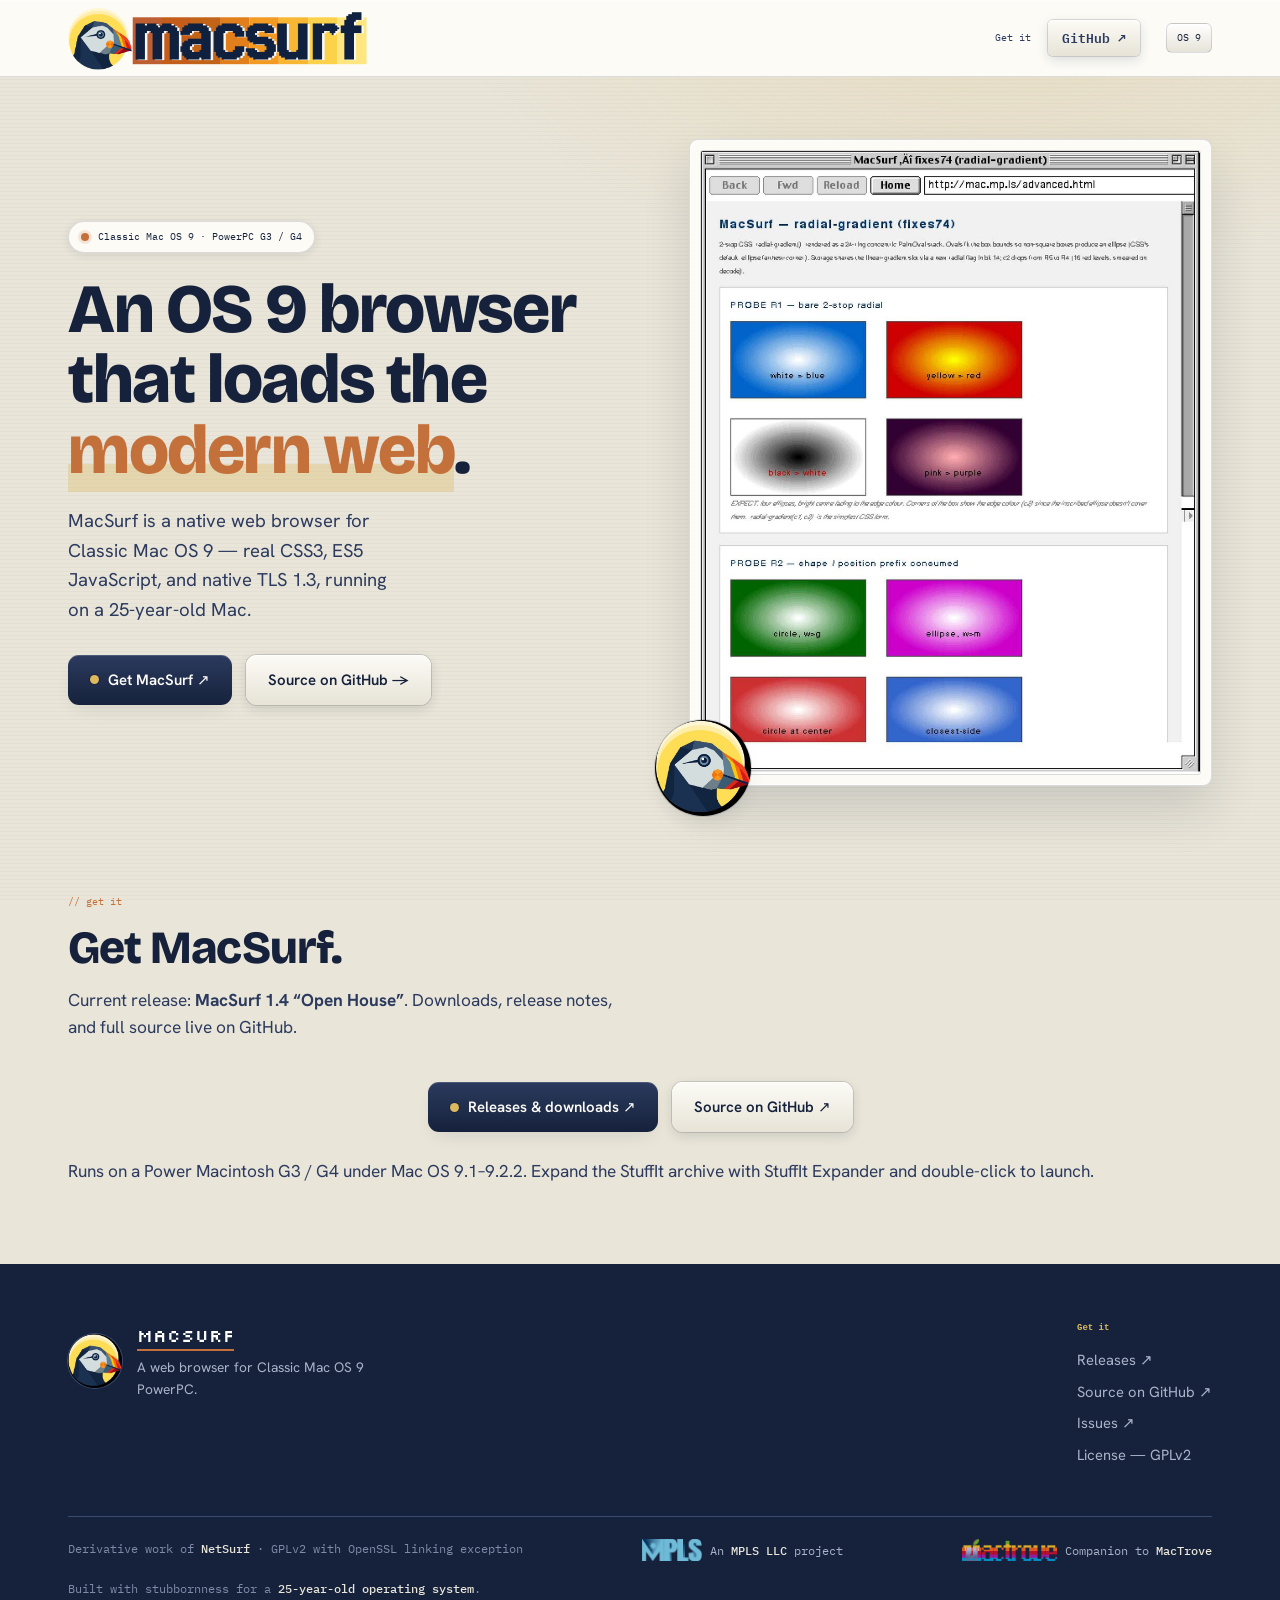
==== commit 389dd431: "Strip site to a simple showcase: what it is + where to get it - index.html: keep hero + a Get it sec" ====
--- a/index.html
+++ b/index.html
@@ -20,12 +20,7 @@
   <div class="wrap">
     <a class="brand" href="#top"><img src="bannerlogo.png" alt="MacSurf" height="32"></a>
     <nav class="menu-links">
-      <a href="#why">Why</a>
-      <a href="#box">Components</a>
-      <a href="#works">Features</a>
-      <a href="#gallery">Gallery</a>
-      <a href="#start">Build</a>
-      <a href="https://github.com/mplsllc/macsurf/releases">Releases</a>
+      <a href="https://github.com/mplsllc/macsurf/releases">Get it</a>
       <a class="btn btn-ghost" href="https://github.com/mplsllc/macsurf" style="padding:8px 14px;font-size:13px;">GitHub ↗</a>
     </nav>
     <span class="clock">OS&nbsp;9</span>
@@ -38,332 +33,36 @@
   <div class="wrap hero-grid">
     <div class="hero-copy">
       <span class="eyebrow rise d1"><span class="dot"></span>Classic Mac OS 9 · PowerPC G3 / G4</span>
-      <h1 class="hero-title rise d2">The modern web, on a <em>25-year-old Mac</em>.</h1>
-      <p class="hero-sub rise d3">A native web browser for Classic Mac OS&nbsp;9 — CSS3 layout, ES5 JavaScript, and native TLS&nbsp;1.3, rendering inside the 64&nbsp;MB memory floor of a beige G3.</p>
+      <h1 class="hero-title rise d2">An OS&nbsp;9 browser that loads the <em>modern web</em>.</h1>
+      <p class="hero-sub rise d3">MacSurf is a native web browser for Classic Mac OS&nbsp;9 — real CSS3, ES5 JavaScript, and native TLS&nbsp;1.3, running on a 25-year-old Mac.</p>
       <div class="hero-cta rise d4">
-        <a class="btn btn-primary" href="https://github.com/mplsllc/macsurf/releases">Latest release ↗</a>
-        <a class="btn btn-ghost" href="#gallery">See it run →</a>
-      </div>
-      <div class="specstrip rise d5">
-        <span class="chip"><b>150+</b> CSS PROPS</span>
-        <span class="chip">DUKTAPE <b>ES5</b></span>
-        <span class="chip">CODEWARRIOR <b>8</b></span>
-        <span class="chip">CARBON · QUICKDRAW</span>
-        <span class="chip">GPL<b>v2</b></span>
+        <a class="btn btn-primary" href="https://github.com/mplsllc/macsurf/releases">Get MacSurf ↗</a>
+        <a class="btn btn-ghost" href="https://github.com/mplsllc/macsurf">Source on GitHub →</a>
       </div>
     </div>
     <div class="hero-stack rise d3">
       <div class="plate hero-plate">
         <img src="[data-uri]" alt="MacSurf rendering CSS radial gradients on Mac OS 9">
       </div>
-      <div class="stamp">FIRST<br>NETSURF<br>ON OS&nbsp;9</div>
       <img class="float-badge" src="[data-uri]" alt="">
     </div>
   </div>
 </section>
 </main>
 
-<!-- ============ WHY ============ -->
-<section class="why" id="why">
-  <div class="wrap">
-    <div class="why-grid">
-      <div>
-        <span class="sec-kicker">// about</span>
-        <h2 class="sec-title">A native browser, built on the platform's own tools.</h2>
-        <p class="firstline" style="margin-top:18px;">Modern HTTPS locked Classic Mac OS off the web around 2016. An out-of-the-box G3 or G4 running OS&nbsp;9 can barely reach a live site today.</p>
-        <p>MacSurf is a NetSurf fork with a native frontend — CodeWarrior, the Carbon API, QuickDraw, and Open Transport — running CSS3 layouts, ES5 JavaScript, and native TLS&nbsp;1.3 straight from the Mac.</p>
-        <p>It is, as far as we can find, the first NetSurf port to Classic Mac OS, and the first OS&nbsp;9 browser with native CSS Grid, custom properties, and ES5 JavaScript.</p>
-      </div>
-      <div class="puffin-card">
-        <img src="[data-uri]" alt="Puffy, the MacSurf puffin mascot">
-        <div class="cap">ELÍN · THE MACSURF PUFFIN
-          <span>built with stubbornness for a<br>25-year-old operating system</span>
-        </div>
-      </div>
-    </div>
-  </div>
-</section>
-
-<!-- ============ WHAT'S IN THE BOX ============ -->
-<section id="box">
+<!-- ============ GET IT ============ -->
+<section id="get">
   <div class="wrap">
     <div class="sec-head">
-      <span class="sec-kicker">// what's in the box</span>
-      <h2 class="sec-title">Three pieces.</h2>
-      <p class="sec-lead">The browser renders. macTLS speaks native HTTPS straight from the Mac. The Go proxy is an optional fallback.</p>
+      <span class="sec-kicker">// get it</span>
+      <h2 class="sec-title">Get MacSurf.</h2>
+      <p class="sec-lead">Current release: <b>MacSurf&nbsp;1.4 “Open House”</b>. Downloads, release notes, and full source live on GitHub.</p>
     </div>
-    <div class="box-grid">
-
-      <article class="win">
-        <div class="titlebar"><span class="tb-box"></span>
-          <span class="tb-title">browser/</span>
-          <span class="tb-right"><span class="tb-box"></span><span class="tb-box"></span></span>
-        </div>
-        <div class="win-body comp-body">
-          <span class="comp-lang">C · C89 · CW8</span>
-          <h3 class="comp-name">The browser <span class="tag">/browser</span></h3>
-          <p class="comp-desc">A NetSurf fork with a <code style="font-family:'IBM Plex Mono'">macos9</code> frontend — Carbon UI, QuickDraw plotters, Open Transport networking, and the Duktape JavaScript engine.</p>
-          <p class="comp-foot">FETCH → PARSE → CASCADE → LAYOUT → PLOT</p>
-        </div>
-      </article>
-
-      <article class="win">
-        <div class="titlebar"><span class="tb-box"></span>
-          <span class="tb-title">proxy/</span>
-          <span class="tb-right"><span class="tb-box"></span><span class="tb-box"></span></span>
-        </div>
-        <div class="win-body comp-body">
-          <span class="comp-lang">GO · STDLIB ONLY</span>
-          <h3 class="comp-name">The proxy <span class="tag">optional</span></h3>
-          <p class="comp-desc">A TLS-stripping HTTP proxy — the original HTTPS path, now a fallback since macTLS landed. One Go binary, no config.</p>
-          <p class="comp-foot">DEPLOY ON A VPS · OR RUN IT LOCALLY</p>
-        </div>
-      </article>
-
-      <article class="win">
-        <div class="titlebar"><span class="tb-box"></span>
-          <span class="tb-title">macTLS</span>
-          <span class="tb-right"><span class="tb-box"></span><span class="tb-box"></span></span>
-        </div>
-        <div class="win-body comp-body">
-          <span class="comp-lang">C · CW8 · SIBLING REPO</span>
-          <h3 class="comp-name">macTLS <span class="tag">native TLS 1.3</span></h3>
-          <p class="comp-desc">A native TLS&nbsp;1.3 library for OS&nbsp;9 — modern HTTPS straight from the Mac, no proxy required. Built on BearSSL with the full 121-anchor Mozilla CA bundle.</p>
-          <p class="comp-foot">HTTPS · DIRECT FROM THE METAL</p>
-        </div>
-      </article>
-
+    <div class="hero-cta" style="justify-content:center;margin-top:8px;">
+      <a class="btn btn-primary" href="https://github.com/mplsllc/macsurf/releases">Releases &amp; downloads ↗</a>
+      <a class="btn btn-ghost" href="https://github.com/mplsllc/macsurf">Source on GitHub ↗</a>
     </div>
-  </div>
-</section>
-
-<!-- ============ WHAT WORKS ============ -->
-<section id="works" style="background:var(--paper-2);border-top:1.5px solid var(--line);border-bottom:1.5px solid var(--line);">
-  <div class="wrap">
-    <div class="sec-head">
-      <span class="sec-kicker">// what works today</span>
-      <h2 class="sec-title">A full rendering engine.</h2>
-      <p class="sec-lead">Around 150 CSS properties in layout, a complete ES5 engine with a growing DOM, five image formats, and native TLS&nbsp;1.3 networking.</p>
-    </div>
-    <div class="feat-grid">
-
-      <div class="feat">
-        <h3><span class="pip" style="background:var(--orange)"></span>Rendering pipeline</h3>
-        <ul>
-          <li>Full NetSurf fetch → parse → cascade → layout → plot</li>
-          <li>Native libcss with <code>var()</code> resolution</li>
-          <li>QuickDraw plotters with an offscreen GWorld back-buffer</li>
-          <li>CSS&nbsp;2.1 painting order &amp; z-index stacking contexts</li>
-        </ul>
-      </div>
-
-      <div class="feat">
-        <h3><span class="pip" style="background:var(--yellow)"></span>CSS — 150+ properties</h3>
-        <ul>
-          <li>Custom properties &amp; <code>var()</code></li>
-          <li>Flexbox — <code>justify-content</code>, <code>order</code>, <code>align</code></li>
-          <li>Grid V1 — <code>grid-template</code>, <code>gap</code></li>
-          <li>Gradients, <code>border-radius</code>, <code>box-shadow</code>, opacity</li>
-          <li><code>transform</code>, <code>text-shadow</code>, counters, <code>aspect-ratio</code></li>
-        </ul>
-      </div>
-
-      <div class="feat">
-        <h3><span class="pip" style="background:var(--rust)"></span>JavaScript — Duktape ES5</h3>
-        <ul>
-          <li>Closures, prototypes, regex, JSON, promises</li>
-          <li>DOM: <code>classList</code>, <code>style</code>, events, <code>MutationObserver</code></li>
-          <li>Timers, <code>fetch</code>, <code>localStorage</code>, <code>history</code>, <code>URL</code></li>
-          <li>~6&nbsp;sec <code>ackermann(3,7)</code> on a 233&nbsp;MHz G3</li>
-        </ul>
-      </div>
-
-      <div class="feat">
-        <h3><span class="pip" style="background:var(--ink-2)"></span>Images — all five formats</h3>
-        <ul>
-          <li>PNG with real per-pixel alpha (lodepng + <code>CopyMask</code>)</li>
-          <li>GIF with palette transparency</li>
-          <li>JPEG, BMP and TIFF decoding</li>
-          <li>QuickTime Graphics Importers as the content handler</li>
-        </ul>
-      </div>
-
-      <div class="feat">
-        <h3><span class="pip" style="background:var(--orange)"></span>Networking</h3>
-        <ul>
-          <li>Open Transport TCP, plain non-<code>InContext</code> calls</li>
-          <li>HTTP/1.1 + chunked + keep-alive + 3xx follow</li>
-          <li>Connection pooling, 15&nbsp;s no-progress timeout</li>
-          <li>Native HTTPS via macTLS — TLS&nbsp;1.3, 121 root CAs</li>
-        </ul>
-      </div>
-
-      <div class="feat">
-        <h3><span class="pip" style="background:var(--yellow)"></span>Browser chrome</h3>
-        <ul>
-          <li>Address bar, back / forward / reload / home</li>
-          <li>Status bar, page-info, multi-window</li>
-          <li>Smooth scroll bar &amp; keyboard scrolling</li>
-          <li>Platinum-themed native Carbon UI</li>
-        </ul>
-      </div>
-
-    </div>
-  </div>
-</section>
-
-<!-- ============ GALLERY ============ -->
-<section class="gallery" id="gallery">
-  <div class="wrap">
-    <div class="sec-head">
-      <span class="sec-kicker">// see it run</span>
-      <h2 class="sec-title">Real screenshots. Real hardware.</h2>
-      <p class="sec-lead">Every pixel below was painted by QuickDraw on a physical Power Macintosh running Mac&nbsp;OS&nbsp;9. No emulation, no compositing.</p>
-    </div>
-    <div class="shots">
-
-      <figure class="shot">
-        <div class="plate"><img src="[data-uri]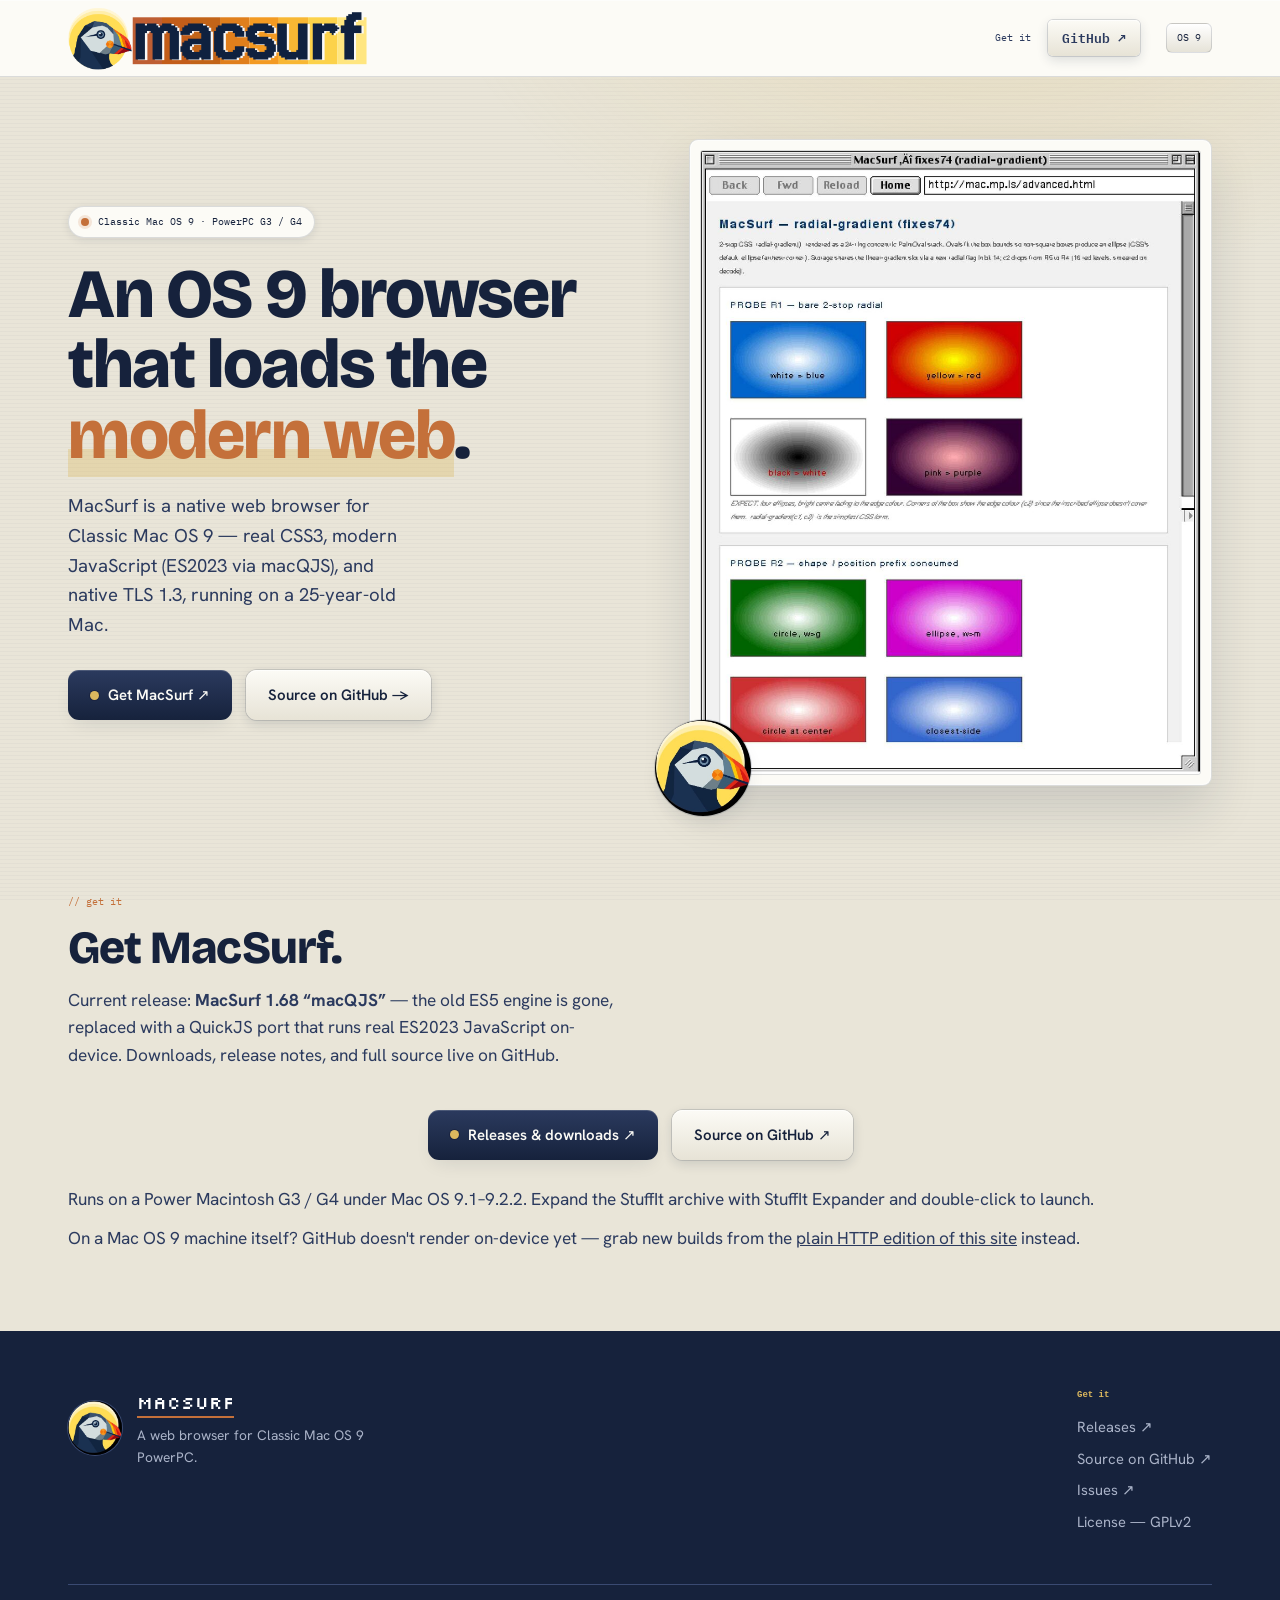
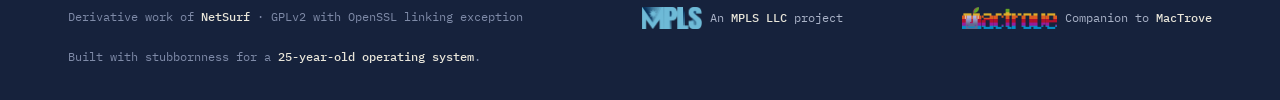
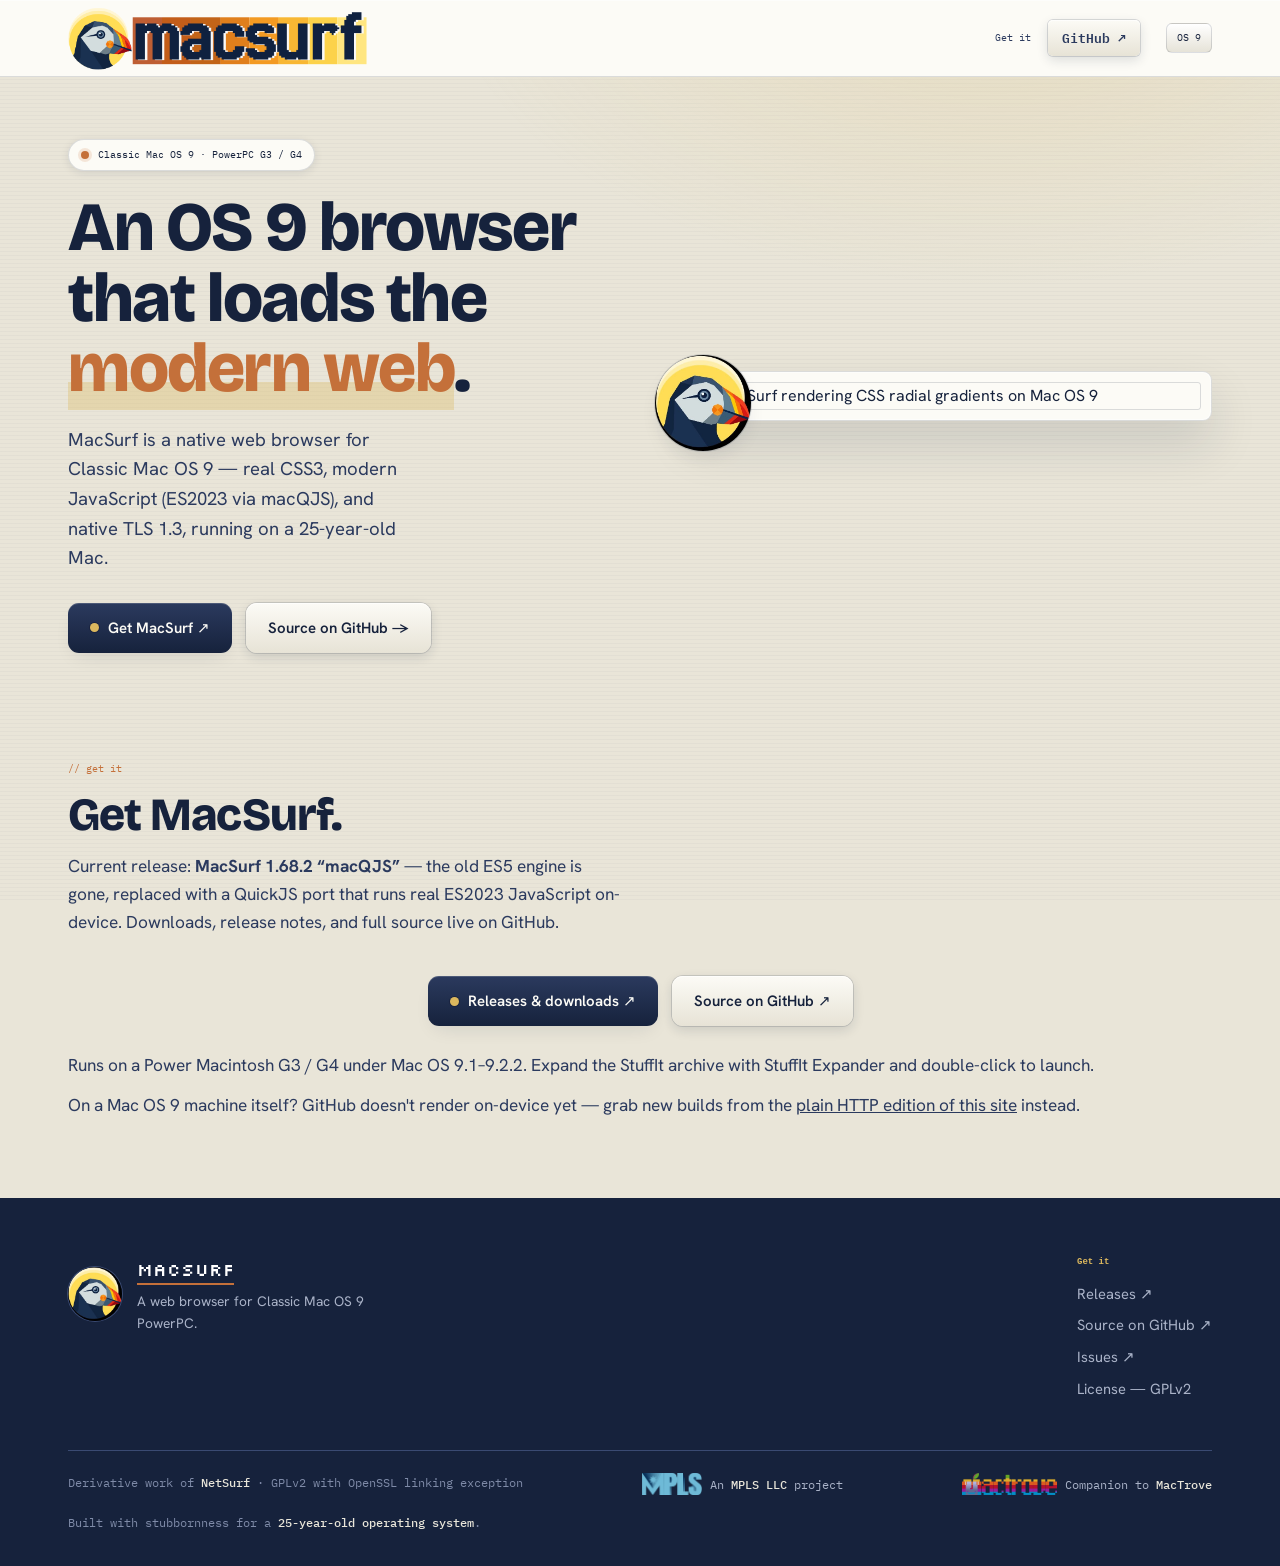
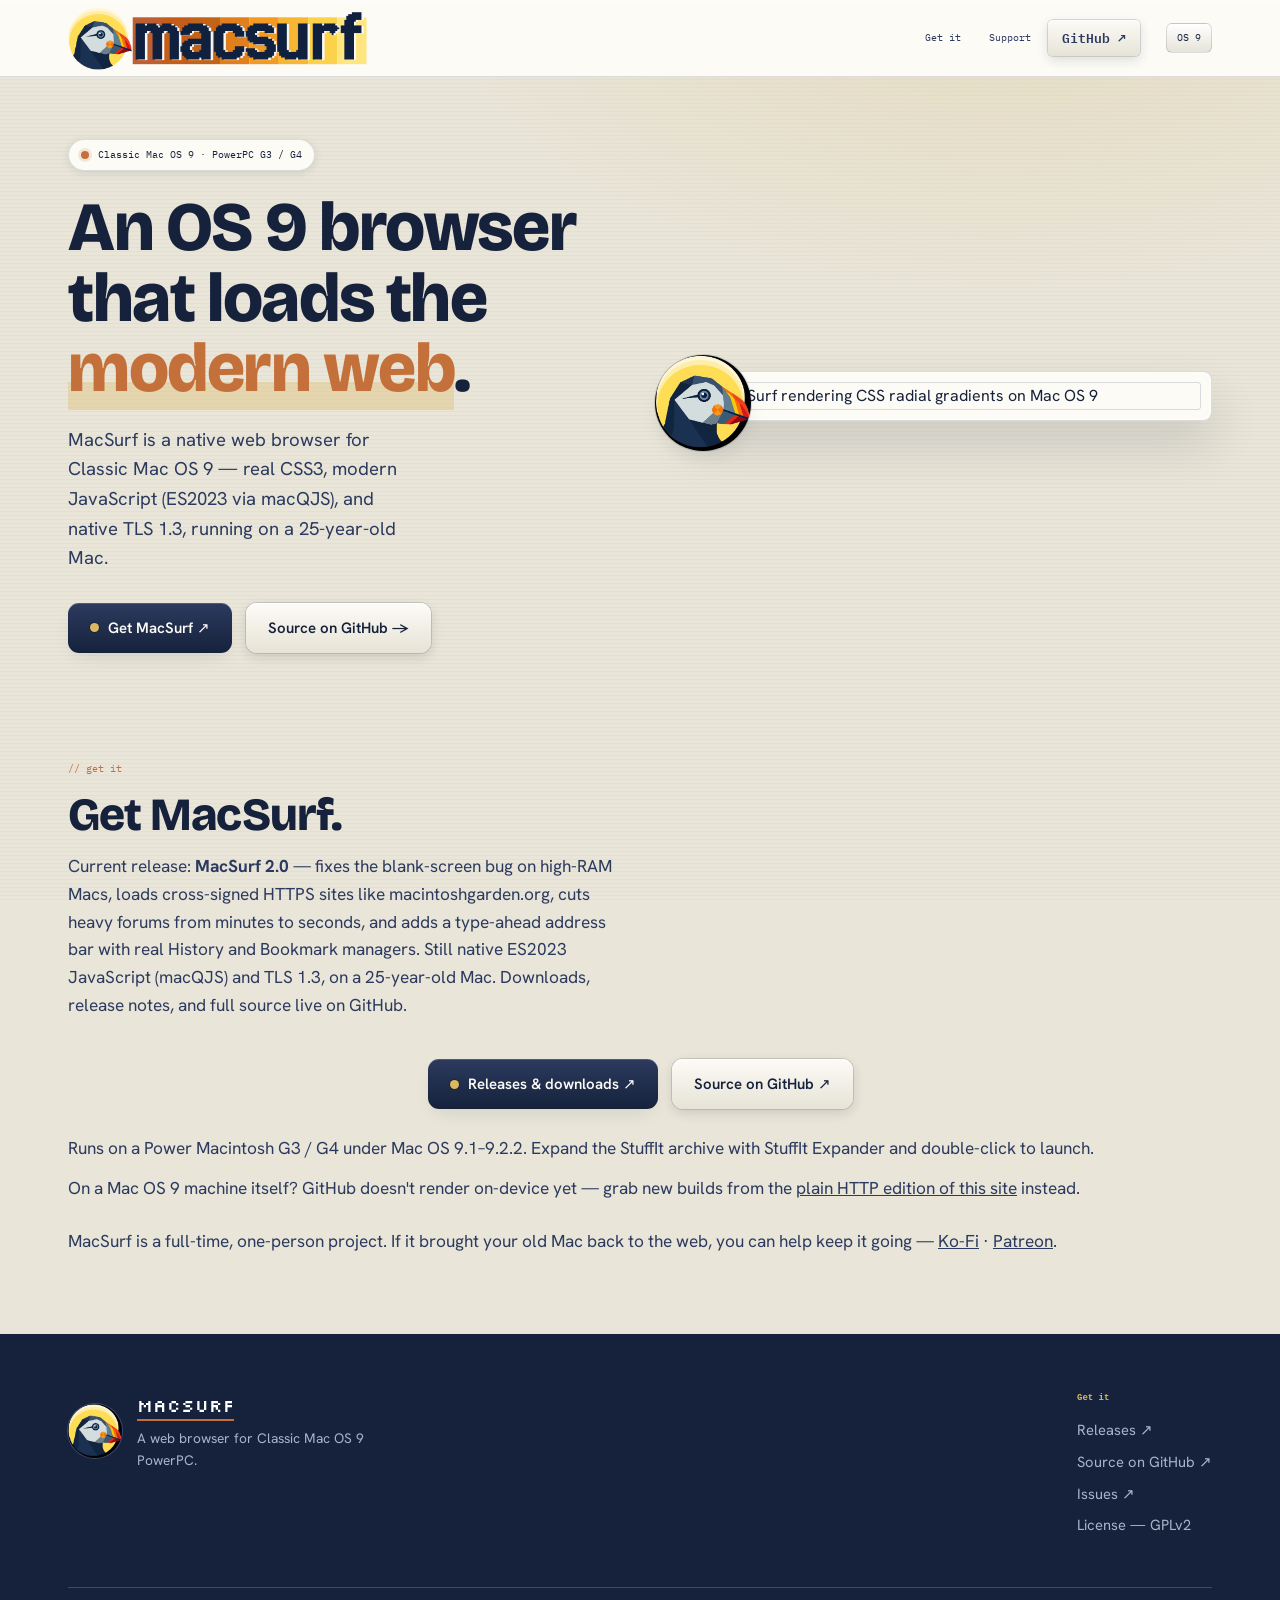
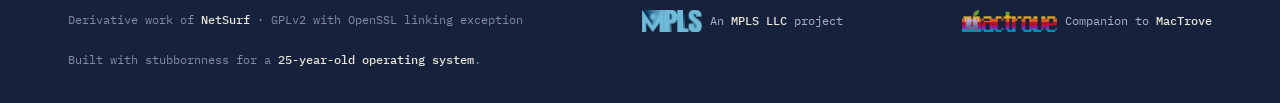
